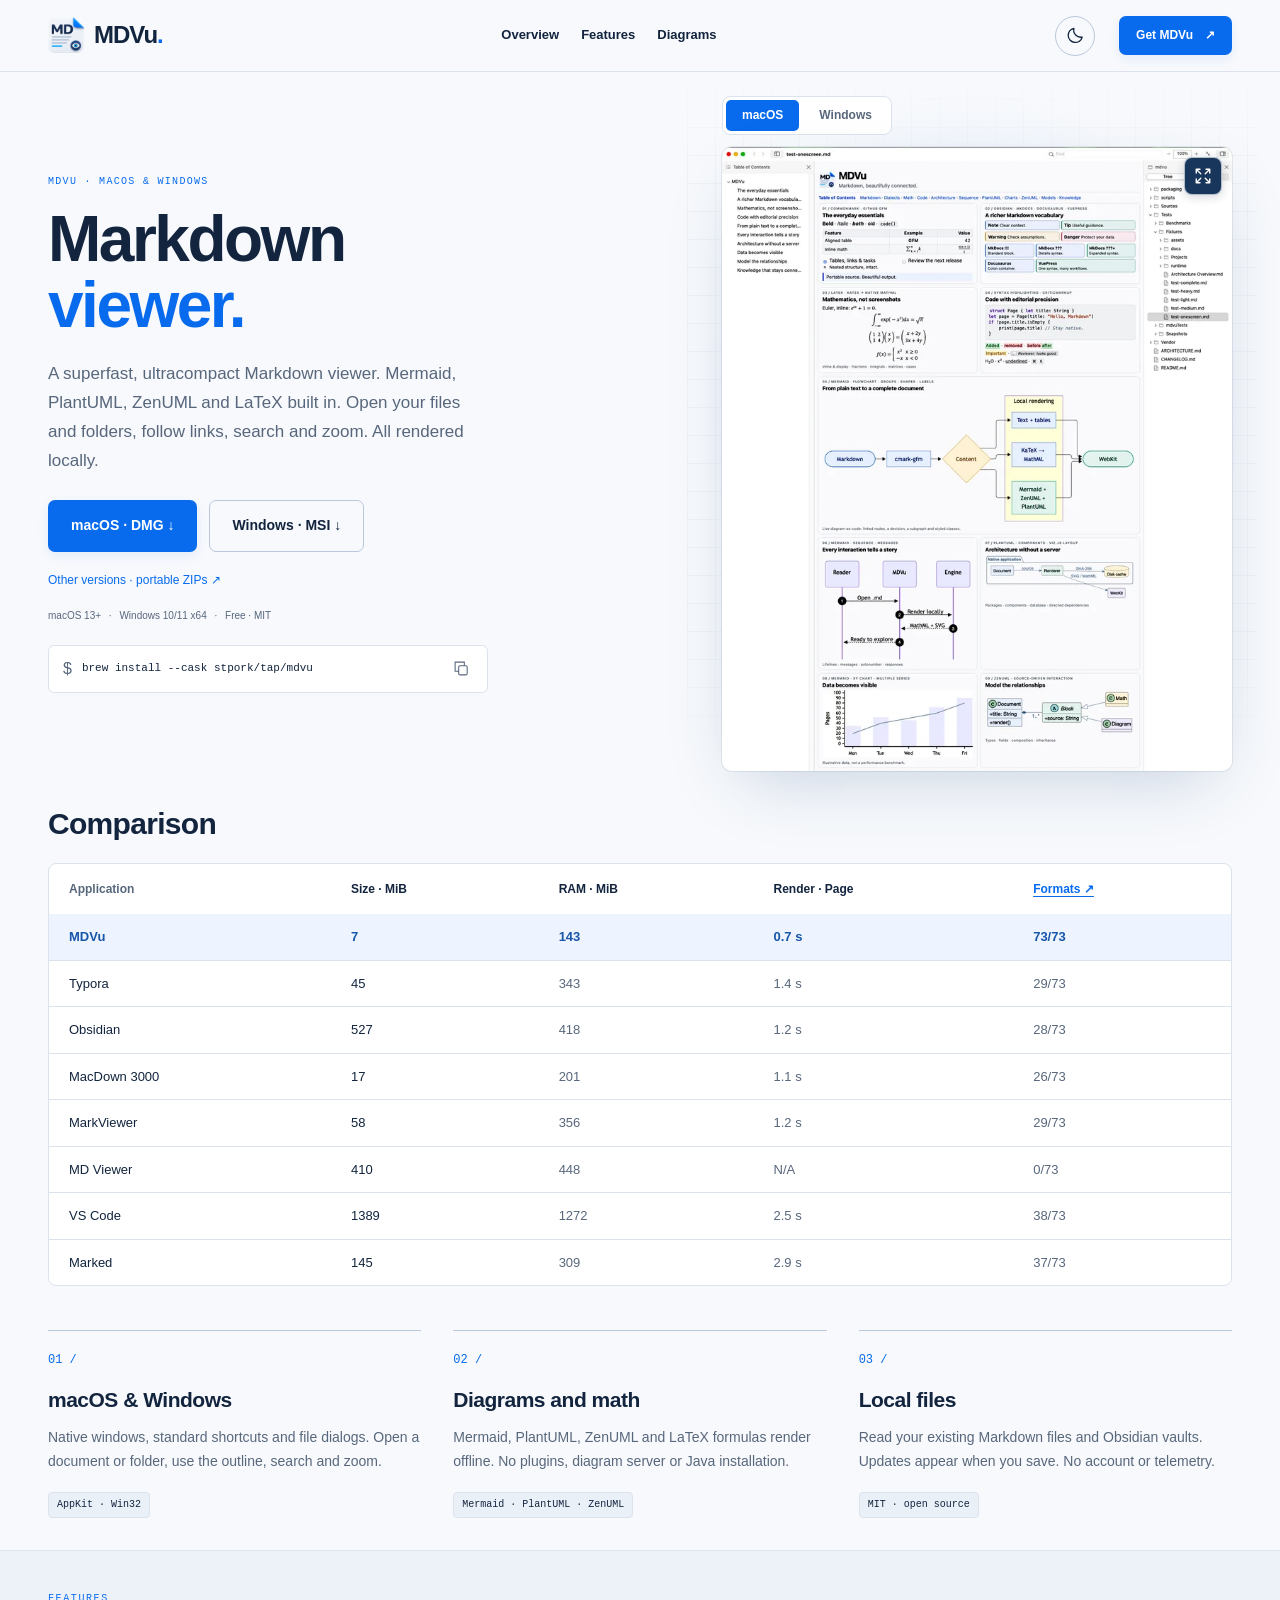
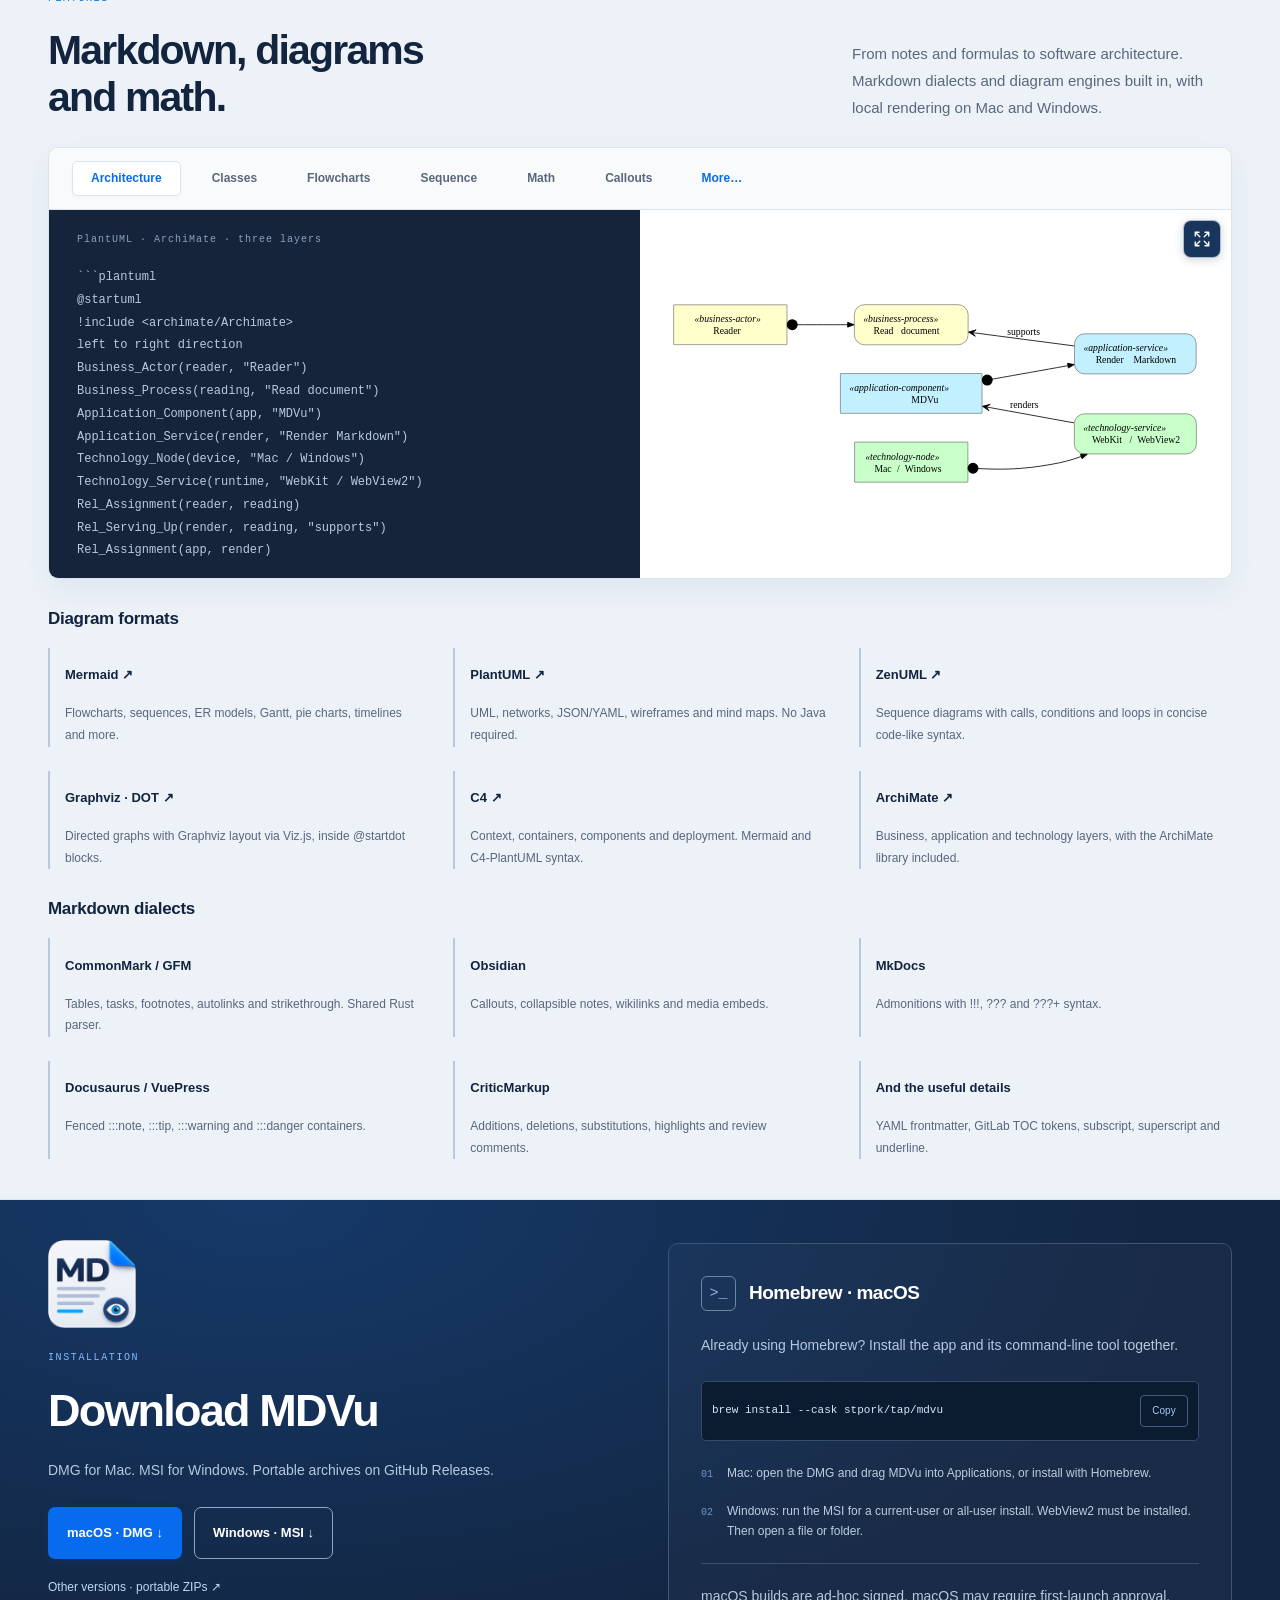
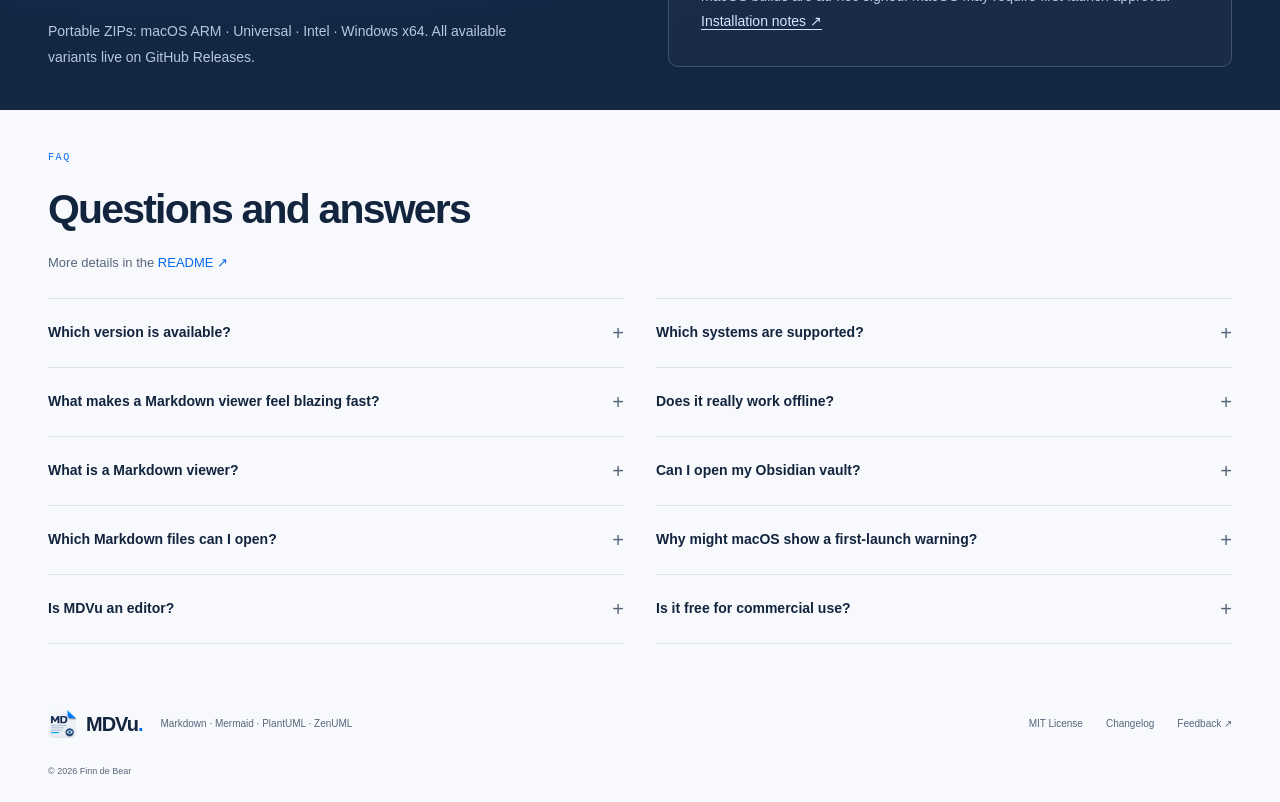
==== mdvu/index.html @ 48431b18 "Apply maintainer-reported MacDown memory and rendering measurements" ====
<!doctype html>
<html lang="en">
<head>
<meta name="google-site-verification" content="8hoHZ7azFNVSv9x07AUhAS5xpXH3vrk-LlH07z-cgBc">
<meta charset="utf-8"><meta name="viewport" content="width=device-width, initial-scale=1">
<title>MDVu — Ultrafast Markdown Viewer for Mac & Windows</title><meta name="description" content="A supercompact MD file viewer for Mac and Windows. Read Markdown, diagrams and LaTeX offline. Native, free and open source, with Mermaid and PlantUML built in.">
<meta name="robots" content="index, follow, max-image-preview:large">
<meta name="theme-color" content="#f7f9fc"><meta name="color-scheme" content="light dark">
<link rel="canonical" href="https://stpork.github.io/mdvu/">
<meta property="og:type" content="website"><meta property="og:site_name" content="MDVu"><meta property="og:title" content="MDVu — Ultrafast Markdown Viewer for Mac & Windows"><meta property="og:description" content="A supercompact MD file viewer for Mac and Windows. Read Markdown, diagrams and LaTeX offline. Native, free and open source, with Mermaid and PlantUML built in."><meta property="og:url" content="https://stpork.github.io/mdvu/"><meta property="og:image" content="https://stpork.github.io/mdvu/assets/social.jpg"><meta property="og:image:width" content="1120"><meta property="og:image:height" content="630"><meta property="og:image:alt" content="MDVu — native Markdown viewer for Mac and Windows"><meta property="og:locale" content="en_US"><meta name="twitter:card" content="summary_large_image"><meta name="twitter:title" content="MDVu — Ultrafast Markdown Viewer for Mac & Windows"><meta name="twitter:description" content="A supercompact MD file viewer for Mac and Windows. Read Markdown, diagrams and LaTeX offline. Native, free and open source, with Mermaid and PlantUML built in."><meta name="twitter:image" content="https://stpork.github.io/mdvu/assets/social.jpg"><meta name="twitter:image:alt" content="MDVu — native Markdown and MD file viewer">
<link rel="icon" type="image/png" sizes="96x96" href="/mdvu/assets/favicon-96.png"><link rel="apple-touch-icon" href="/mdvu/assets/apple-touch-icon.png"><script src="/mdvu/assets/theme.js?v=55d25b530188"></script><link rel="stylesheet" href="/mdvu/assets/site.css?v=858028baf6bd"><script src="/mdvu/assets/site.js?v=849b1008035b" defer></script>
<script type="application/ld+json">{"@context":"https://schema.org","@graph":[{"@type":"SoftwareApplication","@id":"https://stpork.github.io/mdvu/#app","name":"MDVu","url":"https://stpork.github.io/mdvu/","applicationCategory":"UtilitiesApplication","operatingSystem":["macOS 13+","Windows 10/11 x64"],"softwareVersion":"0.5.0","description":"A supercompact MD file viewer for Mac and Windows. Read Markdown, diagrams and LaTeX offline. Native, free and open source, with Mermaid and PlantUML built in.","image":"https://stpork.github.io/mdvu/assets/mdvu-mac.jpg","screenshot":["https://stpork.github.io/mdvu/assets/mdvu-mac.jpg","https://stpork.github.io/mdvu/assets/mdvu-win.jpg"],"downloadUrl":"https://github.com/stpork/mdvu/releases/download/v0.5.0/mdvu-0.5.0-macos.dmg","license":"https://opensource.org/license/mit","offers":{"@type":"Offer","price":"0","priceCurrency":"USD"},"author":{"@type":"Person","name":"Finn de Bear","url":"https://github.com/stpork"}},{"@type":"WebSite","@id":"https://stpork.github.io/mdvu/#website","name":"MDVu","url":"https://stpork.github.io/mdvu/","inLanguage":"en"},{"@type":"WebPage","@id":"https://stpork.github.io/mdvu/#webpage","url":"https://stpork.github.io/mdvu/","name":"MDVu — Ultrafast Markdown Viewer for Mac & Windows","description":"A supercompact MD file viewer for Mac and Windows. Read Markdown, diagrams and LaTeX offline. Native, free and open source, with Mermaid and PlantUML built in.","inLanguage":"en","isPartOf":{"@id":"https://stpork.github.io/mdvu/#website"},"about":{"@id":"https://stpork.github.io/mdvu/#app"}}]}</script>
</head>
<body>
<a class="skip" href="#main">Skip to content</a>
<header class="header"><div class="container nav-wrap"><a class="brand" href="/mdvu/" aria-label="MDVu — home"><img src="/mdvu/assets/icon.webp" width="36" height="36" alt=""><span>MDVu<span class="brand-dot">.</span></span></a><nav aria-label="Main navigation"><a href="/mdvu/#why">Overview</a><a href="/mdvu/#features">Features</a><a href="/mdvu/diagrams/">Diagrams</a></nav><div class="nav-actions"><button class="theme-toggle" type="button" data-theme-toggle aria-label="Switch theme" title="Switch theme"><svg class="sun-icon" width="19" height="19" viewBox="0 0 24 24" aria-hidden="true"><circle cx="12" cy="12" r="4"/><path d="M12 2v2m0 16v2M2 12h2m16 0h2M5 5l1.5 1.5m11 11L19 19M5 19l1.5-1.5m11-11L19 5"/></svg><svg class="moon-icon" width="19" height="19" viewBox="0 0 24 24" aria-hidden="true"><path d="M20.5 14A9 9 0 0 1 10 3a9 9 0 1 0 10.5 11Z"/></svg></button><a class="button button-small" href="/mdvu/#download">Get MDVu <span aria-hidden="true">↗</span></a></div></div></header>
<main id="main">
<section class="hero container" aria-labelledby="hero-title"><div class="hero-copy">
<h1 id="hero-title"><span class="hero-category">MDVu · macOS &amp; Windows</span>Markdown<br><span>viewer.</span></h1>
<p class="hero-description">A superfast, ultracompact Markdown viewer. Mermaid, PlantUML, ZenUML and LaTeX built in. Open your files and folders, follow links, search and zoom. All rendered locally.</p>
<div class="hero-buttons"><a class="button" data-download-platform="mac" href="https://github.com/stpork/mdvu/releases/download/v0.5.0/mdvu-0.5.0-macos.dmg" download>macOS · DMG ↓</a><a class="button button-outline" data-download-platform="win" href="https://github.com/stpork/mdvu/releases/download/v0.5.0/mdvu-0.5.0-windows-x86_64.msi" download>Windows · MSI ↓</a></div><div class="download-links"><a href="https://github.com/stpork/mdvu/releases">Other versions · portable ZIPs ↗</a></div>
<p class="hero-meta">macOS 13+ <span>·</span> Windows 10/11 x64 <span>·</span> Free · MIT</p>
<div class="hero-terminal"><span aria-hidden="true">$</span><code>brew install --cask stpork/tap/mdvu</code><button class="copy" type="button" data-copy="brew install --cask stpork/tap/mdvu" aria-label="Copy Homebrew command"><svg width="17" height="17" viewBox="0 0 24 24" fill="none" stroke="currentColor" stroke-width="1.5" aria-hidden="true"><rect x="8" y="8" width="12" height="13" rx="2"/><path d="M16 8V3H3v13h5"/></svg></button></div>
</div><figure class="hero-visual"><div class="platform-tabs" role="tablist" aria-label="Platform"><button type="button" role="tab" id="tab-mac" aria-controls="screenshot-mac" aria-selected="true" tabindex="0" data-platform="mac">macOS</button><button type="button" role="tab" id="tab-win" aria-controls="screenshot-win" aria-selected="false" tabindex="-1" data-platform="win">Windows</button></div><div id="screenshot-mac" role="tabpanel" aria-labelledby="tab-mac"><a class="screenshot-link" href="/mdvu/assets/mdvu-mac.jpg?v=397eaa460bbd" data-preview aria-haspopup="dialog" aria-label="Enlarge the macOS screenshot"><picture><source type="image/webp" srcset="/mdvu/assets/mdvu-mac-720.webp?v=b406fdf19aa5 720w, /mdvu/assets/mdvu-mac.webp?v=1689f99b1c11 1440w" sizes="(max-width: 760px) 92vw, 55vw"><img class="app-screenshot" src="/mdvu/assets/mdvu-mac.jpg?v=397eaa460bbd" width="1440" height="1760" loading="lazy" alt="MDVu on macOS showing Markdown, math, callouts and diagrams, with a table of contents and file navigator"></picture><span class="preview-zoom" aria-hidden="true"><svg width="18" height="18" viewBox="0 0 24 24" fill="none" stroke="currentColor" stroke-width="1.8" stroke-linecap="round" stroke-linejoin="round" aria-hidden="true"><path d="M8 3H3v5m13-5h5v5M3 16v5h5m13-5v5h-5M3 3l6 6m12-6-6 6M3 21l6-6m12 6-6-6"/></svg></span></a></div><div id="screenshot-win" role="tabpanel" aria-labelledby="tab-win" hidden><a class="screenshot-link" href="/mdvu/assets/mdvu-win.jpg?v=f02269028800" data-preview aria-haspopup="dialog" aria-label="Enlarge the Windows screenshot"><picture><source type="image/webp" srcset="/mdvu/assets/mdvu-win-720.webp?v=2fc815fbd4f8 720w, /mdvu/assets/mdvu-win.webp?v=8da7387aae9d 1440w" sizes="(max-width: 760px) 92vw, 55vw"><img class="app-screenshot" src="/mdvu/assets/mdvu-win.jpg?v=f02269028800" width="1440" height="1760" loading="lazy" alt="MDVu on Windows showing Markdown, math, callouts and diagrams, with a table of contents and file navigator"></picture><span class="preview-zoom" aria-hidden="true"><svg width="18" height="18" viewBox="0 0 24 24" fill="none" stroke="currentColor" stroke-width="1.8" stroke-linecap="round" stroke-linejoin="round" aria-hidden="true"><path d="M8 3H3v5m13-5h5v5M3 16v5h5m13-5v5h-5M3 3l6 6m12-6-6 6M3 21l6-6m12 6-6-6"/></svg></span></a></div></figure></section>
<div class="container comparison-section"><section class="landing-comparison" id="comparison" aria-labelledby="comparison-title"><h2 id="comparison-title">Comparison</h2><div class="table-scroll" tabindex="0" role="region" aria-label="Application comparison"><table class="landing-table"><thead><tr><th scope="col"><strong>Application</strong></th><th scope="col"><strong><span title="Installed Universal app; excludes system browser runtime and user profiles">Size · MiB</span></strong></th><th scope="col"><strong><span title="Application memory in MiB; recorded sources in comparison data">RAM · MiB</span></strong></th><th scope="col"><strong><span title="Warm process start to the first visible two-node Mermaid diagram; cached SVG allowed">Render · Page</span></strong></th><th scope="col"><strong><a href="/mdvu/diagrams/">Formats ↗</a></strong></th></tr></thead><tbody><tr><th scope="row">MDVu</th><td>7</td><td>143</td><td>0.7 s</td><td>73/73</td></tr><tr><th scope="row">Typora</th><td>45</td><td>343</td><td>1.4 s</td><td>29/73</td></tr><tr><th scope="row">Obsidian</th><td>527</td><td>418</td><td>1.2 s</td><td>28/73</td></tr><tr><th scope="row">MacDown 3000</th><td>17</td><td>201</td><td>1.1 s</td><td>26/73</td></tr><tr><th scope="row">MarkViewer</th><td>58</td><td>356</td><td>1.2 s</td><td>29/73</td></tr><tr><th scope="row">MD Viewer</th><td>410</td><td>448</td><td>N/A</td><td>0/73</td></tr><tr><th scope="row">VS Code</th><td>1389</td><td>1272</td><td>2.5 s</td><td>38/73</td></tr><tr><th scope="row">Marked</th><td>145</td><td>309</td><td>2.9 s</td><td>37/73</td></tr></tbody></table></div></section></div>
<section class="section container overview" id="why" aria-label="Overview"><div class="principles"><article class="principle"><span class="index">01 /</span><h3>macOS & Windows</h3><p>Native windows, standard shortcuts and file dialogs. Open a document or folder, use the outline, search and zoom.</p><span class="principle-tag">AppKit · Win32</span></article><article class="principle"><span class="index">02 /</span><h3>Diagrams and math</h3><p>Mermaid, PlantUML, ZenUML and LaTeX formulas render offline. No plugins, diagram server or Java installation.</p><span class="principle-tag">Mermaid · PlantUML · ZenUML</span></article><article class="principle"><span class="index">03 /</span><h3>Local files</h3><p>Read your existing Markdown files and Obsidian vaults. Updates appear when you save. No account or telemetry.</p><span class="principle-tag">MIT · open source</span></article></div></section>

<section class="feature-section section" id="features"><div class="container"><div class="split-heading"><div><p class="eyebrow">FEATURES</p><h2>Markdown, diagrams<br>and math.</h2></div><p>From notes and formulas to software architecture. Markdown dialects and diagram engines built in, with local rendering on Mac and Windows.</p></div>
<div class="demo"><div class="demo-tabs"><div class="demo-tablist" role="tablist" aria-label="Rendering examples"><button type="button" role="tab" id="tab-architecture" aria-controls="panel-architecture" aria-selected="true">Architecture</button><button type="button" role="tab" id="tab-classes" aria-controls="panel-classes" aria-selected="false" tabindex="-1">Classes</button><button type="button" role="tab" id="tab-flowcharts" aria-controls="panel-flowcharts" aria-selected="false" tabindex="-1">Flowcharts</button><button type="button" role="tab" id="tab-sequence" aria-controls="panel-sequence" aria-selected="false" tabindex="-1">Sequence</button><button type="button" role="tab" id="tab-math" aria-controls="panel-math" aria-selected="false" tabindex="-1">Math</button><button type="button" role="tab" id="tab-callouts" aria-controls="panel-callouts" aria-selected="false" tabindex="-1">Callouts</button></div><a class="demo-more" href="/mdvu/diagrams/">More…</a></div>
<div class="demo-panel diagram-demo" id="panel-architecture" role="tabpanel" aria-labelledby="tab-architecture" tabindex="0"><div class="source-pane"><span class="pane-label">PlantUML · ArchiMate · three layers</span><pre tabindex="0"><code>```plantuml
@startuml
!include &lt;archimate/Archimate&gt;
left to right direction
Business_Actor(reader, &quot;Reader&quot;)
Business_Process(reading, &quot;Read document&quot;)
Application_Component(app, &quot;MDVu&quot;)
Application_Service(render, &quot;Render Markdown&quot;)
Technology_Node(device, &quot;Mac / Windows&quot;)
Technology_Service(runtime, &quot;WebKit / WebView2&quot;)
Rel_Assignment(reader, reading)
Rel_Serving_Up(render, reading, &quot;supports&quot;)
Rel_Assignment(app, render)
Rel_Serving_Up(runtime, app, &quot;renders&quot;)
Rel_Assignment(device, runtime)
@enduml
```</code></pre></div><div class="render-pane"><a class="diagram-preview" href="/mdvu/assets/diagrams/D110.svg" data-preview aria-haspopup="dialog" aria-label="Enlarge: ArchiMate · three layers"><img src="/mdvu/assets/diagrams/D110.svg" width="661" height="235" loading="lazy" alt="ArchiMate · three layers"><span class="preview-zoom" aria-hidden="true"><svg width="18" height="18" viewBox="0 0 24 24" fill="none" stroke="currentColor" stroke-width="1.8" stroke-linecap="round" stroke-linejoin="round" aria-hidden="true"><path d="M8 3H3v5m13-5h5v5M3 16v5h5m13-5v5h-5M3 3l6 6m12-6-6 6M3 21l6-6m12 6-6-6"/></svg></span></a></div></div>
<div class="demo-panel diagram-demo" id="panel-classes" role="tabpanel" aria-labelledby="tab-classes" tabindex="0"><div class="source-pane"><span class="pane-label">PlantUML · Class diagram</span><pre tabindex="0"><code>```plantuml
@startuml
interface Renderer&lt;T&gt; {
  +render(source: T): String
}
abstract class Block {
  +language: String
}
class MermaidBlock
class PlantUMLBlock
class Document {
  +id: String
  +title: String
}
Renderer &lt;|.. MermaidBlock
Renderer &lt;|.. PlantUMLBlock
Block &lt;|-- MermaidBlock
Block &lt;|-- PlantUMLBlock
Document &quot;1&quot; *-- &quot;1..*&quot; Block
@enduml
```</code></pre></div><div class="render-pane"><a class="diagram-preview" href="/mdvu/assets/diagrams/D040.svg" data-preview aria-haspopup="dialog" aria-label="Enlarge: Class diagram"><img src="/mdvu/assets/diagrams/D040.svg" width="358" height="329" loading="lazy" alt="Class diagram"><span class="preview-zoom" aria-hidden="true"><svg width="18" height="18" viewBox="0 0 24 24" fill="none" stroke="currentColor" stroke-width="1.8" stroke-linecap="round" stroke-linejoin="round" aria-hidden="true"><path d="M8 3H3v5m13-5h5v5M3 16v5h5m13-5v5h-5M3 3l6 6m12-6-6 6M3 21l6-6m12 6-6-6"/></svg></span></a></div></div>
<div class="demo-panel diagram-demo" id="panel-flowcharts" role="tabpanel" aria-labelledby="tab-flowcharts" tabindex="0"><div class="source-pane"><span class="pane-label">Mermaid · Flowchart</span><pre tabindex="0"><code>```mermaid
flowchart LR
    Author[&quot;Author / Reviewer&quot;] --&gt; Repo[&quot;Content Repository&quot;]
    Repo --&gt; CI[&quot;Validation &amp; Build&quot;]
    CI --&gt; Publish[&quot;Publication Service&quot;]
    Publish --&gt; Search[(&quot;Search Index&quot;)]
    Publish --&gt; CDN[&quot;Artifact / CDN&quot;]
    Reader[&quot;Reader&quot;] --&gt; Web[&quot;Web / Desktop Viewer&quot;]
    Web --&gt; Search
    Web --&gt; CDN
    Admin[&quot;Platform Operator&quot;] --&gt; Observe[&quot;Observability&quot;]
    CI --&gt; Observe
    Publish --&gt; Observe
    Web --&gt; Observe
```</code></pre></div><div class="render-pane"><a class="diagram-preview" href="/mdvu/assets/diagrams/D001.svg" data-preview aria-haspopup="dialog" aria-label="Enlarge: Flowchart"><img src="/mdvu/assets/diagrams/D001.svg" width="1016" height="337" loading="lazy" alt="Flowchart"><span class="preview-zoom" aria-hidden="true"><svg width="18" height="18" viewBox="0 0 24 24" fill="none" stroke="currentColor" stroke-width="1.8" stroke-linecap="round" stroke-linejoin="round" aria-hidden="true"><path d="M8 3H3v5m13-5h5v5M3 16v5h5m13-5v5h-5M3 3l6 6m12-6-6 6M3 21l6-6m12 6-6-6"/></svg></span></a></div></div>
<div class="demo-panel diagram-demo" id="panel-sequence" role="tabpanel" aria-labelledby="tab-sequence" tabindex="0"><div class="source-pane"><span class="pane-label">Mermaid · Sequence diagram</span><pre tabindex="0"><code>```mermaid
sequenceDiagram
    autonumber
    actor Reader
    participant Viewer
    participant API
    participant Search
    participant Store
    Reader-&gt;&gt;Viewer: Search &quot;identity federation&quot;
    Viewer-&gt;&gt;API: GET /search?q=identity+federation
    API-&gt;&gt;Search: Query index
    Search--&gt;&gt;API: Ranked results
    API--&gt;&gt;Viewer: Result metadata
    Reader-&gt;&gt;Viewer: Open result
    Viewer-&gt;&gt;API: GET document release
    API-&gt;&gt;Store: Read immutable artifact
    Store--&gt;&gt;API: Markdown + manifest
    API--&gt;&gt;Viewer: UTF-8 document
    Viewer--&gt;&gt;Reader: Render text and diagrams
```</code></pre></div><div class="render-pane"><a class="diagram-preview" href="/mdvu/assets/diagrams/D010.svg" data-preview aria-haspopup="dialog" aria-label="Enlarge: Sequence diagram"><img src="/mdvu/assets/diagrams/D010.svg" width="1231" height="725" loading="lazy" alt="Sequence diagram"><span class="preview-zoom" aria-hidden="true"><svg width="18" height="18" viewBox="0 0 24 24" fill="none" stroke="currentColor" stroke-width="1.8" stroke-linecap="round" stroke-linejoin="round" aria-hidden="true"><path d="M8 3H3v5m13-5h5v5M3 16v5h5m13-5v5h-5M3 3l6 6m12-6-6 6M3 21l6-6m12 6-6-6"/></svg></span></a></div></div>
<div class="demo-panel" id="panel-math" role="tabpanel" aria-labelledby="tab-math" tabindex="0"><div class="source-pane"><span class="pane-label">research.md</span><pre><code><span class="code-muted">## A little mathematical beauty</span>

Euler’s identity: <span class="code-blue">$e^&#123;i\pi&#125; + 1 = 0$</span>

<span class="code-blue">$$</span>
\int_&#123;-\infty&#125;^&#123;\infty&#125; e^&#123;-x^2&#125; dx
  = \sqrt&#123;\pi&#125;
<span class="code-blue">$$</span></code></pre><span class="source-note">LaTeX → KaTeX → MathML</span></div><div class="render-pane content-preview" data-preview-content="preview-math"><button class="preview-zoom" type="button" aria-haspopup="dialog" aria-label="Enlarge Math"><svg width="18" height="18" viewBox="0 0 24 24" fill="none" stroke="currentColor" stroke-width="1.8" stroke-linecap="round" stroke-linejoin="round" aria-hidden="true"><path d="M8 3H3v5m13-5h5v5M3 16v5h5m13-5v5h-5M3 3l6 6m12-6-6 6M3 21l6-6m12 6-6-6"/></svg></button><span class="pane-label">MATHEMATICS, NOT SCREENSHOTS</span><div class="math-demo" id="preview-math"><math display="block"><msup><mi>e</mi><mrow><mi>i</mi><mi>π</mi></mrow></msup><mo>+</mo><mn>1</mn><mo>=</mo><mn>0</mn></math><math display="block"><msubsup><mo>∫</mo><mrow><mo>−</mo><mi>∞</mi></mrow><mi>∞</mi></msubsup><msup><mi>e</mi><mrow><mo>−</mo><msup><mi>x</mi><mn>2</mn></msup></mrow></msup><mi>d</mi><mi>x</mi><mo>=</mo><msqrt><mi>π</mi></msqrt></math></div><p>Inline equations and display math, rendered with native browser MathML. No formula-font downloads.</p></div></div>
<div class="demo-panel" id="panel-callouts" role="tabpanel" aria-labelledby="tab-callouts" tabindex="0"><div class="source-pane"><span class="pane-label">notes.md</span><pre><code><span class="code-blue">&gt; [!NOTE] Stay in context</span>
&gt; Your best ideas deserve a little space.

<span class="code-blue">&gt; [!TIP] Keep exploring</span>
&gt; Follow [[Architecture|the bigger picture]].</code></pre><span class="source-note">Obsidian · MkDocs · Docusaurus · VuePress</span></div><div class="render-pane content-preview" data-preview-content="preview-callouts"><button class="preview-zoom" type="button" aria-haspopup="dialog" aria-label="Enlarge Callouts"><svg width="18" height="18" viewBox="0 0 24 24" fill="none" stroke="currentColor" stroke-width="1.8" stroke-linecap="round" stroke-linejoin="round" aria-hidden="true"><path d="M8 3H3v5m13-5h5v5M3 16v5h5m13-5v5h-5M3 3l6 6m12-6-6 6M3 21l6-6m12 6-6-6"/></svg></button><span class="pane-label">GIVE THE IMPORTANT BITS A VOICE</span><div class="callouts-demo" id="preview-callouts"><div class="callout note"><strong>ⓘ Stay in context</strong><p>Your best ideas deserve a little space.</p></div><div class="callout tip"><strong>◇ Keep exploring</strong><p>Follow <span class="inline-link">the bigger picture</span>.</p></div></div><p>Familiar syntax, readable structure. Your notes keep their meaning when you open them here.</p></div></div>
</div>
<div class="feature-group"><h3>Diagram formats</h3><div class="dialects"><div><h4><a href="/mdvu/diagrams/#D001">Mermaid ↗</a></h4><p>Flowcharts, sequences, ER models, Gantt, pie charts, timelines and more.</p></div><div><h4><a href="/mdvu/diagrams/#D038">PlantUML ↗</a></h4><p>UML, networks, JSON/YAML, wireframes and mind maps. No Java required.</p></div><div><h4><a href="/mdvu/diagrams/#D014">ZenUML ↗</a></h4><p>Sequence diagrams with calls, conditions and loops in concise code-like syntax.</p></div><div><h4><a href="/mdvu/diagrams/#D090">Graphviz · DOT ↗</a></h4><p>Directed graphs with Graphviz layout via Viz.js, inside @startdot blocks.</p></div><div><h4><a href="/mdvu/diagrams/#D100">C4 ↗</a></h4><p>Context, containers, components and deployment. Mermaid and C4-PlantUML syntax.</p></div><div><h4><a href="/mdvu/diagrams/#D110">ArchiMate ↗</a></h4><p>Business, application and technology layers, with the ArchiMate library included.</p></div></div></div>
<div class="feature-group"><h3>Markdown dialects</h3><div class="dialects"><div><h4>CommonMark / GFM</h4><p>Tables, tasks, footnotes, autolinks and strikethrough. Shared Rust parser.</p></div><div><h4>Obsidian</h4><p>Callouts, collapsible notes, wikilinks and media embeds.</p></div><div><h4>MkDocs</h4><p>Admonitions with !!!, ??? and ???+ syntax.</p></div><div><h4>Docusaurus / VuePress</h4><p>Fenced :::note, :::tip, :::warning and :::danger containers.</p></div><div><h4>CriticMarkup</h4><p>Additions, deletions, substitutions, highlights and review comments.</p></div><div><h4>And the useful details</h4><p>YAML frontmatter, GitLab TOC tokens, subscript, superscript and underline.</p></div></div></div></div></section>

<section class="download-section" id="download"><div class="container download-layout"><div><img src="/mdvu/assets/icon.webp" width="88" height="88" loading="lazy" alt="MDVu"><p class="eyebrow">INSTALLATION</p><h2>Download MDVu</h2><p>DMG for Mac. MSI for Windows. Portable archives on GitHub Releases.</p><div class="hero-buttons"><a class="button" data-download-platform="mac" href="https://github.com/stpork/mdvu/releases/download/v0.5.0/mdvu-0.5.0-macos.dmg" download>macOS · DMG ↓</a><a class="button button-outline" data-download-platform="win" href="https://github.com/stpork/mdvu/releases/download/v0.5.0/mdvu-0.5.0-windows-x86_64.msi" download>Windows · MSI ↓</a></div><div class="download-links"><a href="https://github.com/stpork/mdvu/releases">Other versions · portable ZIPs ↗</a></div><p class="portable-note">Portable ZIPs: macOS ARM · Universal · Intel · Windows x64. All available variants live on GitHub Releases.</p></div><div class="install-card"><div class="install-heading"><span class="terminal-icon" aria-hidden="true">&gt;_</span><h3>Homebrew · macOS</h3></div><p>Already using Homebrew? Install the app and its command-line tool together.</p><div class="install-command"><code>brew install --cask stpork/tap/mdvu</code><button class="copy" type="button" data-copy="brew install --cask stpork/tap/mdvu" aria-label="Copy Homebrew command">Copy</button></div><div class="install-step"><span>01</span><p>Mac: open the DMG and drag MDVu into Applications, or install with Homebrew.</p></div><div class="install-step"><span>02</span><p>Windows: run the MSI for a current-user or all-user install. WebView2 must be installed. Then open a file or folder.</p></div><p class="install-note">macOS builds are ad-hoc signed. macOS may require first-launch approval. <a href="https://github.com/stpork/mdvu#2-pre-built-release-downloads-github-releases">Installation notes ↗</a></p></div></div></section>
<section class="section container faq-section"><div><p class="eyebrow">FAQ</p><h2>Questions and answers</h2><p>More details in the <a href="https://github.com/stpork/mdvu#readme">README ↗</a></p></div><div class="faq"><div class="faq-column"><details><summary>Which version is available?<span aria-hidden="true">+</span></summary><p>The current release is 0.5.0. Install it with the macOS DMG or Windows MSI, or choose portable ZIPs on GitHub Releases.</p></details><details><summary>What makes a Markdown viewer feel blazing fast?<span aria-hidden="true">+</span></summary><p>A shared Rust parser, native windows and diagram engines loaded only when needed. Cached SVGs speed up repeated document opening. The comparison table reports observed size, memory and first-render times on the same Mac.</p></details><details><summary>What is a Markdown viewer?<span aria-hidden="true">+</span></summary><p>A Markdown viewer, also called an MD viewer, displays plain .md files as formatted documents, with readable headings, tables, code and links. MDVu provides a native Markdown preview on Mac and Windows, including offline math and diagram rendering.</p></details><details><summary>Which Markdown files can I open?<span aria-hidden="true">+</span></summary><p>MDVu is an MD file viewer for .md, .markdown, .mdown and .mkd documents. Open a README, project documentation or a folder of notes directly from Finder, Explorer or the command line. The original Markdown files stay where they are.</p></details><details><summary>Is MDVu an editor?<span aria-hidden="true">+</span></summary><p>MDVu is a dedicated viewer. Write in your favorite editor and keep MDVu beside it: the file watcher refreshes the document when you save. It is made for reading, reviewing and navigating Markdown.</p></details></div><div class="faq-column"><details><summary>Which systems are supported?<span aria-hidden="true">+</span></summary><p>macOS 13+ on Apple Silicon and Intel; Windows 10/11 x64 with the Microsoft WebView2 runtime. Use DMG for Mac or MSI for Windows. Portable ZIPs cover Mac ARM, Universal, Intel and Windows x64. Windows distribution starts with 0.5.0.</p></details><details><summary>Does it really work offline?<span aria-hidden="true">+</span></summary><p>Markdown, math and the bundled diagram engines render locally without a server, account or Java installation. Remote images or other external resources referenced by a document can still use the network. MDVu itself has no telemetry.</p></details><details><summary>Can I open my Obsidian vault?<span aria-hidden="true">+</span></summary><p>Yes. Open a folder or a Markdown file inside your vault. MDVu recognizes .obsidian and .git roots and supports callouts, wikilinks and media embeds. It does not run Obsidian plugins or replicate every vault feature.</p></details><details><summary>Why might macOS show a first-launch warning?<span aria-hidden="true">+</span></summary><p>Current macOS builds use ad-hoc signing, without Apple notarization. Gatekeeper may ask for an explicit first-launch approval. Download only from the project’s official releases, check the published SHA-256 checksum and follow the installation notes linked below.</p></details><details><summary>Is it free for commercial use?<span aria-hidden="true">+</span></summary><p>Yes. MDVu is released under the MIT license, with no subscription or paid feature tier. Bundled third-party components retain their own licenses, listed in the repository.</p></details></div></div></section>
</main>
<footer class="container footer"><a class="brand" href="/mdvu/"><img src="/mdvu/assets/icon.webp" width="28" height="28" loading="lazy" alt=""><span>MDVu<span class="brand-dot">.</span></span></a><p>Markdown · Mermaid · PlantUML · ZenUML</p><nav aria-label="Footer navigation"><a href="https://github.com/stpork/mdvu/blob/develop/LICENSE">MIT License</a><a href="https://github.com/stpork/mdvu/releases">Changelog</a><a href="https://github.com/stpork/mdvu/issues">Feedback ↗</a></nav><small><a href="mailto:finndebear@gmail.com">© 2026 Finn de Bear</a></small></footer>
<dialog class="image-dialog" aria-label="Image preview"><button type="button" class="close-dialog" aria-label="Close preview">✕</button><div class="preview-content" hidden></div><img width="1440" height="1760" alt="Full MDVu application screenshot"></dialog><div class="toast" role="status" aria-live="polite"></div>
</body></html>
---- mdvu/assets/site.css ----
:root{--ink:#12243e;--muted:#58677c;--blue:#086bed;--line:#dce3ed;--paper:#f7f9fc;--mono:ui-monospace,SFMono-Regular,Consolas,monospace;--sans:-apple-system,BlinkMacSystemFont,"Segoe UI",sans-serif}*{box-sizing:border-box}html{scroll-behavior:smooth;scroll-padding-top:85px}body{margin:0;color:var(--ink);background:var(--paper);font-family:var(--sans);-webkit-font-smoothing:antialiased;font-size:16px;line-height:1.6}a{color:inherit;text-decoration:none}button{font:inherit;cursor:pointer}button,a{-webkit-tap-highlight-color:transparent}button:focus-visible,a:focus-visible,summary:focus-visible,[tabindex]:focus-visible{outline:3px solid #0878ef;outline-offset:5px}a,button{touch-action:manipulation}img{max-width:100%;height:auto;display:block}p,h1,h2,h3,figure{margin:0}a.text-link:hover,.sources a:hover,.download-links a:hover,.footer a:hover,.faq a:hover{text-decoration:underline;text-underline-offset:5px}.container{width:min(1240px,calc(100% - 96px));margin-inline:auto}.header{height:72px;background:var(--header-bg);border-bottom:1px solid var(--line);position:sticky;top:0;z-index:20;backdrop-filter:blur(16px)}.nav-wrap{height:100%;display:flex;align-items:center;justify-content:space-between;gap:24px}.brand{display:inline-flex;align-items:center;gap:10px;font-size:24px;font-weight:760;letter-spacing:-1px;flex-shrink:0}.brand-dot{color:var(--blue)}.nav-wrap nav{display:flex;gap:32px;font-size:13px;font-weight:550}.nav-wrap nav a{white-space:nowrap}.nav-wrap nav a:hover{color:var(--blue)}.nav-actions{display:flex;gap:24px;align-items:center}.language{font-family:var(--mono);font-size:12px;padding:10px 0}.button{background:var(--button-bg);color:var(--button-text);display:inline-flex;align-items:center;justify-content:center;gap:12px;border:1px solid transparent;border-radius:7px;min-height:52px;padding:12px 22px;font-size:14px;font-weight:650;box-shadow:0 4px 12px #076bed16;transition:background .2s,transform .2s}.button:hover{background:var(--button-hover);transform:translateY(-2px)}.button-small{min-height:39px;padding:8px 16px;font-size:12px}.text-link{font-weight:600;font-size:14px}.hero{display:grid;grid-template-columns:.96fr 1.04fr;gap:44px;padding-top:28px;padding-bottom:28px;align-items:center}.release{display:inline-flex;gap:9px;align-items:center;font-family:var(--mono);font-size:10px;line-height:1.5;padding:7px 10px;border:1px solid var(--line);border-radius:5px;background:var(--release-bg);max-width:100%}.status-dot{height:6px;width:6px;background:#138f62;border-radius:50%;flex-shrink:0}.release-separator{opacity:.3}.eyebrow{font-family:var(--mono);font-size:10px;letter-spacing:1.6px;line-height:1.6;font-weight:500;color:var(--blue);margin-bottom:20px}.hero .eyebrow{margin-top:32px;margin-bottom:16px}h1{font-size:clamp(56px,5.6vw,82px);font-weight:730;letter-spacing:-4.8px;line-height:1.035}h1 span{color:var(--blue)}.hero-description{font-size:17px;line-height:1.8;color:var(--muted);max-width:445px;margin-top:22px}.hero-buttons{display:flex;gap:24px;align-items:center;margin-top:24px}.hero-meta{font-size:10px;color:var(--muted);margin-top:17px;line-height:1.8}.hero-meta span{padding:0 5px}.hero-terminal{margin-top:20px;display:flex;align-items:center;gap:10px;border:1px solid var(--line);background:var(--surface);border-radius:6px;max-width:440px;padding:7px 10px 7px 14px}.hero-terminal>span{color:var(--muted)}.hero-terminal code{font-family:var(--mono);font-size:11px;flex:1}.copy{border:0;background:transparent;color:var(--muted);min-height:32px;min-width:32px;display:flex;align-items:center;justify-content:center}.copy:hover{color:var(--blue)}.hero-visual{position:relative;padding:0 0 0 10px;min-width:0;width:100%;max-width:520px;justify-self:end}.hero-visual:before{content:"";position:absolute;inset:-25px -25px 20px;background:radial-gradient(ellipse at center,var(--hero-glow),transparent 68%),linear-gradient(var(--grid-line) 1px,transparent 1px),linear-gradient(90deg,var(--grid-line) 1px,transparent 1px);background-size:auto,28px 28px,28px 28px;z-index:-1;mask-image:linear-gradient(transparent,#000 15%,#000 85%,transparent)}.visual-label{display:flex;gap:8px;align-items:center;font-family:var(--mono);font-size:9px;letter-spacing:1px;margin:0 0 14px;color:var(--muted)}.tiny-dot{width:5px;height:5px;background:var(--blue);border-radius:50%}.screenshot-link{position:relative;display:block;border-radius:10px;overflow:hidden;box-shadow:0 24px 65px -22px #244c8540,0 0 0 1px #233a5817;transition:transform .3s}.screenshot-link:hover{transform:translateY(-4px)}.app-screenshot{width:100%}.enlarge{position:absolute;bottom:15px;right:15px;font-size:10px;background:#142b47ed;color:white;padding:7px 12px;border-radius:30px;box-shadow:0 2px 10px #0002}.enlarge>span{font-size:17px;margin-right:3px}.hero-visual figcaption{text-align:center;font-size:10px;color:var(--muted);margin-top:15px}.proof-strip{display:grid;grid-template-columns:repeat(4,1fr);border-block:1px solid var(--line);padding-block:22px}.proof-strip>div{padding-left:30px;border-left:1px solid var(--line)}.proof-strip>div:first-child{padding-left:0;border:0}.proof-strip strong{font-size:32px;letter-spacing:-1.5px;line-height:1.3;font-weight:600}.proof-strip strong span{font-size:14px;letter-spacing:-.3px;font-weight:500}.proof-strip p{font-size:11px;color:var(--muted);margin-top:6px}.section{padding-top:40px;padding-bottom:40px}h2{font-size:clamp(32px,3.2vw,45px);line-height:1.15;letter-spacing:-1.8px;font-weight:650}.section-heading{max-width:710px}.section-heading>p:last-child{color:var(--muted);font-size:16px;max-width:590px;margin-top:18px;line-height:1.8}.principles{display:grid;grid-template-columns:repeat(3,1fr);gap:32px;margin-top:28px}.principle{border-top:1px solid var(--border-strong);padding-top:20px;display:flex;flex-direction:column;align-items:start}.index{font-family:var(--mono);font-size:12px;color:var(--blue)}.principle h3{font-size:21px;line-height:1.35;letter-spacing:-.5px;margin:16px 0 10px;font-weight:620}.principle p{font-size:14px;line-height:1.75;color:var(--muted);flex:1}.principle-tag{margin-top:18px;padding:4px 8px;font-family:var(--mono);font-size:10px;background:var(--workflow-bg);border:1px solid var(--line);border-radius:4px}.feature-section{background:var(--section-bg);border-block:1px solid var(--line)}.split-heading{display:flex;justify-content:space-between;align-items:flex-end;gap:40px;margin-bottom:26px}.split-heading>div{flex:1}.split-heading>p{font-size:15px;line-height:1.8;max-width:380px;color:var(--muted)}.demo{background:var(--surface);border:1px solid var(--line);border-radius:10px;overflow:hidden;box-shadow:0 12px 30px #173b6810}.demo-tabs{display:flex;gap:12px;padding:13px 23px;border-bottom:1px solid var(--line);background:var(--surface-raised)}.demo-tabs button{border:1px solid transparent;background:transparent;border-radius:5px;color:var(--muted);padding:7px 18px;font-size:12px;font-weight:600}.demo-tabs button[aria-selected=true]{color:var(--blue);background:var(--surface);border-color:var(--line);box-shadow:0 2px 5px #12243e06}.demo-panel{display:grid;grid-template-columns:1fr 1fr;min-height:252px}.demo-panel+.demo-panel{border-top:1px solid var(--line)}.js .demo-panel[hidden]{display:none}.source-pane{background:#15243b;color:#b9c9df;padding:22px 28px;display:flex;flex-direction:column;min-width:0}.pane-label{font-family:var(--mono);font-size:10px;letter-spacing:1px;font-weight:500}.source-pane .pane-label{color:#8ba0be}.source-pane pre{font-family:var(--mono);font-size:12px;line-height:1.9;overflow:auto;margin:18px 0;flex:1}.code-muted{color:#8fa3c2}.code-blue{color:#86c2ff}.source-note{font-family:var(--mono);color:#8ba0be;font-size:9px}.render-pane{padding:22px 28px;display:flex;flex-direction:column;gap:16px;min-width:0}.render-pane .pane-label{color:var(--muted)}.render-pane>p{font-size:12px;line-height:1.7;color:var(--muted);margin-top:auto}.flow{display:flex;align-items:center;justify-content:center;gap:10px;flex:1;min-height:118px}.flow-node{font-size:10px;padding:11px 10px;border:1px solid var(--line);border-radius:4px;background:var(--flow-bg);text-align:center;white-space:nowrap}.flow-core{background:#076bed;color:white;border-color:#076bed}.flow-arrow{font-size:18px;color:#7592b8}.flow-outputs{display:flex;flex-direction:column;gap:14px}.flow-outputs .flow-node{background:var(--flow-output);border-color:var(--tip-border)}.math-demo{font-size:28px;padding:4px;display:grid;gap:16px;flex:1;align-content:center;color:var(--ink)}.callout{border-left:3px solid #3989ec;border-radius:3px;background:var(--callout-bg);padding:10px 15px}.callout strong{font-size:12px;color:var(--callout-text)}.callout p{font-size:12px;margin-top:3px}.callout.tip{background:var(--tip-bg);border-color:#409c7e}.callout.tip strong{color:var(--tip-text)}.inline-link{color:var(--blue);text-decoration:underline}.demo-caption{font-size:10px;color:var(--muted);margin-top:12px;text-align:right}.dialects{display:grid;grid-template-columns:repeat(3,1fr);gap:24px 32px;margin-top:24px}.dialects>div{padding-left:15px;border-left:2px solid var(--border-strong)}.dialects h4{font-size:13px;font-weight:650}.dialects p{font-size:12px;line-height:1.8;color:var(--muted);margin-top:5px}.performance{display:grid;grid-template-columns:1fr 1fr;gap:56px;align-items:center}.section-intro{margin-top:18px;font-size:15px;color:var(--muted);line-height:1.75}.check-list{padding:0;list-style:none;display:grid;gap:10px;margin:26px 0}.check-list li{font-size:13px;display:flex;gap:10px;align-items:baseline}.check-list li:before{content:'✓';color:var(--blue);font-size:13px}.benchmark{border:1px solid var(--line);background:linear-gradient(140deg,var(--surface),var(--tint));border-radius:10px;padding:26px}.benchmark-top{display:flex;justify-content:space-between;align-items:center;gap:8px}.benchmark-chip{font-size:10px;color:var(--muted);border:1px solid var(--line);border-radius:3px;padding:2px 5px;font-family:var(--mono)}.benchmark-hero{padding:22px 0 18px}.benchmark-hero strong{font-size:69px;color:var(--blue);font-weight:500;line-height:1;letter-spacing:-4px}.benchmark-hero strong span{font-size:23px;letter-spacing:-1px}.benchmark-hero p{font-size:12px;color:var(--muted);margin-top:10px}.benchmark-bars{display:grid;gap:11px}.benchmark-bars>div{display:grid;grid-template-columns:48px 1fr 85px;align-items:center;gap:12px;font-family:var(--mono);font-size:10px}.benchmark-bars b{text-align:right;font-weight:500}.benchmark-bars i{height:7px;width:var(--bar);min-width:5px;border-radius:2px;background:#3788f6}.benchmark-note{font-size:10px;line-height:1.8;color:var(--muted);border-top:1px solid var(--line);padding-top:16px;margin-top:18px}.workflow-section{background:var(--workflow-bg);border-block:1px solid var(--line);padding:52px 0}.workflow{display:grid;grid-template-columns:1fr 1fr;gap:48px;align-items:center}.workflow-art{min-width:0}.mini-window{overflow:hidden;background:var(--surface);border:1px solid var(--line);border-radius:9px;box-shadow:0 24px 45px -20px #193b6940;transform:rotate(-2deg)}.mini-title{background:var(--surface-raised);border-bottom:1px solid var(--line);padding:12px;font-size:10px;color:var(--muted);text-align:center;position:relative}.traffic{position:absolute;left:13px;top:16px;display:flex;gap:5px}.traffic i{height:6px;width:6px;background:#ff655a;border-radius:50%}.traffic i:nth-child(2){background:#f4bd4f}.traffic i:nth-child(3){background:#38bd56}.mini-body{display:grid;grid-template-columns:40% 60%;min-height:260px}.mini-tree{font-size:10px;background:var(--surface-raised);border-right:1px solid var(--line);padding:24px 8px;color:var(--muted);display:flex;flex-direction:column;gap:11px}.tree-root{font-weight:650;color:var(--ink)}.tree-selected{background:var(--tint);color:var(--tint-text);border-radius:4px;padding:5px 2px}.mini-document{padding:31px 21px}.mini-document .pane-label{font-size:8px;color:var(--blue)}.mini-document strong{display:block;font-size:25px;letter-spacing:-1px;line-height:1.2;margin:14px 0 22px}.fake-line{display:block;height:5px;background:var(--placeholder);border-radius:4px;margin:9px 0}.fake-line.short{width:70%}.mini-callout{margin-top:25px;padding:12px;background:var(--tint);border-left:2px solid #4593ef;color:var(--muted);font-size:9px}.shortcut{display:flex;gap:6px;align-items:center;justify-content:center;margin-top:24px}.shortcut kbd{font-family:var(--sans);border:1px solid var(--border-strong);border-bottom-width:3px;background:var(--surface);border-radius:6px;height:34px;min-width:34px;display:grid;place-items:center;font-size:15px;color:var(--muted)}.shortcut span{font-size:10px;color:var(--muted);margin-left:6px}.workflow-details{display:grid;grid-template-columns:1fr 1fr;gap:24px;margin-top:20px}.workflow-details h3{font-size:13px;margin-bottom:6px}.workflow-details p{font-size:12px;line-height:1.8;color:var(--muted)}.cli{font-family:var(--mono);font-size:10px;margin-top:20px;padding:12px 0;border-block:1px solid var(--line);overflow-wrap:anywhere}.cli span{color:var(--blue);margin-right:7px}.table-scroll{overflow:auto;border:1px solid var(--line);border-radius:8px;background:var(--surface)}table{width:100%;border-collapse:collapse;min-width:880px;text-align:left;font-size:12px}caption{position:absolute;width:1px;height:1px;padding:0;margin:-1px;overflow:hidden;clip:rect(0,0,0,0);white-space:nowrap;border:0}th,td{padding:16px 20px;border-bottom:1px solid var(--line);line-height:1.5}thead th{height:76px;font-size:14px;vertical-align:middle;font-weight:620}thead th:first-child{font-size:11px;color:var(--muted);font-weight:400}tbody th{font-size:12px;font-weight:500;min-width:165px}td{color:var(--muted)}td:nth-child(2),th:nth-child(2){background:var(--tint);color:var(--tint-text);font-weight:600}tr:last-child>*{border-bottom:0}.table-brand{display:flex;flex-direction:column;font-size:21px;font-weight:700}.table-brand small{font-family:var(--mono);font-size:8px;letter-spacing:.8px;font-weight:400}.comparison-note{font-size:10px;color:var(--muted);line-height:1.8;margin-top:17px;max-width:1050px}.sources{display:flex;gap:8px 15px;flex-wrap:wrap;font-size:10px;color:var(--link-text);margin-top:11px}.sources>span{color:var(--muted)}.download-section{background:#132642;color:#fff;position:relative;overflow:hidden}.download-section:before{content:'';position:absolute;inset:0;background:radial-gradient(ellipse at 20% 0%,#17468399,transparent 65%);pointer-events:none}.download-layout{display:grid;grid-template-columns:1fr 1fr;gap:56px;padding-top:40px;padding-bottom:40px;position:relative;align-items:center}.download-layout .eyebrow{color:#86b8ff;margin-top:22px}.download-layout h2{font-size:45px;line-height:1.1}.download-layout>div>p:not(.eyebrow):not(.download-meta){font-size:14px;color:#b6c7e1;line-height:1.8;margin-top:22px}.download-layout .button{margin-top:26px}.download-meta{font-size:10px;color:#a9beda;margin-top:14px}.download-links{display:flex;gap:8px 20px;flex-wrap:wrap;margin-top:19px;font-size:10px;color:#c1d7f4}.install-card{padding:32px;border:1px solid #3f5573;border-radius:10px;background:#ffffff06}.install-heading{display:flex;align-items:center;gap:13px}.terminal-icon{height:35px;width:35px;display:grid;place-items:center;border:1px solid #6d86a4;border-radius:6px;font-family:var(--mono);font-size:15px;color:#93b7e8}.install-heading h3{font-size:19px;letter-spacing:-.5px}.install-card>p{font-size:13px;color:#b6c7e1;margin-top:18px}.install-command{background:#0b1b30;border:1px solid #364b66;border-radius:5px;margin:23px 0;display:flex;align-items:center;justify-content:space-between;gap:8px;padding:13px 10px}.install-command code{font-family:var(--mono);font-size:11px;overflow-wrap:anywhere;color:#d5e5ff}.install-command .copy{font-size:10px;color:#a6c7f2;border:1px solid #435d7f;border-radius:4px;min-width:48px;padding:4px 8px}.install-step{display:flex;gap:14px;align-items:baseline;margin-top:19px}.install-step>span{color:#7297c8;font-family:var(--mono);font-size:10px}.install-step p{font-size:12px;color:#bdcce0}.install-card>p.install-note{font-size:10px;line-height:1.8;border-top:1px solid #3a506c;padding-top:20px;margin-top:24px}.install-note a{text-decoration:underline;text-underline-offset:3px;color:#d4e5ff}.faq-section{display:grid;grid-template-columns:1fr;gap:24px}.faq{display:grid;grid-template-columns:1fr 1fr;gap:32px;align-items:start}.faq-section>div>p:last-child{font-size:13px;color:var(--muted);margin-top:20px}.faq-section a{color:var(--blue)}.faq details{border-bottom:1px solid var(--line)}.faq details:first-child{border-top:1px solid var(--line)}.faq summary{list-style:none;cursor:pointer;display:flex;justify-content:space-between;align-items:center;gap:20px;padding:18px 0;font-size:14px;font-weight:570}.faq summary::-webkit-details-marker{display:none}.faq summary span{font-size:20px;color:var(--muted);font-weight:300;transition:transform .15s}.faq details[open] summary span{transform:rotate(45deg)}.faq details p{font-size:13px;color:var(--muted);line-height:1.8;padding:0 24px 18px 0}.open-source{display:flex;justify-content:space-between;align-items:center;gap:24px;border-block:1px solid var(--line);padding-block:26px}.open-source>div{display:flex;align-items:center;gap:24px}.open-symbol{font-family:var(--mono);font-size:31px;letter-spacing:-4px;color:var(--blue)}.open-source h2{font-size:21px;letter-spacing:-.5px}.open-source p{font-size:12px;color:var(--muted);margin-top:7px}.button-outline{background:transparent;color:var(--ink);border-color:var(--border-strong);box-shadow:none;white-space:nowrap;font-size:12px;min-height:43px}.button-outline:hover{background:var(--hover-surface)}.footer{display:flex;gap:18px;align-items:center;flex-wrap:wrap;padding-top:24px;padding-bottom:24px}.footer .brand{font-size:20px}.footer>p{font-size:10px;color:var(--muted);flex:1}.footer nav{display:flex;gap:23px;font-size:10px;color:var(--muted)}.footer>small{font-size:9px;color:var(--muted);width:100%;padding-top:6px}.image-dialog{padding:0;border:1px solid #7691b9;border-radius:10px;background:#fff;width:min(calc(100vw - 40px),calc((100dvh - 40px)*var(--preview-ratio,1)));max-width:calc(100vw - 40px);max-height:calc(100dvh - 40px);overflow:hidden;box-shadow:0 25px 90px #0005}.image-dialog::backdrop{background:#0b1c36bb;backdrop-filter:blur(7px)}.image-dialog img{width:100%;height:auto;max-height:calc(100dvh - 42px);object-fit:contain}.close-dialog{position:absolute;top:10px;right:10px;z-index:1;background:#132642;color:white;border:1px solid #fff8;border-radius:50%;width:38px;height:38px}.toast{position:fixed;bottom:24px;left:50%;transform:translate(-50%,20px);background:#132642;color:#fff;padding:12px 22px;border-radius:7px;font-size:13px;box-shadow:0 8px 30px #0002;opacity:0;pointer-events:none;transition:.2s;z-index:40;max-width:90vw;text-align:center}.toast.visible{transform:translate(-50%,0);opacity:1}.skip{position:fixed;top:-100px;left:20px;z-index:50;background:var(--surface);color:var(--blue);padding:10px 20px}.skip:focus{top:10px}html[lang=ru] h1{font-size:clamp(44px,4.8vw,66px);letter-spacing:-3px}html[lang=ru] .release{font-size:9px}html[lang=ru] h2{font-size:clamp(30px,3vw,41px)}html[lang=ru] .open-source h2{font-size:21px}html[lang=ru] .hero-meta{font-size:9px}html[lang=ru] .install-command code{font-size:10px}
@media(min-width:1500px){.hero{padding-block:28px}.hero-visual{max-width:540px}h1{font-size:85px}}
@media(max-width:1100px){.nav-wrap nav{gap:22px}.container{width:calc(100% - 64px)}.hero{gap:28px;padding-block:28px}h1{font-size:65px;letter-spacing:-3.7px}.hero-description{font-size:15px;line-height:1.7}.hero .eyebrow{font-size:9px}.hero-terminal code{font-size:10px}.hero-meta{font-size:9px}.hero-buttons{gap:22px}.button{font-size:12px;padding:12px 18px}.performance{gap:45px}.workflow{gap:40px}.download-layout{gap:45px}.flow{gap:5px}.flow-node{font-size:8px;padding:9px 6px}.source-pane,.render-pane{padding:22px}.principles{gap:28px}.principle h3{font-size:19px}.proof-strip>div{padding-left:20px}.proof-strip p{font-size:10px}.download-layout h2{font-size:40px}.install-card{padding:25px}.install-command{flex-wrap:wrap}.install-command code{font-size:10px}.mini-tree{font-size:9px}.mini-document{padding:25px 16px}.mini-document strong{font-size:21px}html[lang=ru] h1{font-size:48px}}
@media(max-width:760px){.container{width:calc(100% - 40px)}.header{height:67px}.nav-wrap nav{display:none}.nav-actions{gap:18px}.brand{font-size:22px}.brand img{width:31px;height:31px}.button-small{font-size:11px;min-height:36px;padding:7px 12px}.hero{grid-template-columns:1fr;padding-top:32px;gap:38px;padding-bottom:34px}.hero-copy{max-width:560px}.hero .eyebrow{font-size:9px;margin-top:27px}.hero h1{font-size:clamp(53px,9.7vw,72px);letter-spacing:-3.5px}.hero-description{font-size:16px;max-width:500px;margin-top:21px}.hero-buttons{margin-top:24px}.hero-meta{font-size:10px}.hero-terminal{margin-top:22px;max-width:460px}.hero-terminal code{font-size:11px}.hero-visual{padding:0;max-width:520px;margin:auto}.hero-visual:before{inset:-10px}.visual-label{font-size:8px}.hero-visual figcaption{font-size:9px}.hero-visual .app-screenshot{max-height:560px;object-fit:cover;object-position:top}.proof-strip{grid-template-columns:1fr 1fr;gap:20px 0;padding-block:22px}.proof-strip>div{padding-left:23px}.proof-strip>div:nth-child(3){border:0;padding-left:0}.proof-strip strong{font-size:29px}.proof-strip strong span{font-size:12px}.proof-strip p{font-size:9px}.section{padding-block:36px}h2{font-size:35px;letter-spacing:-1.5px}.section-heading>p:last-child{font-size:14px}.principles{grid-template-columns:1fr;gap:24px;margin-top:26px}.principle{display:grid;grid-template-columns:32px 1fr;column-gap:14px;padding-top:19px}.principle h3{margin:0 0 10px;font-size:20px}.principle p,.principle-tag{grid-column:2}.principle-tag{justify-self:start;margin-top:15px}.principle p{font-size:13px}.split-heading{display:block;margin-bottom:24px}.split-heading>p{max-width:100%;margin-top:16px;font-size:14px}.demo-panel{grid-template-columns:1fr;min-height:0}.source-pane,.render-pane{padding:20px}.source-pane pre{font-size:11px;margin:16px 0}.render-pane{min-height:220px;gap:16px}.flow-node{font-size:10px;padding:10px}.flow{gap:8px}.demo-tabs{padding:10px;gap:4px;justify-content:space-between}.demo-tabs button{padding:7px 14px;font-size:12px}.demo-caption{text-align:left;font-size:9px}.dialects{grid-template-columns:1fr 1fr;gap:20px 18px;margin-top:24px}.dialects h4{font-size:12px}.dialects p{font-size:11px}.performance{grid-template-columns:1fr;gap:28px}.section-intro{font-size:14px}.benchmark{padding:25px}.benchmark-hero strong{font-size:64px}.workflow-section{padding-block:36px}.workflow{grid-template-columns:1fr;gap:32px}.workflow-art{max-width:480px;width:100%;margin:auto}.workflow-details{gap:22px}.mini-tree{font-size:10px}.mini-document strong{font-size:25px}.mini-document{padding:30px 23px}.mini-window{transform:rotate(-1deg)}.table-scroll{margin-right:-20px;border-radius:7px 0 0 7px}th,td{padding:14px 16px}.download-layout{grid-template-columns:1fr;padding-block:36px;gap:26px}.download-layout h2{font-size:39px}.download-layout>div>img{width:73px;height:73px}.install-command{flex-wrap:nowrap}.install-command code{font-size:10px}.install-card{padding:23px}.faq-section{grid-template-columns:1fr;gap:20px}.faq{display:block}.faq-column+.faq-column details:first-child{border-top:0}.faq summary{font-size:13px;padding:16px 0}.open-source{align-items:flex-start;flex-direction:column;gap:18px;padding-block:24px}.open-source>div{gap:20px}.open-source h2{font-size:19px}.open-source p{font-size:12px}.open-source .button{margin-left:56px}.footer{gap:16px 24px;padding-top:24px}.footer>p{font-size:9px}.footer nav{width:100%;justify-content:space-between;font-size:10px}.footer small{padding-top:0}.desktop-br{display:none}html[lang=ru] h1{font-size:clamp(45px,8vw,62px);letter-spacing:-2.4px}html[lang=ru] h2{font-size:33px}html[lang=ru] .open-source h2{font-size:20px}html[lang=ru] .hero-meta{font-size:9px}}
@media(max-width:380px){.container{width:calc(100% - 32px)}.hero h1{font-size:49px}.hero-terminal code{font-size:9px}.hero-meta{font-size:9px}.release{font-size:9px}.flow{gap:5px}.flow-node{font-size:8px;padding:8px}.install-command{flex-wrap:wrap}.proof-strip>div{padding-left:14px}.proof-strip p{font-size:8px}html[lang=ru] h1{font-size:40px}html[lang=ru] .release{font-size:8px}.mini-tree{font-size:8px}.mini-document strong{font-size:23px}.mini-document{padding:27px 15px}}
@media(prefers-reduced-motion:reduce){html{scroll-behavior:auto}*,*:before,*:after{transition:none!important;animation:none!important}.screenshot-link:hover,.button:hover{transform:none}}

/* A descriptive, visible product heading above the editorial headline. */
.hero-category{display:block;font-family:var(--mono);font-size:10px;font-weight:500;letter-spacing:1.3px;line-height:1.6;text-transform:uppercase;margin-top:0;margin-bottom:16px;color:var(--blue)}
@media(max-width:1100px){.hero-category{font-size:9px}}
@media(max-width:760px){.hero-category{font-size:8px;letter-spacing:1px}.hero{padding-top:22px;padding-bottom:24px;gap:24px}}

/* Theme tokens also follow the browser preference when JavaScript is unavailable. */

:root{color-scheme:light;--surface:#fff;--surface-raised:#f8fafc;--section-bg:#edf2f8;--workflow-bg:#eaf0f8;--tint:#edf4ff;--tint-text:#1756a8;--callout-bg:#edf5ff;--callout-text:#275d9e;--tip-bg:#edf8f3;--tip-text:#217054;--tip-border:#b9d8cc;--flow-bg:#edf4fd;--flow-output:#f3f8f7;--placeholder:#e5eaf1;--hover-surface:#e6eef9;--release-bg:#edf3fc;--border-strong:#b9c8dc;--header-bg:rgba(247,249,252,.94);--link-text:#3c6caa;--hero-glow:#c3daffb0;--grid-line:#ced9e530;--button-bg:#086bed;--button-text:#fff;--button-hover:#0057ca}
:root[data-theme="dark"]{color-scheme:dark;--ink:#e9f0fb;--muted:#a8b8cd;--blue:#8abfff;--line:#2c3d54;--paper:#0d1624;--surface:#152235;--surface-raised:#1b2b41;--section-bg:#111e30;--workflow-bg:#132136;--tint:#1a3456;--tint-text:#bad8ff;--callout-bg:#162f4e;--callout-text:#b9d8ff;--tip-bg:#15372e;--tip-text:#a0e1c8;--tip-border:#356554;--flow-bg:#1a3456;--flow-output:#18392f;--placeholder:#31455e;--hover-surface:#233955;--release-bg:#172c47;--border-strong:#405778;--header-bg:rgba(13,22,36,.94);--link-text:#9ec9ff;--hero-glow:#204c7d60;--grid-line:#86b8ef12;--button-bg:#2d73d1;--button-text:#fff;--button-hover:#2467bd}
@media(prefers-color-scheme:dark){:root:not([data-theme="light"]){color-scheme:dark;--ink:#e9f0fb;--muted:#a8b8cd;--blue:#8abfff;--line:#2c3d54;--paper:#0d1624;--surface:#152235;--surface-raised:#1b2b41;--section-bg:#111e30;--workflow-bg:#132136;--tint:#1a3456;--tint-text:#bad8ff;--callout-bg:#162f4e;--callout-text:#b9d8ff;--tip-bg:#15372e;--tip-text:#a0e1c8;--tip-border:#356554;--flow-bg:#1a3456;--flow-output:#18392f;--placeholder:#31455e;--hover-surface:#233955;--release-bg:#172c47;--border-strong:#405778;--header-bg:rgba(13,22,36,.94);--link-text:#9ec9ff;--hero-glow:#204c7d60;--grid-line:#86b8ef12;--button-bg:#2d73d1;--button-text:#fff;--button-hover:#2467bd}}
.theme-toggle{display:none;place-items:center;width:40px;height:40px;padding:0;flex:0 0 40px;border:1px solid var(--border-strong);border-radius:50%;background:transparent;color:var(--ink);cursor:pointer}.js .theme-toggle{display:inline-grid}.theme-toggle:hover{background:var(--hover-surface);color:var(--blue)}.theme-toggle svg{fill:none;stroke:currentColor;stroke-width:1.6;stroke-linecap:round;stroke-linejoin:round}.theme-toggle .sun-icon{display:none}:root[data-theme="dark"] .theme-toggle .sun-icon{display:block}:root[data-theme="dark"] .theme-toggle .moon-icon{display:none}
@media(max-width:760px){.theme-toggle{width:36px;height:36px;flex-basis:36px}.nav-actions{gap:14px}.nav-wrap{gap:15px}}
@media(max-width:380px){.nav-actions{gap:10px}.nav-wrap{gap:10px}}
@media print{.theme-toggle{display:none!important}}
/* Compact product overview and competitor comparison. */
.hero{padding-block:24px}.hero h1{font-size:clamp(40px,5vw,64px);letter-spacing:-2.5px}.hero-description{line-height:1.7}.hero-buttons{flex-wrap:wrap;gap:12px}.hero-buttons .button{white-space:nowrap}.overview{padding-block:20px 32px}.overview .principles{margin-top:0}.comparison-note{max-width:110ch}.download-links{color:var(--blue);font-size:12px}.download-section .download-links{color:#c1d7f4}.download-layout .hero-buttons .button{margin-top:0;font-size:13px;padding:12px 18px}.download-layout .button-outline{color:#fff;border-color:#8ca6c9}.download-layout .button-outline:hover{background:#284365}.portable-note{max-width:460px}@media(max-width:600px){.hero{padding-block:24px}.hero h1{letter-spacing:-2px}.overview{padding-top:10px}.hero-buttons .button{padding:12px 16px}}

.performance-summary{min-width:780px;font-size:11px}.performance-summary small{display:block;font-size:10px;font-weight:400;color:var(--muted)}.performance-summary td{white-space:nowrap}.performance-summary th,.performance-summary td{padding:14px 8px}.performance-summary thead th{font-size:11px}.performance-summary tbody th{min-width:118px;font-size:11px}.performance-summary :is(th,td):nth-child(2){background:transparent;color:inherit;font-weight:inherit}.performance-summary tbody tr:first-child{background:var(--tint)}#performance caption{text-align:left;padding:14px 16px;font-weight:600}#performance details{margin-top:24px}#performance summary{cursor:pointer;font-weight:600;padding-block:12px}#performance details .table-scroll{margin-block:16px}#performance details table{min-width:1200px}#performance .comparison-note{margin-top:16px;font-size:12px;line-height:1.8}#performance .sources{margin-top:16px}

/* Standalone performance and SVG catalogue. No diagram runtime is loaded. */
.page-title{font-size:clamp(34px,4vw,56px);letter-spacing:-1.8px;margin-bottom:24px}.gallery-page{width:calc(100% - 64px);max-width:2400px;margin:auto}.page-heading{margin-bottom:32px}.page-heading p{color:var(--muted)}.diagram-gallery{display:grid;grid-template-columns:1fr;gap:24px;align-items:start}.diagram-card{min-width:0;border:1px solid var(--line);border-radius:12px;overflow:hidden;background:var(--surface);content-visibility:auto;contain-intrinsic-size:auto 390px}.diagram-card header{padding:17px 22px;border-bottom:1px solid var(--line)}.diagram-card header span{font:11px var(--mono);color:var(--muted)}.diagram-card h2,html[lang=ru] .diagram-card h2{font-size:20px;letter-spacing:-.4px;margin-top:6px;line-height:1.35}.diagram-example{display:grid;grid-template-columns:minmax(0,.85fr) minmax(0,1.15fr);min-height:280px}.diagram-example pre{margin:0;background:#15243b;color:#c2d4ec;padding:22px;overflow:auto;font:11px/1.8 var(--mono);max-height:500px;white-space:pre}.diagram-example figure{padding:22px;display:flex;align-items:center;justify-content:center;min-width:0;background:#fff;overflow:auto}.diagram-example img{width:100%;height:auto;max-height:460px;object-fit:contain}.diagram-wide{grid-column:1/-1}.diagram-wide .diagram-example{grid-template-columns:minmax(230px,1fr) minmax(0,2fr)}.diagram-wide img{max-height:540px}.nav-wrap nav{gap:22px}
@media(min-width:1300px){.diagram-gallery{grid-template-columns:repeat(2,minmax(0,1fr))}}
@media(min-width:1980px){.diagram-gallery{grid-template-columns:repeat(3,minmax(0,1fr))}}
@media(max-width:760px){.header{height:auto}.nav-wrap{flex-wrap:wrap;padding-block:12px;gap:10px}.nav-wrap nav{display:flex;order:3;width:100%;overflow:auto;gap:22px;font-size:12px;padding-top:4px}.nav-actions{margin-left:auto}.gallery-page{width:calc(100% - 32px)}.diagram-example pre{padding:16px;font-size:10px}.diagram-example figure{padding:16px}.diagram-wide .diagram-example{grid-template-columns:minmax(0,.85fr) minmax(0,1.15fr)}}
@media(max-width:580px){.diagram-example,.diagram-wide .diagram-example{grid-template-columns:1fr}.diagram-example pre{max-height:260px}.diagram-example figure{min-height:200px}.diagram-card h2,html[lang=ru] .diagram-card h2{font-size:19px}}

.performance-phase{margin-top:40px;font-size:28px}#performance details td{white-space:nowrap}.performance-summary caption{font-size:12px}

.full-pass-table{min-width:690px}.full-pass-table tbody th{min-width:170px}.full-pass-table small{overflow-wrap:anywhere}.full-pass-table tbody tr:first-child{background:transparent}#performance h2{margin-top:30px}

/* Landing-page comparison follows the product screenshot. */
.comparison-section{padding-block:12px 24px}.landing-comparison{min-width:0;scroll-margin-top:100px}.landing-comparison h2,html[lang=ru] .landing-comparison h2{font-size:30px;letter-spacing:-.7px;margin-bottom:22px}
.landing-table{min-width:475px;font-size:13px}.landing-table :is(th,td){padding:13px 20px;white-space:nowrap}.landing-table thead th{height:50px;font-size:12px}.landing-table thead strong{font-weight:700}.landing-table tbody th{min-width:115px;font-size:13px}.landing-table :is(th,td):nth-child(2){background:transparent;color:inherit;font-weight:inherit}.landing-table tbody tr:first-child>*{background:var(--tint);color:var(--tint-text);font-weight:700}.landing-table thead a{color:var(--blue);text-decoration:underline;text-underline-offset:3px}
@media(max-width:760px){.landing-table :is(th,td){padding:12px 10px}.landing-comparison .table-scroll{margin-right:0;border-radius:8px}}

/* Format families complement the rendering examples. */
.demo-tabs{flex-wrap:wrap}.feature-group{margin-top:26px}.feature-group>h3{font-size:17px;letter-spacing:-.3px}.feature-group .dialects{margin-top:16px}.feature-group h4 a{color:var(--ink)}.feature-group h4 a:hover{color:var(--blue)}.diagram-demo .source-pane pre{max-height:290px;overflow:auto;margin-bottom:0}.diagram-demo .render-pane{background:#fff;justify-content:center}.diagram-demo img{width:100%;height:auto;max-height:300px;object-fit:contain}.diagram-card{scroll-margin-top:90px}
@media(max-width:760px){.demo-tabs{justify-content:flex-start}.demo-tabs button{padding:8px 12px}.feature-group{margin-top:24px}.diagram-card{scroll-margin-top:120px}}

.demo-tablist{display:flex;flex-wrap:wrap;gap:inherit;min-width:0}.demo-more{align-self:center;padding:7px 18px;font-size:12px;font-weight:600;color:var(--blue);white-space:nowrap}.demo-more:hover{text-decoration:underline;text-underline-offset:3px}

.diagram-preview{display:flex;align-items:center;justify-content:center;width:100%;min-width:0;cursor:zoom-in}.screenshot-link{cursor:zoom-in}
/* A visible affordance on every image and rendered example. */
.render-pane,.diagram-example figure{position:relative}.preview-zoom{position:absolute;top:10px;right:10px;z-index:1;display:grid;place-items:center;width:38px;height:38px;padding:0;border:1px solid #ffffffaa;border-radius:8px;background:#18365b;color:#fff;box-shadow:0 2px 10px #10264230;cursor:zoom-in}.preview-zoom svg{pointer-events:none}.preview-zoom:hover{background:#086bed}.js .content-preview{cursor:zoom-in}.callouts-demo{display:grid;gap:16px}.preview-content{position:relative;overflow:hidden}.preview-content>*{position:absolute;top:0;left:0;margin:0;transform-origin:0 0}.image-dialog[data-kind=content]{background:var(--surface)}
.image-dialog>[hidden]{display:none!important}.content-preview .preview-zoom{display:none}.js .content-preview .preview-zoom{display:grid}

/* Independent platform tabs keep both screenshots at the same size. */
.platform-tabs{position:relative;display:flex;gap:4px;width:fit-content;margin-bottom:12px;padding:3px;background:var(--surface);border:1px solid var(--line);border-radius:8px}
.platform-tabs button{border:0;border-radius:5px;padding:6px 16px;background:transparent;color:var(--muted);font-size:12px;font-weight:600}
.platform-tabs button[aria-selected=true]{background:var(--button-bg);color:var(--button-text)}
.hero-visual [hidden]{display:none!important}
.hero-buttons [data-download-platform]{min-height:52px;font-size:14px}
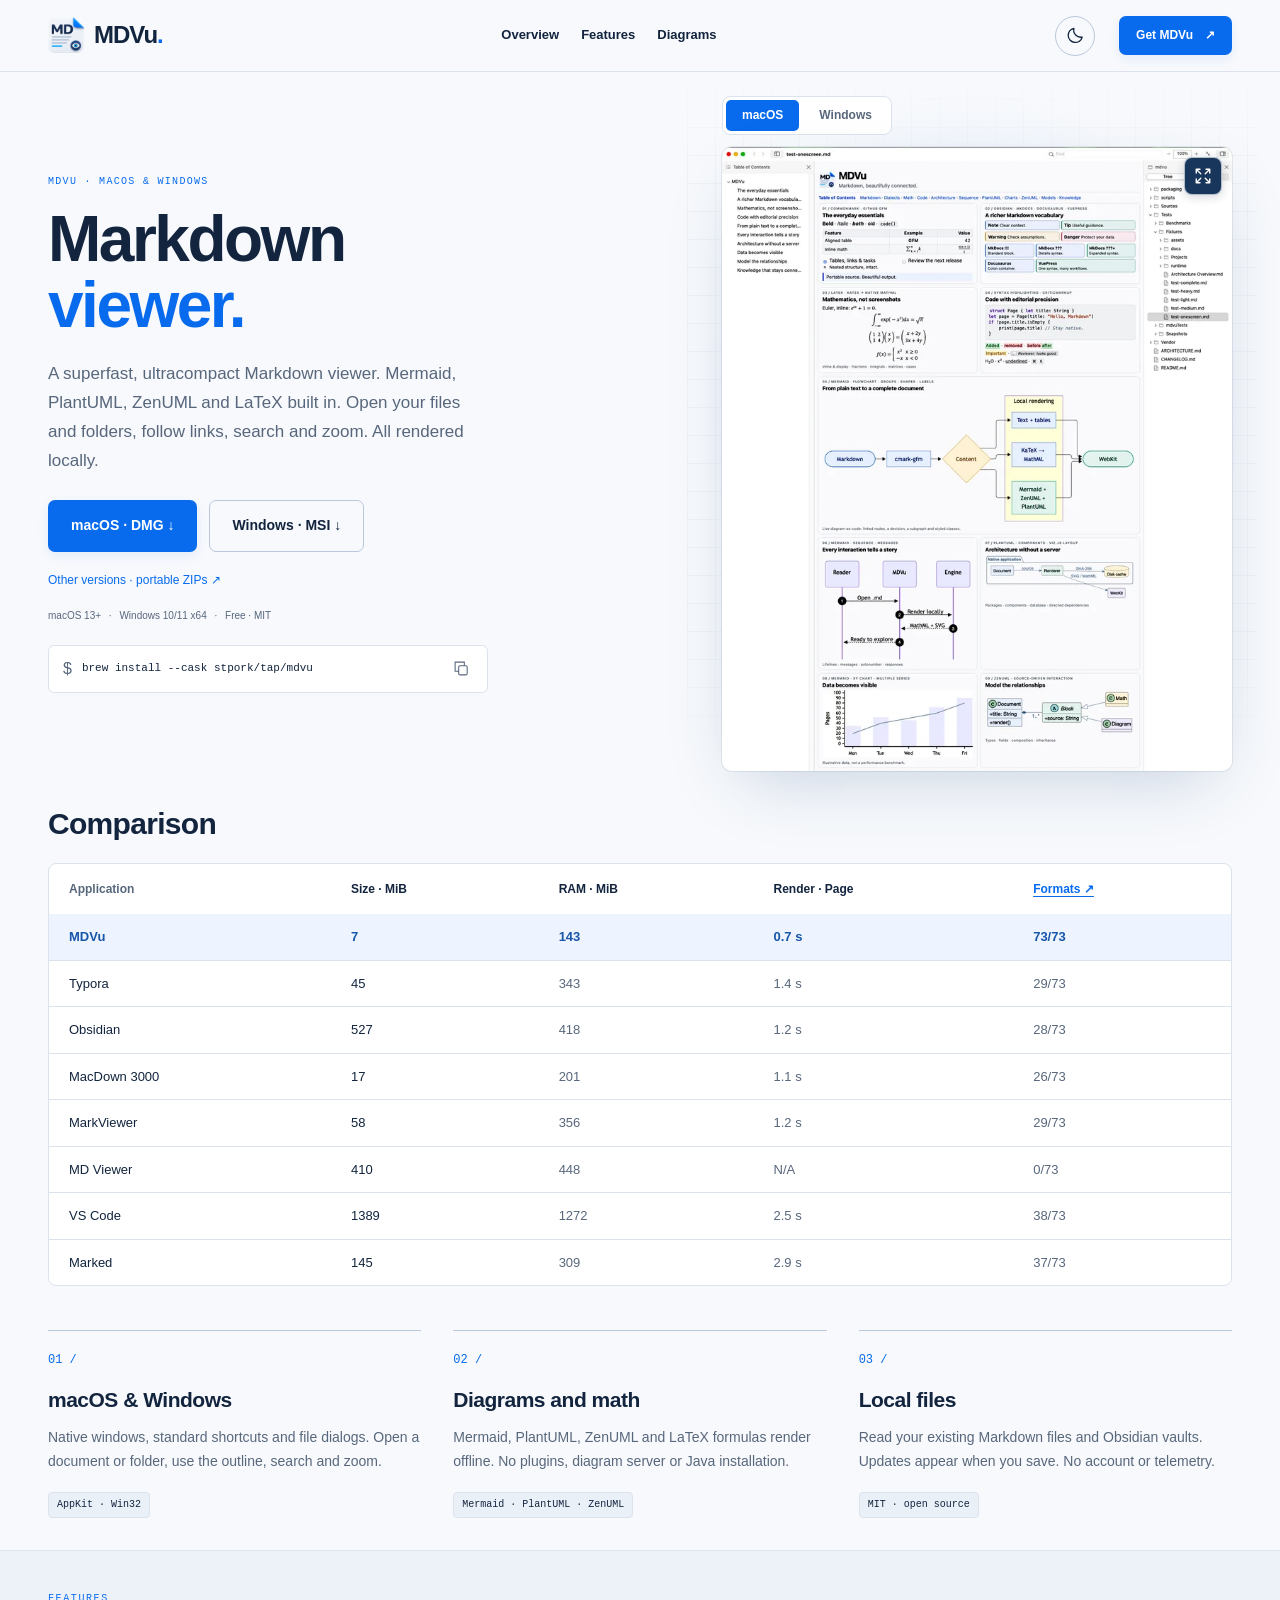
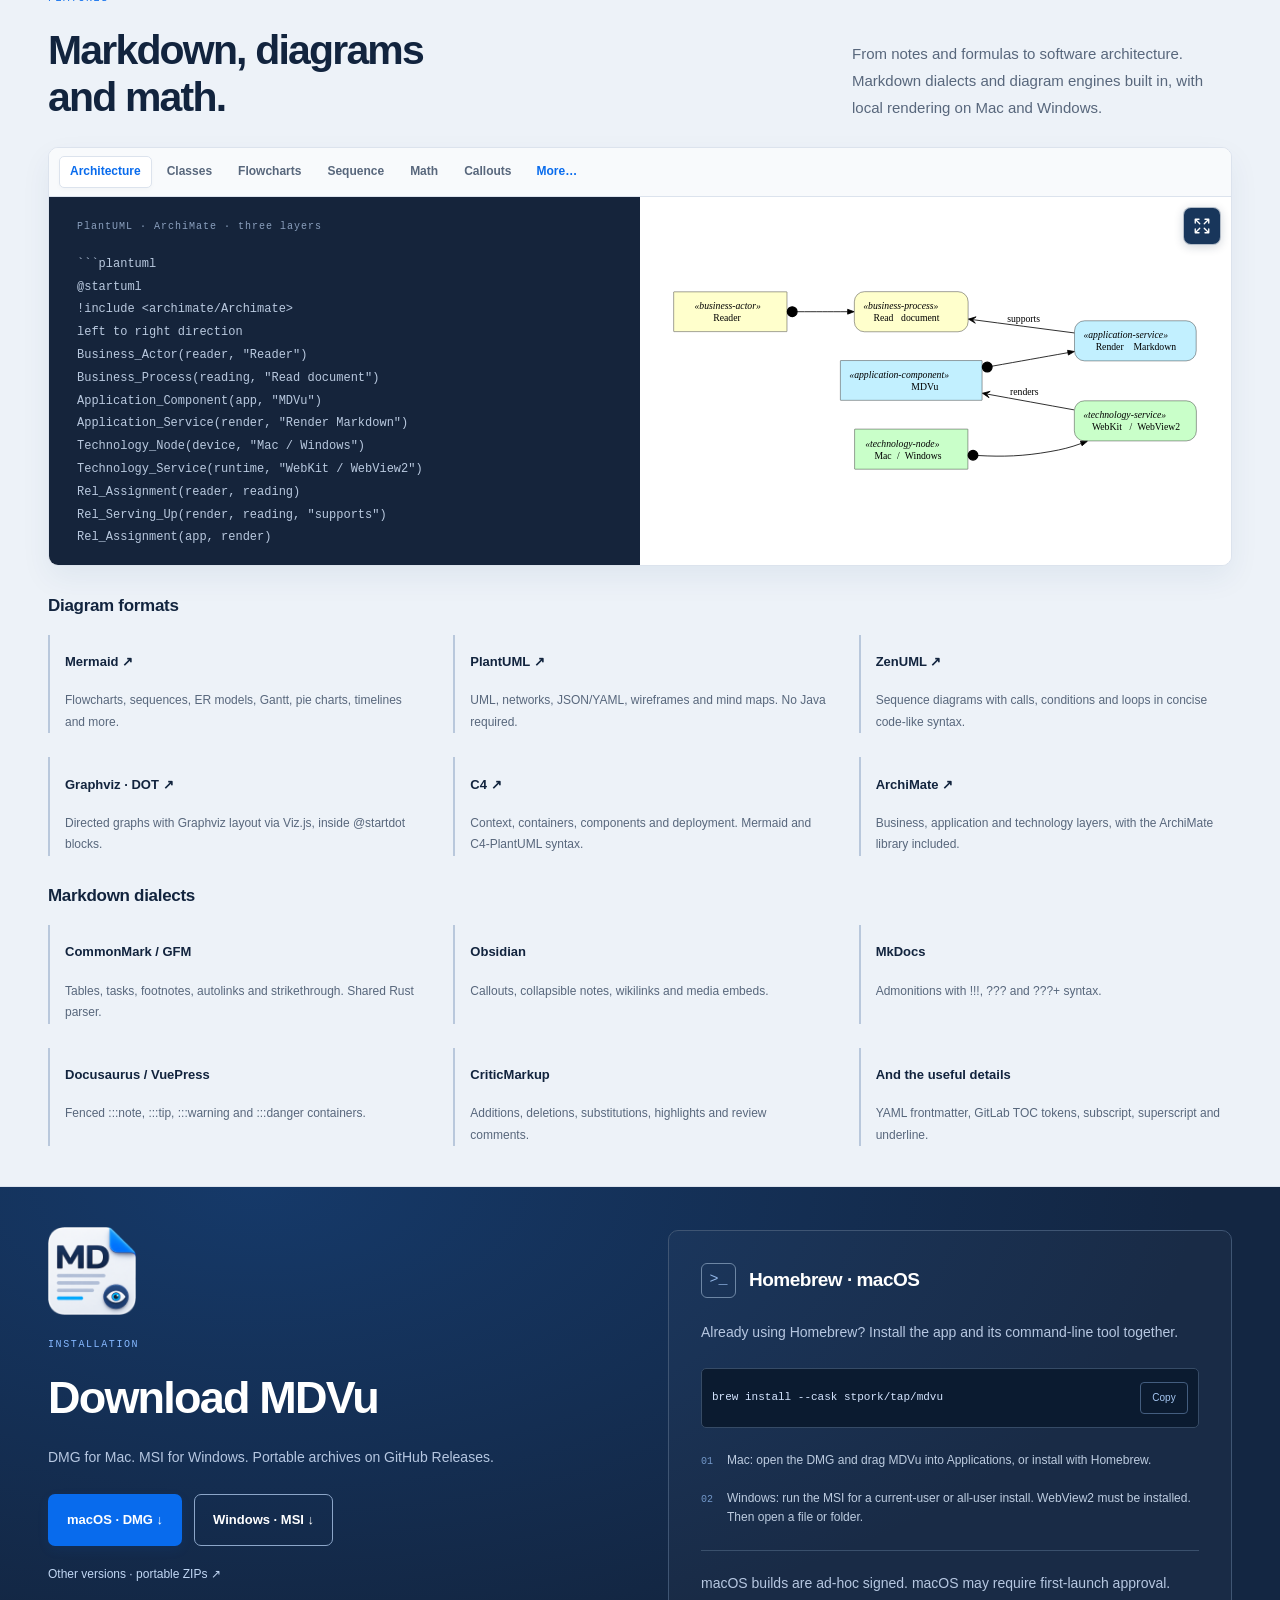
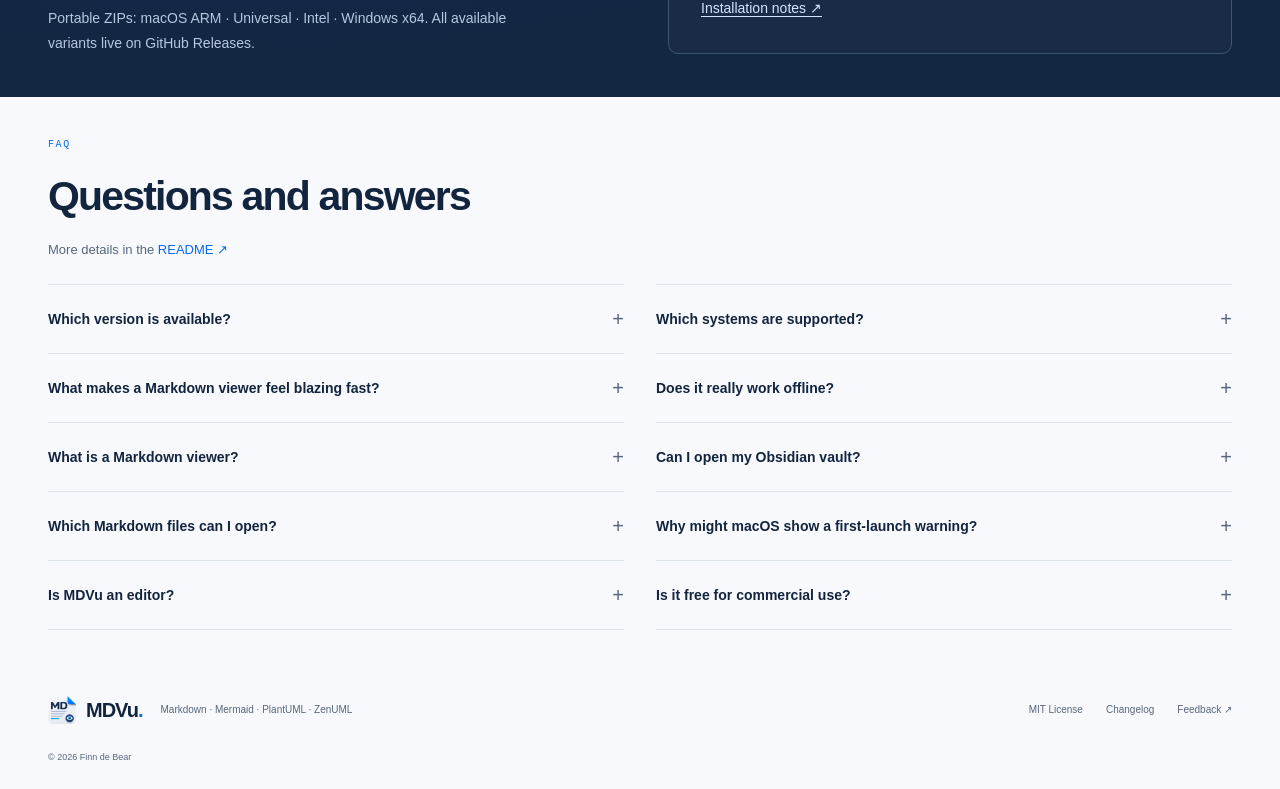
==== commit 5b08bdf4: "Make rendering example tabs more compact" ====
--- a/mdvu/index.html
+++ b/mdvu/index.html
@@ -8,7 +8,7 @@
 <meta name="theme-color" content="#f7f9fc"><meta name="color-scheme" content="light dark">
 <link rel="canonical" href="https://stpork.github.io/mdvu/">
 <meta property="og:type" content="website"><meta property="og:site_name" content="MDVu"><meta property="og:title" content="MDVu — Ultrafast Markdown Viewer for Mac & Windows"><meta property="og:description" content="A supercompact MD file viewer for Mac and Windows. Read Markdown, diagrams and LaTeX offline. Native, free and open source, with Mermaid and PlantUML built in."><meta property="og:url" content="https://stpork.github.io/mdvu/"><meta property="og:image" content="https://stpork.github.io/mdvu/assets/social.jpg"><meta property="og:image:width" content="1120"><meta property="og:image:height" content="630"><meta property="og:image:alt" content="MDVu — native Markdown viewer for Mac and Windows"><meta property="og:locale" content="en_US"><meta name="twitter:card" content="summary_large_image"><meta name="twitter:title" content="MDVu — Ultrafast Markdown Viewer for Mac & Windows"><meta name="twitter:description" content="A supercompact MD file viewer for Mac and Windows. Read Markdown, diagrams and LaTeX offline. Native, free and open source, with Mermaid and PlantUML built in."><meta name="twitter:image" content="https://stpork.github.io/mdvu/assets/social.jpg"><meta name="twitter:image:alt" content="MDVu — native Markdown and MD file viewer">
-<link rel="icon" type="image/png" sizes="96x96" href="/mdvu/assets/favicon-96.png"><link rel="apple-touch-icon" href="/mdvu/assets/apple-touch-icon.png"><script src="/mdvu/assets/theme.js?v=55d25b530188"></script><link rel="stylesheet" href="/mdvu/assets/site.css?v=858028baf6bd"><script src="/mdvu/assets/site.js?v=849b1008035b" defer></script>
+<link rel="icon" type="image/png" sizes="96x96" href="/mdvu/assets/favicon-96.png"><link rel="apple-touch-icon" href="/mdvu/assets/apple-touch-icon.png"><script src="/mdvu/assets/theme.js?v=55d25b530188"></script><link rel="stylesheet" href="/mdvu/assets/site.css?v=01b2d64cb5e1"><script src="/mdvu/assets/site.js?v=849b1008035b" defer></script>
 <script type="application/ld+json">{"@context":"https://schema.org","@graph":[{"@type":"SoftwareApplication","@id":"https://stpork.github.io/mdvu/#app","name":"MDVu","url":"https://stpork.github.io/mdvu/","applicationCategory":"UtilitiesApplication","operatingSystem":["macOS 13+","Windows 10/11 x64"],"softwareVersion":"0.5.0","description":"A supercompact MD file viewer for Mac and Windows. Read Markdown, diagrams and LaTeX offline. Native, free and open source, with Mermaid and PlantUML built in.","image":"https://stpork.github.io/mdvu/assets/mdvu-mac.jpg","screenshot":["https://stpork.github.io/mdvu/assets/mdvu-mac.jpg","https://stpork.github.io/mdvu/assets/mdvu-win.jpg"],"downloadUrl":"https://github.com/stpork/mdvu/releases/download/v0.5.0/mdvu-0.5.0-macos.dmg","license":"https://opensource.org/license/mit","offers":{"@type":"Offer","price":"0","priceCurrency":"USD"},"author":{"@type":"Person","name":"Finn de Bear","url":"https://github.com/stpork"}},{"@type":"WebSite","@id":"https://stpork.github.io/mdvu/#website","name":"MDVu","url":"https://stpork.github.io/mdvu/","inLanguage":"en"},{"@type":"WebPage","@id":"https://stpork.github.io/mdvu/#webpage","url":"https://stpork.github.io/mdvu/","name":"MDVu — Ultrafast Markdown Viewer for Mac & Windows","description":"A supercompact MD file viewer for Mac and Windows. Read Markdown, diagrams and LaTeX offline. Native, free and open source, with Mermaid and PlantUML built in.","inLanguage":"en","isPartOf":{"@id":"https://stpork.github.io/mdvu/#website"},"about":{"@id":"https://stpork.github.io/mdvu/#app"}}]}</script>
 </head>
 <body>
--- a/mdvu/assets/site.css
+++ b/mdvu/assets/site.css
@@ -1,7 +1,7 @@
-:root{--ink:#12243e;--muted:#58677c;--blue:#086bed;--line:#dce3ed;--paper:#f7f9fc;--mono:ui-monospace,SFMono-Regular,Consolas,monospace;--sans:-apple-system,BlinkMacSystemFont,"Segoe UI",sans-serif}*{box-sizing:border-box}html{scroll-behavior:smooth;scroll-padding-top:85px}body{margin:0;color:var(--ink);background:var(--paper);font-family:var(--sans);-webkit-font-smoothing:antialiased;font-size:16px;line-height:1.6}a{color:inherit;text-decoration:none}button{font:inherit;cursor:pointer}button,a{-webkit-tap-highlight-color:transparent}button:focus-visible,a:focus-visible,summary:focus-visible,[tabindex]:focus-visible{outline:3px solid #0878ef;outline-offset:5px}a,button{touch-action:manipulation}img{max-width:100%;height:auto;display:block}p,h1,h2,h3,figure{margin:0}a.text-link:hover,.sources a:hover,.download-links a:hover,.footer a:hover,.faq a:hover{text-decoration:underline;text-underline-offset:5px}.container{width:min(1240px,calc(100% - 96px));margin-inline:auto}.header{height:72px;background:var(--header-bg);border-bottom:1px solid var(--line);position:sticky;top:0;z-index:20;backdrop-filter:blur(16px)}.nav-wrap{height:100%;display:flex;align-items:center;justify-content:space-between;gap:24px}.brand{display:inline-flex;align-items:center;gap:10px;font-size:24px;font-weight:760;letter-spacing:-1px;flex-shrink:0}.brand-dot{color:var(--blue)}.nav-wrap nav{display:flex;gap:32px;font-size:13px;font-weight:550}.nav-wrap nav a{white-space:nowrap}.nav-wrap nav a:hover{color:var(--blue)}.nav-actions{display:flex;gap:24px;align-items:center}.language{font-family:var(--mono);font-size:12px;padding:10px 0}.button{background:var(--button-bg);color:var(--button-text);display:inline-flex;align-items:center;justify-content:center;gap:12px;border:1px solid transparent;border-radius:7px;min-height:52px;padding:12px 22px;font-size:14px;font-weight:650;box-shadow:0 4px 12px #076bed16;transition:background .2s,transform .2s}.button:hover{background:var(--button-hover);transform:translateY(-2px)}.button-small{min-height:39px;padding:8px 16px;font-size:12px}.text-link{font-weight:600;font-size:14px}.hero{display:grid;grid-template-columns:.96fr 1.04fr;gap:44px;padding-top:28px;padding-bottom:28px;align-items:center}.release{display:inline-flex;gap:9px;align-items:center;font-family:var(--mono);font-size:10px;line-height:1.5;padding:7px 10px;border:1px solid var(--line);border-radius:5px;background:var(--release-bg);max-width:100%}.status-dot{height:6px;width:6px;background:#138f62;border-radius:50%;flex-shrink:0}.release-separator{opacity:.3}.eyebrow{font-family:var(--mono);font-size:10px;letter-spacing:1.6px;line-height:1.6;font-weight:500;color:var(--blue);margin-bottom:20px}.hero .eyebrow{margin-top:32px;margin-bottom:16px}h1{font-size:clamp(56px,5.6vw,82px);font-weight:730;letter-spacing:-4.8px;line-height:1.035}h1 span{color:var(--blue)}.hero-description{font-size:17px;line-height:1.8;color:var(--muted);max-width:445px;margin-top:22px}.hero-buttons{display:flex;gap:24px;align-items:center;margin-top:24px}.hero-meta{font-size:10px;color:var(--muted);margin-top:17px;line-height:1.8}.hero-meta span{padding:0 5px}.hero-terminal{margin-top:20px;display:flex;align-items:center;gap:10px;border:1px solid var(--line);background:var(--surface);border-radius:6px;max-width:440px;padding:7px 10px 7px 14px}.hero-terminal>span{color:var(--muted)}.hero-terminal code{font-family:var(--mono);font-size:11px;flex:1}.copy{border:0;background:transparent;color:var(--muted);min-height:32px;min-width:32px;display:flex;align-items:center;justify-content:center}.copy:hover{color:var(--blue)}.hero-visual{position:relative;padding:0 0 0 10px;min-width:0;width:100%;max-width:520px;justify-self:end}.hero-visual:before{content:"";position:absolute;inset:-25px -25px 20px;background:radial-gradient(ellipse at center,var(--hero-glow),transparent 68%),linear-gradient(var(--grid-line) 1px,transparent 1px),linear-gradient(90deg,var(--grid-line) 1px,transparent 1px);background-size:auto,28px 28px,28px 28px;z-index:-1;mask-image:linear-gradient(transparent,#000 15%,#000 85%,transparent)}.visual-label{display:flex;gap:8px;align-items:center;font-family:var(--mono);font-size:9px;letter-spacing:1px;margin:0 0 14px;color:var(--muted)}.tiny-dot{width:5px;height:5px;background:var(--blue);border-radius:50%}.screenshot-link{position:relative;display:block;border-radius:10px;overflow:hidden;box-shadow:0 24px 65px -22px #244c8540,0 0 0 1px #233a5817;transition:transform .3s}.screenshot-link:hover{transform:translateY(-4px)}.app-screenshot{width:100%}.enlarge{position:absolute;bottom:15px;right:15px;font-size:10px;background:#142b47ed;color:white;padding:7px 12px;border-radius:30px;box-shadow:0 2px 10px #0002}.enlarge>span{font-size:17px;margin-right:3px}.hero-visual figcaption{text-align:center;font-size:10px;color:var(--muted);margin-top:15px}.proof-strip{display:grid;grid-template-columns:repeat(4,1fr);border-block:1px solid var(--line);padding-block:22px}.proof-strip>div{padding-left:30px;border-left:1px solid var(--line)}.proof-strip>div:first-child{padding-left:0;border:0}.proof-strip strong{font-size:32px;letter-spacing:-1.5px;line-height:1.3;font-weight:600}.proof-strip strong span{font-size:14px;letter-spacing:-.3px;font-weight:500}.proof-strip p{font-size:11px;color:var(--muted);margin-top:6px}.section{padding-top:40px;padding-bottom:40px}h2{font-size:clamp(32px,3.2vw,45px);line-height:1.15;letter-spacing:-1.8px;font-weight:650}.section-heading{max-width:710px}.section-heading>p:last-child{color:var(--muted);font-size:16px;max-width:590px;margin-top:18px;line-height:1.8}.principles{display:grid;grid-template-columns:repeat(3,1fr);gap:32px;margin-top:28px}.principle{border-top:1px solid var(--border-strong);padding-top:20px;display:flex;flex-direction:column;align-items:start}.index{font-family:var(--mono);font-size:12px;color:var(--blue)}.principle h3{font-size:21px;line-height:1.35;letter-spacing:-.5px;margin:16px 0 10px;font-weight:620}.principle p{font-size:14px;line-height:1.75;color:var(--muted);flex:1}.principle-tag{margin-top:18px;padding:4px 8px;font-family:var(--mono);font-size:10px;background:var(--workflow-bg);border:1px solid var(--line);border-radius:4px}.feature-section{background:var(--section-bg);border-block:1px solid var(--line)}.split-heading{display:flex;justify-content:space-between;align-items:flex-end;gap:40px;margin-bottom:26px}.split-heading>div{flex:1}.split-heading>p{font-size:15px;line-height:1.8;max-width:380px;color:var(--muted)}.demo{background:var(--surface);border:1px solid var(--line);border-radius:10px;overflow:hidden;box-shadow:0 12px 30px #173b6810}.demo-tabs{display:flex;gap:12px;padding:13px 23px;border-bottom:1px solid var(--line);background:var(--surface-raised)}.demo-tabs button{border:1px solid transparent;background:transparent;border-radius:5px;color:var(--muted);padding:7px 18px;font-size:12px;font-weight:600}.demo-tabs button[aria-selected=true]{color:var(--blue);background:var(--surface);border-color:var(--line);box-shadow:0 2px 5px #12243e06}.demo-panel{display:grid;grid-template-columns:1fr 1fr;min-height:252px}.demo-panel+.demo-panel{border-top:1px solid var(--line)}.js .demo-panel[hidden]{display:none}.source-pane{background:#15243b;color:#b9c9df;padding:22px 28px;display:flex;flex-direction:column;min-width:0}.pane-label{font-family:var(--mono);font-size:10px;letter-spacing:1px;font-weight:500}.source-pane .pane-label{color:#8ba0be}.source-pane pre{font-family:var(--mono);font-size:12px;line-height:1.9;overflow:auto;margin:18px 0;flex:1}.code-muted{color:#8fa3c2}.code-blue{color:#86c2ff}.source-note{font-family:var(--mono);color:#8ba0be;font-size:9px}.render-pane{padding:22px 28px;display:flex;flex-direction:column;gap:16px;min-width:0}.render-pane .pane-label{color:var(--muted)}.render-pane>p{font-size:12px;line-height:1.7;color:var(--muted);margin-top:auto}.flow{display:flex;align-items:center;justify-content:center;gap:10px;flex:1;min-height:118px}.flow-node{font-size:10px;padding:11px 10px;border:1px solid var(--line);border-radius:4px;background:var(--flow-bg);text-align:center;white-space:nowrap}.flow-core{background:#076bed;color:white;border-color:#076bed}.flow-arrow{font-size:18px;color:#7592b8}.flow-outputs{display:flex;flex-direction:column;gap:14px}.flow-outputs .flow-node{background:var(--flow-output);border-color:var(--tip-border)}.math-demo{font-size:28px;padding:4px;display:grid;gap:16px;flex:1;align-content:center;color:var(--ink)}.callout{border-left:3px solid #3989ec;border-radius:3px;background:var(--callout-bg);padding:10px 15px}.callout strong{font-size:12px;color:var(--callout-text)}.callout p{font-size:12px;margin-top:3px}.callout.tip{background:var(--tip-bg);border-color:#409c7e}.callout.tip strong{color:var(--tip-text)}.inline-link{color:var(--blue);text-decoration:underline}.demo-caption{font-size:10px;color:var(--muted);margin-top:12px;text-align:right}.dialects{display:grid;grid-template-columns:repeat(3,1fr);gap:24px 32px;margin-top:24px}.dialects>div{padding-left:15px;border-left:2px solid var(--border-strong)}.dialects h4{font-size:13px;font-weight:650}.dialects p{font-size:12px;line-height:1.8;color:var(--muted);margin-top:5px}.performance{display:grid;grid-template-columns:1fr 1fr;gap:56px;align-items:center}.section-intro{margin-top:18px;font-size:15px;color:var(--muted);line-height:1.75}.check-list{padding:0;list-style:none;display:grid;gap:10px;margin:26px 0}.check-list li{font-size:13px;display:flex;gap:10px;align-items:baseline}.check-list li:before{content:'✓';color:var(--blue);font-size:13px}.benchmark{border:1px solid var(--line);background:linear-gradient(140deg,var(--surface),var(--tint));border-radius:10px;padding:26px}.benchmark-top{display:flex;justify-content:space-between;align-items:center;gap:8px}.benchmark-chip{font-size:10px;color:var(--muted);border:1px solid var(--line);border-radius:3px;padding:2px 5px;font-family:var(--mono)}.benchmark-hero{padding:22px 0 18px}.benchmark-hero strong{font-size:69px;color:var(--blue);font-weight:500;line-height:1;letter-spacing:-4px}.benchmark-hero strong span{font-size:23px;letter-spacing:-1px}.benchmark-hero p{font-size:12px;color:var(--muted);margin-top:10px}.benchmark-bars{display:grid;gap:11px}.benchmark-bars>div{display:grid;grid-template-columns:48px 1fr 85px;align-items:center;gap:12px;font-family:var(--mono);font-size:10px}.benchmark-bars b{text-align:right;font-weight:500}.benchmark-bars i{height:7px;width:var(--bar);min-width:5px;border-radius:2px;background:#3788f6}.benchmark-note{font-size:10px;line-height:1.8;color:var(--muted);border-top:1px solid var(--line);padding-top:16px;margin-top:18px}.workflow-section{background:var(--workflow-bg);border-block:1px solid var(--line);padding:52px 0}.workflow{display:grid;grid-template-columns:1fr 1fr;gap:48px;align-items:center}.workflow-art{min-width:0}.mini-window{overflow:hidden;background:var(--surface);border:1px solid var(--line);border-radius:9px;box-shadow:0 24px 45px -20px #193b6940;transform:rotate(-2deg)}.mini-title{background:var(--surface-raised);border-bottom:1px solid var(--line);padding:12px;font-size:10px;color:var(--muted);text-align:center;position:relative}.traffic{position:absolute;left:13px;top:16px;display:flex;gap:5px}.traffic i{height:6px;width:6px;background:#ff655a;border-radius:50%}.traffic i:nth-child(2){background:#f4bd4f}.traffic i:nth-child(3){background:#38bd56}.mini-body{display:grid;grid-template-columns:40% 60%;min-height:260px}.mini-tree{font-size:10px;background:var(--surface-raised);border-right:1px solid var(--line);padding:24px 8px;color:var(--muted);display:flex;flex-direction:column;gap:11px}.tree-root{font-weight:650;color:var(--ink)}.tree-selected{background:var(--tint);color:var(--tint-text);border-radius:4px;padding:5px 2px}.mini-document{padding:31px 21px}.mini-document .pane-label{font-size:8px;color:var(--blue)}.mini-document strong{display:block;font-size:25px;letter-spacing:-1px;line-height:1.2;margin:14px 0 22px}.fake-line{display:block;height:5px;background:var(--placeholder);border-radius:4px;margin:9px 0}.fake-line.short{width:70%}.mini-callout{margin-top:25px;padding:12px;background:var(--tint);border-left:2px solid #4593ef;color:var(--muted);font-size:9px}.shortcut{display:flex;gap:6px;align-items:center;justify-content:center;margin-top:24px}.shortcut kbd{font-family:var(--sans);border:1px solid var(--border-strong);border-bottom-width:3px;background:var(--surface);border-radius:6px;height:34px;min-width:34px;display:grid;place-items:center;font-size:15px;color:var(--muted)}.shortcut span{font-size:10px;color:var(--muted);margin-left:6px}.workflow-details{display:grid;grid-template-columns:1fr 1fr;gap:24px;margin-top:20px}.workflow-details h3{font-size:13px;margin-bottom:6px}.workflow-details p{font-size:12px;line-height:1.8;color:var(--muted)}.cli{font-family:var(--mono);font-size:10px;margin-top:20px;padding:12px 0;border-block:1px solid var(--line);overflow-wrap:anywhere}.cli span{color:var(--blue);margin-right:7px}.table-scroll{overflow:auto;border:1px solid var(--line);border-radius:8px;background:var(--surface)}table{width:100%;border-collapse:collapse;min-width:880px;text-align:left;font-size:12px}caption{position:absolute;width:1px;height:1px;padding:0;margin:-1px;overflow:hidden;clip:rect(0,0,0,0);white-space:nowrap;border:0}th,td{padding:16px 20px;border-bottom:1px solid var(--line);line-height:1.5}thead th{height:76px;font-size:14px;vertical-align:middle;font-weight:620}thead th:first-child{font-size:11px;color:var(--muted);font-weight:400}tbody th{font-size:12px;font-weight:500;min-width:165px}td{color:var(--muted)}td:nth-child(2),th:nth-child(2){background:var(--tint);color:var(--tint-text);font-weight:600}tr:last-child>*{border-bottom:0}.table-brand{display:flex;flex-direction:column;font-size:21px;font-weight:700}.table-brand small{font-family:var(--mono);font-size:8px;letter-spacing:.8px;font-weight:400}.comparison-note{font-size:10px;color:var(--muted);line-height:1.8;margin-top:17px;max-width:1050px}.sources{display:flex;gap:8px 15px;flex-wrap:wrap;font-size:10px;color:var(--link-text);margin-top:11px}.sources>span{color:var(--muted)}.download-section{background:#132642;color:#fff;position:relative;overflow:hidden}.download-section:before{content:'';position:absolute;inset:0;background:radial-gradient(ellipse at 20% 0%,#17468399,transparent 65%);pointer-events:none}.download-layout{display:grid;grid-template-columns:1fr 1fr;gap:56px;padding-top:40px;padding-bottom:40px;position:relative;align-items:center}.download-layout .eyebrow{color:#86b8ff;margin-top:22px}.download-layout h2{font-size:45px;line-height:1.1}.download-layout>div>p:not(.eyebrow):not(.download-meta){font-size:14px;color:#b6c7e1;line-height:1.8;margin-top:22px}.download-layout .button{margin-top:26px}.download-meta{font-size:10px;color:#a9beda;margin-top:14px}.download-links{display:flex;gap:8px 20px;flex-wrap:wrap;margin-top:19px;font-size:10px;color:#c1d7f4}.install-card{padding:32px;border:1px solid #3f5573;border-radius:10px;background:#ffffff06}.install-heading{display:flex;align-items:center;gap:13px}.terminal-icon{height:35px;width:35px;display:grid;place-items:center;border:1px solid #6d86a4;border-radius:6px;font-family:var(--mono);font-size:15px;color:#93b7e8}.install-heading h3{font-size:19px;letter-spacing:-.5px}.install-card>p{font-size:13px;color:#b6c7e1;margin-top:18px}.install-command{background:#0b1b30;border:1px solid #364b66;border-radius:5px;margin:23px 0;display:flex;align-items:center;justify-content:space-between;gap:8px;padding:13px 10px}.install-command code{font-family:var(--mono);font-size:11px;overflow-wrap:anywhere;color:#d5e5ff}.install-command .copy{font-size:10px;color:#a6c7f2;border:1px solid #435d7f;border-radius:4px;min-width:48px;padding:4px 8px}.install-step{display:flex;gap:14px;align-items:baseline;margin-top:19px}.install-step>span{color:#7297c8;font-family:var(--mono);font-size:10px}.install-step p{font-size:12px;color:#bdcce0}.install-card>p.install-note{font-size:10px;line-height:1.8;border-top:1px solid #3a506c;padding-top:20px;margin-top:24px}.install-note a{text-decoration:underline;text-underline-offset:3px;color:#d4e5ff}.faq-section{display:grid;grid-template-columns:1fr;gap:24px}.faq{display:grid;grid-template-columns:1fr 1fr;gap:32px;align-items:start}.faq-section>div>p:last-child{font-size:13px;color:var(--muted);margin-top:20px}.faq-section a{color:var(--blue)}.faq details{border-bottom:1px solid var(--line)}.faq details:first-child{border-top:1px solid var(--line)}.faq summary{list-style:none;cursor:pointer;display:flex;justify-content:space-between;align-items:center;gap:20px;padding:18px 0;font-size:14px;font-weight:570}.faq summary::-webkit-details-marker{display:none}.faq summary span{font-size:20px;color:var(--muted);font-weight:300;transition:transform .15s}.faq details[open] summary span{transform:rotate(45deg)}.faq details p{font-size:13px;color:var(--muted);line-height:1.8;padding:0 24px 18px 0}.open-source{display:flex;justify-content:space-between;align-items:center;gap:24px;border-block:1px solid var(--line);padding-block:26px}.open-source>div{display:flex;align-items:center;gap:24px}.open-symbol{font-family:var(--mono);font-size:31px;letter-spacing:-4px;color:var(--blue)}.open-source h2{font-size:21px;letter-spacing:-.5px}.open-source p{font-size:12px;color:var(--muted);margin-top:7px}.button-outline{background:transparent;color:var(--ink);border-color:var(--border-strong);box-shadow:none;white-space:nowrap;font-size:12px;min-height:43px}.button-outline:hover{background:var(--hover-surface)}.footer{display:flex;gap:18px;align-items:center;flex-wrap:wrap;padding-top:24px;padding-bottom:24px}.footer .brand{font-size:20px}.footer>p{font-size:10px;color:var(--muted);flex:1}.footer nav{display:flex;gap:23px;font-size:10px;color:var(--muted)}.footer>small{font-size:9px;color:var(--muted);width:100%;padding-top:6px}.image-dialog{padding:0;border:1px solid #7691b9;border-radius:10px;background:#fff;width:min(calc(100vw - 40px),calc((100dvh - 40px)*var(--preview-ratio,1)));max-width:calc(100vw - 40px);max-height:calc(100dvh - 40px);overflow:hidden;box-shadow:0 25px 90px #0005}.image-dialog::backdrop{background:#0b1c36bb;backdrop-filter:blur(7px)}.image-dialog img{width:100%;height:auto;max-height:calc(100dvh - 42px);object-fit:contain}.close-dialog{position:absolute;top:10px;right:10px;z-index:1;background:#132642;color:white;border:1px solid #fff8;border-radius:50%;width:38px;height:38px}.toast{position:fixed;bottom:24px;left:50%;transform:translate(-50%,20px);background:#132642;color:#fff;padding:12px 22px;border-radius:7px;font-size:13px;box-shadow:0 8px 30px #0002;opacity:0;pointer-events:none;transition:.2s;z-index:40;max-width:90vw;text-align:center}.toast.visible{transform:translate(-50%,0);opacity:1}.skip{position:fixed;top:-100px;left:20px;z-index:50;background:var(--surface);color:var(--blue);padding:10px 20px}.skip:focus{top:10px}html[lang=ru] h1{font-size:clamp(44px,4.8vw,66px);letter-spacing:-3px}html[lang=ru] .release{font-size:9px}html[lang=ru] h2{font-size:clamp(30px,3vw,41px)}html[lang=ru] .open-source h2{font-size:21px}html[lang=ru] .hero-meta{font-size:9px}html[lang=ru] .install-command code{font-size:10px}
+:root{--ink:#12243e;--muted:#58677c;--blue:#086bed;--line:#dce3ed;--paper:#f7f9fc;--mono:ui-monospace,SFMono-Regular,Consolas,monospace;--sans:-apple-system,BlinkMacSystemFont,"Segoe UI",sans-serif}*{box-sizing:border-box}html{scroll-behavior:smooth;scroll-padding-top:85px}body{margin:0;color:var(--ink);background:var(--paper);font-family:var(--sans);-webkit-font-smoothing:antialiased;font-size:16px;line-height:1.6}a{color:inherit;text-decoration:none}button{font:inherit;cursor:pointer}button,a{-webkit-tap-highlight-color:transparent}button:focus-visible,a:focus-visible,summary:focus-visible,[tabindex]:focus-visible{outline:3px solid #0878ef;outline-offset:5px}a,button{touch-action:manipulation}img{max-width:100%;height:auto;display:block}p,h1,h2,h3,figure{margin:0}a.text-link:hover,.sources a:hover,.download-links a:hover,.footer a:hover,.faq a:hover{text-decoration:underline;text-underline-offset:5px}.container{width:min(1240px,calc(100% - 96px));margin-inline:auto}.header{height:72px;background:var(--header-bg);border-bottom:1px solid var(--line);position:sticky;top:0;z-index:20;backdrop-filter:blur(16px)}.nav-wrap{height:100%;display:flex;align-items:center;justify-content:space-between;gap:24px}.brand{display:inline-flex;align-items:center;gap:10px;font-size:24px;font-weight:760;letter-spacing:-1px;flex-shrink:0}.brand-dot{color:var(--blue)}.nav-wrap nav{display:flex;gap:32px;font-size:13px;font-weight:550}.nav-wrap nav a{white-space:nowrap}.nav-wrap nav a:hover{color:var(--blue)}.nav-actions{display:flex;gap:24px;align-items:center}.language{font-family:var(--mono);font-size:12px;padding:10px 0}.button{background:var(--button-bg);color:var(--button-text);display:inline-flex;align-items:center;justify-content:center;gap:12px;border:1px solid transparent;border-radius:7px;min-height:52px;padding:12px 22px;font-size:14px;font-weight:650;box-shadow:0 4px 12px #076bed16;transition:background .2s,transform .2s}.button:hover{background:var(--button-hover);transform:translateY(-2px)}.button-small{min-height:39px;padding:8px 16px;font-size:12px}.text-link{font-weight:600;font-size:14px}.hero{display:grid;grid-template-columns:.96fr 1.04fr;gap:44px;padding-top:28px;padding-bottom:28px;align-items:center}.release{display:inline-flex;gap:9px;align-items:center;font-family:var(--mono);font-size:10px;line-height:1.5;padding:7px 10px;border:1px solid var(--line);border-radius:5px;background:var(--release-bg);max-width:100%}.status-dot{height:6px;width:6px;background:#138f62;border-radius:50%;flex-shrink:0}.release-separator{opacity:.3}.eyebrow{font-family:var(--mono);font-size:10px;letter-spacing:1.6px;line-height:1.6;font-weight:500;color:var(--blue);margin-bottom:20px}.hero .eyebrow{margin-top:32px;margin-bottom:16px}h1{font-size:clamp(56px,5.6vw,82px);font-weight:730;letter-spacing:-4.8px;line-height:1.035}h1 span{color:var(--blue)}.hero-description{font-size:17px;line-height:1.8;color:var(--muted);max-width:445px;margin-top:22px}.hero-buttons{display:flex;gap:24px;align-items:center;margin-top:24px}.hero-meta{font-size:10px;color:var(--muted);margin-top:17px;line-height:1.8}.hero-meta span{padding:0 5px}.hero-terminal{margin-top:20px;display:flex;align-items:center;gap:10px;border:1px solid var(--line);background:var(--surface);border-radius:6px;max-width:440px;padding:7px 10px 7px 14px}.hero-terminal>span{color:var(--muted)}.hero-terminal code{font-family:var(--mono);font-size:11px;flex:1}.copy{border:0;background:transparent;color:var(--muted);min-height:32px;min-width:32px;display:flex;align-items:center;justify-content:center}.copy:hover{color:var(--blue)}.hero-visual{position:relative;padding:0 0 0 10px;min-width:0;width:100%;max-width:520px;justify-self:end}.hero-visual:before{content:"";position:absolute;inset:-25px -25px 20px;background:radial-gradient(ellipse at center,var(--hero-glow),transparent 68%),linear-gradient(var(--grid-line) 1px,transparent 1px),linear-gradient(90deg,var(--grid-line) 1px,transparent 1px);background-size:auto,28px 28px,28px 28px;z-index:-1;mask-image:linear-gradient(transparent,#000 15%,#000 85%,transparent)}.visual-label{display:flex;gap:8px;align-items:center;font-family:var(--mono);font-size:9px;letter-spacing:1px;margin:0 0 14px;color:var(--muted)}.tiny-dot{width:5px;height:5px;background:var(--blue);border-radius:50%}.screenshot-link{position:relative;display:block;border-radius:10px;overflow:hidden;box-shadow:0 24px 65px -22px #244c8540,0 0 0 1px #233a5817;transition:transform .3s}.screenshot-link:hover{transform:translateY(-4px)}.app-screenshot{width:100%}.enlarge{position:absolute;bottom:15px;right:15px;font-size:10px;background:#142b47ed;color:white;padding:7px 12px;border-radius:30px;box-shadow:0 2px 10px #0002}.enlarge>span{font-size:17px;margin-right:3px}.hero-visual figcaption{text-align:center;font-size:10px;color:var(--muted);margin-top:15px}.proof-strip{display:grid;grid-template-columns:repeat(4,1fr);border-block:1px solid var(--line);padding-block:22px}.proof-strip>div{padding-left:30px;border-left:1px solid var(--line)}.proof-strip>div:first-child{padding-left:0;border:0}.proof-strip strong{font-size:32px;letter-spacing:-1.5px;line-height:1.3;font-weight:600}.proof-strip strong span{font-size:14px;letter-spacing:-.3px;font-weight:500}.proof-strip p{font-size:11px;color:var(--muted);margin-top:6px}.section{padding-top:40px;padding-bottom:40px}h2{font-size:clamp(32px,3.2vw,45px);line-height:1.15;letter-spacing:-1.8px;font-weight:650}.section-heading{max-width:710px}.section-heading>p:last-child{color:var(--muted);font-size:16px;max-width:590px;margin-top:18px;line-height:1.8}.principles{display:grid;grid-template-columns:repeat(3,1fr);gap:32px;margin-top:28px}.principle{border-top:1px solid var(--border-strong);padding-top:20px;display:flex;flex-direction:column;align-items:start}.index{font-family:var(--mono);font-size:12px;color:var(--blue)}.principle h3{font-size:21px;line-height:1.35;letter-spacing:-.5px;margin:16px 0 10px;font-weight:620}.principle p{font-size:14px;line-height:1.75;color:var(--muted);flex:1}.principle-tag{margin-top:18px;padding:4px 8px;font-family:var(--mono);font-size:10px;background:var(--workflow-bg);border:1px solid var(--line);border-radius:4px}.feature-section{background:var(--section-bg);border-block:1px solid var(--line)}.split-heading{display:flex;justify-content:space-between;align-items:flex-end;gap:40px;margin-bottom:26px}.split-heading>div{flex:1}.split-heading>p{font-size:15px;line-height:1.8;max-width:380px;color:var(--muted)}.demo{background:var(--surface);border:1px solid var(--line);border-radius:10px;overflow:hidden;box-shadow:0 12px 30px #173b6810}.demo-tabs{display:flex;align-items:center;gap:4px;padding:8px 10px;border-bottom:1px solid var(--line);background:var(--surface-raised)}.demo-tabs button{border:1px solid transparent;background:transparent;border-radius:5px;color:var(--muted);min-height:32px;padding:6px 10px;font-size:12px;line-height:1.4;font-weight:600}.demo-tabs button[aria-selected=true]{color:var(--blue);background:var(--surface);border-color:var(--line);box-shadow:0 2px 5px #12243e06}.demo-panel{display:grid;grid-template-columns:1fr 1fr;min-height:252px}.demo-panel+.demo-panel{border-top:1px solid var(--line)}.js .demo-panel[hidden]{display:none}.source-pane{background:#15243b;color:#b9c9df;padding:22px 28px;display:flex;flex-direction:column;min-width:0}.pane-label{font-family:var(--mono);font-size:10px;letter-spacing:1px;font-weight:500}.source-pane .pane-label{color:#8ba0be}.source-pane pre{font-family:var(--mono);font-size:12px;line-height:1.9;overflow:auto;margin:18px 0;flex:1}.code-muted{color:#8fa3c2}.code-blue{color:#86c2ff}.source-note{font-family:var(--mono);color:#8ba0be;font-size:9px}.render-pane{padding:22px 28px;display:flex;flex-direction:column;gap:16px;min-width:0}.render-pane .pane-label{color:var(--muted)}.render-pane>p{font-size:12px;line-height:1.7;color:var(--muted);margin-top:auto}.flow{display:flex;align-items:center;justify-content:center;gap:10px;flex:1;min-height:118px}.flow-node{font-size:10px;padding:11px 10px;border:1px solid var(--line);border-radius:4px;background:var(--flow-bg);text-align:center;white-space:nowrap}.flow-core{background:#076bed;color:white;border-color:#076bed}.flow-arrow{font-size:18px;color:#7592b8}.flow-outputs{display:flex;flex-direction:column;gap:14px}.flow-outputs .flow-node{background:var(--flow-output);border-color:var(--tip-border)}.math-demo{font-size:28px;padding:4px;display:grid;gap:16px;flex:1;align-content:center;color:var(--ink)}.callout{border-left:3px solid #3989ec;border-radius:3px;background:var(--callout-bg);padding:10px 15px}.callout strong{font-size:12px;color:var(--callout-text)}.callout p{font-size:12px;margin-top:3px}.callout.tip{background:var(--tip-bg);border-color:#409c7e}.callout.tip strong{color:var(--tip-text)}.inline-link{color:var(--blue);text-decoration:underline}.demo-caption{font-size:10px;color:var(--muted);margin-top:12px;text-align:right}.dialects{display:grid;grid-template-columns:repeat(3,1fr);gap:24px 32px;margin-top:24px}.dialects>div{padding-left:15px;border-left:2px solid var(--border-strong)}.dialects h4{font-size:13px;font-weight:650}.dialects p{font-size:12px;line-height:1.8;color:var(--muted);margin-top:5px}.performance{display:grid;grid-template-columns:1fr 1fr;gap:56px;align-items:center}.section-intro{margin-top:18px;font-size:15px;color:var(--muted);line-height:1.75}.check-list{padding:0;list-style:none;display:grid;gap:10px;margin:26px 0}.check-list li{font-size:13px;display:flex;gap:10px;align-items:baseline}.check-list li:before{content:'✓';color:var(--blue);font-size:13px}.benchmark{border:1px solid var(--line);background:linear-gradient(140deg,var(--surface),var(--tint));border-radius:10px;padding:26px}.benchmark-top{display:flex;justify-content:space-between;align-items:center;gap:8px}.benchmark-chip{font-size:10px;color:var(--muted);border:1px solid var(--line);border-radius:3px;padding:2px 5px;font-family:var(--mono)}.benchmark-hero{padding:22px 0 18px}.benchmark-hero strong{font-size:69px;color:var(--blue);font-weight:500;line-height:1;letter-spacing:-4px}.benchmark-hero strong span{font-size:23px;letter-spacing:-1px}.benchmark-hero p{font-size:12px;color:var(--muted);margin-top:10px}.benchmark-bars{display:grid;gap:11px}.benchmark-bars>div{display:grid;grid-template-columns:48px 1fr 85px;align-items:center;gap:12px;font-family:var(--mono);font-size:10px}.benchmark-bars b{text-align:right;font-weight:500}.benchmark-bars i{height:7px;width:var(--bar);min-width:5px;border-radius:2px;background:#3788f6}.benchmark-note{font-size:10px;line-height:1.8;color:var(--muted);border-top:1px solid var(--line);padding-top:16px;margin-top:18px}.workflow-section{background:var(--workflow-bg);border-block:1px solid var(--line);padding:52px 0}.workflow{display:grid;grid-template-columns:1fr 1fr;gap:48px;align-items:center}.workflow-art{min-width:0}.mini-window{overflow:hidden;background:var(--surface);border:1px solid var(--line);border-radius:9px;box-shadow:0 24px 45px -20px #193b6940;transform:rotate(-2deg)}.mini-title{background:var(--surface-raised);border-bottom:1px solid var(--line);padding:12px;font-size:10px;color:var(--muted);text-align:center;position:relative}.traffic{position:absolute;left:13px;top:16px;display:flex;gap:5px}.traffic i{height:6px;width:6px;background:#ff655a;border-radius:50%}.traffic i:nth-child(2){background:#f4bd4f}.traffic i:nth-child(3){background:#38bd56}.mini-body{display:grid;grid-template-columns:40% 60%;min-height:260px}.mini-tree{font-size:10px;background:var(--surface-raised);border-right:1px solid var(--line);padding:24px 8px;color:var(--muted);display:flex;flex-direction:column;gap:11px}.tree-root{font-weight:650;color:var(--ink)}.tree-selected{background:var(--tint);color:var(--tint-text);border-radius:4px;padding:5px 2px}.mini-document{padding:31px 21px}.mini-document .pane-label{font-size:8px;color:var(--blue)}.mini-document strong{display:block;font-size:25px;letter-spacing:-1px;line-height:1.2;margin:14px 0 22px}.fake-line{display:block;height:5px;background:var(--placeholder);border-radius:4px;margin:9px 0}.fake-line.short{width:70%}.mini-callout{margin-top:25px;padding:12px;background:var(--tint);border-left:2px solid #4593ef;color:var(--muted);font-size:9px}.shortcut{display:flex;gap:6px;align-items:center;justify-content:center;margin-top:24px}.shortcut kbd{font-family:var(--sans);border:1px solid var(--border-strong);border-bottom-width:3px;background:var(--surface);border-radius:6px;height:34px;min-width:34px;display:grid;place-items:center;font-size:15px;color:var(--muted)}.shortcut span{font-size:10px;color:var(--muted);margin-left:6px}.workflow-details{display:grid;grid-template-columns:1fr 1fr;gap:24px;margin-top:20px}.workflow-details h3{font-size:13px;margin-bottom:6px}.workflow-details p{font-size:12px;line-height:1.8;color:var(--muted)}.cli{font-family:var(--mono);font-size:10px;margin-top:20px;padding:12px 0;border-block:1px solid var(--line);overflow-wrap:anywhere}.cli span{color:var(--blue);margin-right:7px}.table-scroll{overflow:auto;border:1px solid var(--line);border-radius:8px;background:var(--surface)}table{width:100%;border-collapse:collapse;min-width:880px;text-align:left;font-size:12px}caption{position:absolute;width:1px;height:1px;padding:0;margin:-1px;overflow:hidden;clip:rect(0,0,0,0);white-space:nowrap;border:0}th,td{padding:16px 20px;border-bottom:1px solid var(--line);line-height:1.5}thead th{height:76px;font-size:14px;vertical-align:middle;font-weight:620}thead th:first-child{font-size:11px;color:var(--muted);font-weight:400}tbody th{font-size:12px;font-weight:500;min-width:165px}td{color:var(--muted)}td:nth-child(2),th:nth-child(2){background:var(--tint);color:var(--tint-text);font-weight:600}tr:last-child>*{border-bottom:0}.table-brand{display:flex;flex-direction:column;font-size:21px;font-weight:700}.table-brand small{font-family:var(--mono);font-size:8px;letter-spacing:.8px;font-weight:400}.comparison-note{font-size:10px;color:var(--muted);line-height:1.8;margin-top:17px;max-width:1050px}.sources{display:flex;gap:8px 15px;flex-wrap:wrap;font-size:10px;color:var(--link-text);margin-top:11px}.sources>span{color:var(--muted)}.download-section{background:#132642;color:#fff;position:relative;overflow:hidden}.download-section:before{content:'';position:absolute;inset:0;background:radial-gradient(ellipse at 20% 0%,#17468399,transparent 65%);pointer-events:none}.download-layout{display:grid;grid-template-columns:1fr 1fr;gap:56px;padding-top:40px;padding-bottom:40px;position:relative;align-items:center}.download-layout .eyebrow{color:#86b8ff;margin-top:22px}.download-layout h2{font-size:45px;line-height:1.1}.download-layout>div>p:not(.eyebrow):not(.download-meta){font-size:14px;color:#b6c7e1;line-height:1.8;margin-top:22px}.download-layout .button{margin-top:26px}.download-meta{font-size:10px;color:#a9beda;margin-top:14px}.download-links{display:flex;gap:8px 20px;flex-wrap:wrap;margin-top:19px;font-size:10px;color:#c1d7f4}.install-card{padding:32px;border:1px solid #3f5573;border-radius:10px;background:#ffffff06}.install-heading{display:flex;align-items:center;gap:13px}.terminal-icon{height:35px;width:35px;display:grid;place-items:center;border:1px solid #6d86a4;border-radius:6px;font-family:var(--mono);font-size:15px;color:#93b7e8}.install-heading h3{font-size:19px;letter-spacing:-.5px}.install-card>p{font-size:13px;color:#b6c7e1;margin-top:18px}.install-command{background:#0b1b30;border:1px solid #364b66;border-radius:5px;margin:23px 0;display:flex;align-items:center;justify-content:space-between;gap:8px;padding:13px 10px}.install-command code{font-family:var(--mono);font-size:11px;overflow-wrap:anywhere;color:#d5e5ff}.install-command .copy{font-size:10px;color:#a6c7f2;border:1px solid #435d7f;border-radius:4px;min-width:48px;padding:4px 8px}.install-step{display:flex;gap:14px;align-items:baseline;margin-top:19px}.install-step>span{color:#7297c8;font-family:var(--mono);font-size:10px}.install-step p{font-size:12px;color:#bdcce0}.install-card>p.install-note{font-size:10px;line-height:1.8;border-top:1px solid #3a506c;padding-top:20px;margin-top:24px}.install-note a{text-decoration:underline;text-underline-offset:3px;color:#d4e5ff}.faq-section{display:grid;grid-template-columns:1fr;gap:24px}.faq{display:grid;grid-template-columns:1fr 1fr;gap:32px;align-items:start}.faq-section>div>p:last-child{font-size:13px;color:var(--muted);margin-top:20px}.faq-section a{color:var(--blue)}.faq details{border-bottom:1px solid var(--line)}.faq details:first-child{border-top:1px solid var(--line)}.faq summary{list-style:none;cursor:pointer;display:flex;justify-content:space-between;align-items:center;gap:20px;padding:18px 0;font-size:14px;font-weight:570}.faq summary::-webkit-details-marker{display:none}.faq summary span{font-size:20px;color:var(--muted);font-weight:300;transition:transform .15s}.faq details[open] summary span{transform:rotate(45deg)}.faq details p{font-size:13px;color:var(--muted);line-height:1.8;padding:0 24px 18px 0}.open-source{display:flex;justify-content:space-between;align-items:center;gap:24px;border-block:1px solid var(--line);padding-block:26px}.open-source>div{display:flex;align-items:center;gap:24px}.open-symbol{font-family:var(--mono);font-size:31px;letter-spacing:-4px;color:var(--blue)}.open-source h2{font-size:21px;letter-spacing:-.5px}.open-source p{font-size:12px;color:var(--muted);margin-top:7px}.button-outline{background:transparent;color:var(--ink);border-color:var(--border-strong);box-shadow:none;white-space:nowrap;font-size:12px;min-height:43px}.button-outline:hover{background:var(--hover-surface)}.footer{display:flex;gap:18px;align-items:center;flex-wrap:wrap;padding-top:24px;padding-bottom:24px}.footer .brand{font-size:20px}.footer>p{font-size:10px;color:var(--muted);flex:1}.footer nav{display:flex;gap:23px;font-size:10px;color:var(--muted)}.footer>small{font-size:9px;color:var(--muted);width:100%;padding-top:6px}.image-dialog{padding:0;border:1px solid #7691b9;border-radius:10px;background:#fff;width:min(calc(100vw - 40px),calc((100dvh - 40px)*var(--preview-ratio,1)));max-width:calc(100vw - 40px);max-height:calc(100dvh - 40px);overflow:hidden;box-shadow:0 25px 90px #0005}.image-dialog::backdrop{background:#0b1c36bb;backdrop-filter:blur(7px)}.image-dialog img{width:100%;height:auto;max-height:calc(100dvh - 42px);object-fit:contain}.close-dialog{position:absolute;top:10px;right:10px;z-index:1;background:#132642;color:white;border:1px solid #fff8;border-radius:50%;width:38px;height:38px}.toast{position:fixed;bottom:24px;left:50%;transform:translate(-50%,20px);background:#132642;color:#fff;padding:12px 22px;border-radius:7px;font-size:13px;box-shadow:0 8px 30px #0002;opacity:0;pointer-events:none;transition:.2s;z-index:40;max-width:90vw;text-align:center}.toast.visible{transform:translate(-50%,0);opacity:1}.skip{position:fixed;top:-100px;left:20px;z-index:50;background:var(--surface);color:var(--blue);padding:10px 20px}.skip:focus{top:10px}html[lang=ru] h1{font-size:clamp(44px,4.8vw,66px);letter-spacing:-3px}html[lang=ru] .release{font-size:9px}html[lang=ru] h2{font-size:clamp(30px,3vw,41px)}html[lang=ru] .open-source h2{font-size:21px}html[lang=ru] .hero-meta{font-size:9px}html[lang=ru] .install-command code{font-size:10px}
 @media(min-width:1500px){.hero{padding-block:28px}.hero-visual{max-width:540px}h1{font-size:85px}}
 @media(max-width:1100px){.nav-wrap nav{gap:22px}.container{width:calc(100% - 64px)}.hero{gap:28px;padding-block:28px}h1{font-size:65px;letter-spacing:-3.7px}.hero-description{font-size:15px;line-height:1.7}.hero .eyebrow{font-size:9px}.hero-terminal code{font-size:10px}.hero-meta{font-size:9px}.hero-buttons{gap:22px}.button{font-size:12px;padding:12px 18px}.performance{gap:45px}.workflow{gap:40px}.download-layout{gap:45px}.flow{gap:5px}.flow-node{font-size:8px;padding:9px 6px}.source-pane,.render-pane{padding:22px}.principles{gap:28px}.principle h3{font-size:19px}.proof-strip>div{padding-left:20px}.proof-strip p{font-size:10px}.download-layout h2{font-size:40px}.install-card{padding:25px}.install-command{flex-wrap:wrap}.install-command code{font-size:10px}.mini-tree{font-size:9px}.mini-document{padding:25px 16px}.mini-document strong{font-size:21px}html[lang=ru] h1{font-size:48px}}
-@media(max-width:760px){.container{width:calc(100% - 40px)}.header{height:67px}.nav-wrap nav{display:none}.nav-actions{gap:18px}.brand{font-size:22px}.brand img{width:31px;height:31px}.button-small{font-size:11px;min-height:36px;padding:7px 12px}.hero{grid-template-columns:1fr;padding-top:32px;gap:38px;padding-bottom:34px}.hero-copy{max-width:560px}.hero .eyebrow{font-size:9px;margin-top:27px}.hero h1{font-size:clamp(53px,9.7vw,72px);letter-spacing:-3.5px}.hero-description{font-size:16px;max-width:500px;margin-top:21px}.hero-buttons{margin-top:24px}.hero-meta{font-size:10px}.hero-terminal{margin-top:22px;max-width:460px}.hero-terminal code{font-size:11px}.hero-visual{padding:0;max-width:520px;margin:auto}.hero-visual:before{inset:-10px}.visual-label{font-size:8px}.hero-visual figcaption{font-size:9px}.hero-visual .app-screenshot{max-height:560px;object-fit:cover;object-position:top}.proof-strip{grid-template-columns:1fr 1fr;gap:20px 0;padding-block:22px}.proof-strip>div{padding-left:23px}.proof-strip>div:nth-child(3){border:0;padding-left:0}.proof-strip strong{font-size:29px}.proof-strip strong span{font-size:12px}.proof-strip p{font-size:9px}.section{padding-block:36px}h2{font-size:35px;letter-spacing:-1.5px}.section-heading>p:last-child{font-size:14px}.principles{grid-template-columns:1fr;gap:24px;margin-top:26px}.principle{display:grid;grid-template-columns:32px 1fr;column-gap:14px;padding-top:19px}.principle h3{margin:0 0 10px;font-size:20px}.principle p,.principle-tag{grid-column:2}.principle-tag{justify-self:start;margin-top:15px}.principle p{font-size:13px}.split-heading{display:block;margin-bottom:24px}.split-heading>p{max-width:100%;margin-top:16px;font-size:14px}.demo-panel{grid-template-columns:1fr;min-height:0}.source-pane,.render-pane{padding:20px}.source-pane pre{font-size:11px;margin:16px 0}.render-pane{min-height:220px;gap:16px}.flow-node{font-size:10px;padding:10px}.flow{gap:8px}.demo-tabs{padding:10px;gap:4px;justify-content:space-between}.demo-tabs button{padding:7px 14px;font-size:12px}.demo-caption{text-align:left;font-size:9px}.dialects{grid-template-columns:1fr 1fr;gap:20px 18px;margin-top:24px}.dialects h4{font-size:12px}.dialects p{font-size:11px}.performance{grid-template-columns:1fr;gap:28px}.section-intro{font-size:14px}.benchmark{padding:25px}.benchmark-hero strong{font-size:64px}.workflow-section{padding-block:36px}.workflow{grid-template-columns:1fr;gap:32px}.workflow-art{max-width:480px;width:100%;margin:auto}.workflow-details{gap:22px}.mini-tree{font-size:10px}.mini-document strong{font-size:25px}.mini-document{padding:30px 23px}.mini-window{transform:rotate(-1deg)}.table-scroll{margin-right:-20px;border-radius:7px 0 0 7px}th,td{padding:14px 16px}.download-layout{grid-template-columns:1fr;padding-block:36px;gap:26px}.download-layout h2{font-size:39px}.download-layout>div>img{width:73px;height:73px}.install-command{flex-wrap:nowrap}.install-command code{font-size:10px}.install-card{padding:23px}.faq-section{grid-template-columns:1fr;gap:20px}.faq{display:block}.faq-column+.faq-column details:first-child{border-top:0}.faq summary{font-size:13px;padding:16px 0}.open-source{align-items:flex-start;flex-direction:column;gap:18px;padding-block:24px}.open-source>div{gap:20px}.open-source h2{font-size:19px}.open-source p{font-size:12px}.open-source .button{margin-left:56px}.footer{gap:16px 24px;padding-top:24px}.footer>p{font-size:9px}.footer nav{width:100%;justify-content:space-between;font-size:10px}.footer small{padding-top:0}.desktop-br{display:none}html[lang=ru] h1{font-size:clamp(45px,8vw,62px);letter-spacing:-2.4px}html[lang=ru] h2{font-size:33px}html[lang=ru] .open-source h2{font-size:20px}html[lang=ru] .hero-meta{font-size:9px}}
+@media(max-width:760px){.container{width:calc(100% - 40px)}.header{height:67px}.nav-wrap nav{display:none}.nav-actions{gap:18px}.brand{font-size:22px}.brand img{width:31px;height:31px}.button-small{font-size:11px;min-height:36px;padding:7px 12px}.hero{grid-template-columns:1fr;padding-top:32px;gap:38px;padding-bottom:34px}.hero-copy{max-width:560px}.hero .eyebrow{font-size:9px;margin-top:27px}.hero h1{font-size:clamp(53px,9.7vw,72px);letter-spacing:-3.5px}.hero-description{font-size:16px;max-width:500px;margin-top:21px}.hero-buttons{margin-top:24px}.hero-meta{font-size:10px}.hero-terminal{margin-top:22px;max-width:460px}.hero-terminal code{font-size:11px}.hero-visual{padding:0;max-width:520px;margin:auto}.hero-visual:before{inset:-10px}.visual-label{font-size:8px}.hero-visual figcaption{font-size:9px}.hero-visual .app-screenshot{max-height:560px;object-fit:cover;object-position:top}.proof-strip{grid-template-columns:1fr 1fr;gap:20px 0;padding-block:22px}.proof-strip>div{padding-left:23px}.proof-strip>div:nth-child(3){border:0;padding-left:0}.proof-strip strong{font-size:29px}.proof-strip strong span{font-size:12px}.proof-strip p{font-size:9px}.section{padding-block:36px}h2{font-size:35px;letter-spacing:-1.5px}.section-heading>p:last-child{font-size:14px}.principles{grid-template-columns:1fr;gap:24px;margin-top:26px}.principle{display:grid;grid-template-columns:32px 1fr;column-gap:14px;padding-top:19px}.principle h3{margin:0 0 10px;font-size:20px}.principle p,.principle-tag{grid-column:2}.principle-tag{justify-self:start;margin-top:15px}.principle p{font-size:13px}.split-heading{display:block;margin-bottom:24px}.split-heading>p{max-width:100%;margin-top:16px;font-size:14px}.demo-panel{grid-template-columns:1fr;min-height:0}.source-pane,.render-pane{padding:20px}.source-pane pre{font-size:11px;margin:16px 0}.render-pane{min-height:220px;gap:16px}.flow-node{font-size:10px;padding:10px}.flow{gap:8px}.demo-caption{text-align:left;font-size:9px}.dialects{grid-template-columns:1fr 1fr;gap:20px 18px;margin-top:24px}.dialects h4{font-size:12px}.dialects p{font-size:11px}.performance{grid-template-columns:1fr;gap:28px}.section-intro{font-size:14px}.benchmark{padding:25px}.benchmark-hero strong{font-size:64px}.workflow-section{padding-block:36px}.workflow{grid-template-columns:1fr;gap:32px}.workflow-art{max-width:480px;width:100%;margin:auto}.workflow-details{gap:22px}.mini-tree{font-size:10px}.mini-document strong{font-size:25px}.mini-document{padding:30px 23px}.mini-window{transform:rotate(-1deg)}.table-scroll{margin-right:-20px;border-radius:7px 0 0 7px}th,td{padding:14px 16px}.download-layout{grid-template-columns:1fr;padding-block:36px;gap:26px}.download-layout h2{font-size:39px}.download-layout>div>img{width:73px;height:73px}.install-command{flex-wrap:nowrap}.install-command code{font-size:10px}.install-card{padding:23px}.faq-section{grid-template-columns:1fr;gap:20px}.faq{display:block}.faq-column+.faq-column details:first-child{border-top:0}.faq summary{font-size:13px;padding:16px 0}.open-source{align-items:flex-start;flex-direction:column;gap:18px;padding-block:24px}.open-source>div{gap:20px}.open-source h2{font-size:19px}.open-source p{font-size:12px}.open-source .button{margin-left:56px}.footer{gap:16px 24px;padding-top:24px}.footer>p{font-size:9px}.footer nav{width:100%;justify-content:space-between;font-size:10px}.footer small{padding-top:0}.desktop-br{display:none}html[lang=ru] h1{font-size:clamp(45px,8vw,62px);letter-spacing:-2.4px}html[lang=ru] h2{font-size:33px}html[lang=ru] .open-source h2{font-size:20px}html[lang=ru] .hero-meta{font-size:9px}}
 @media(max-width:380px){.container{width:calc(100% - 32px)}.hero h1{font-size:49px}.hero-terminal code{font-size:9px}.hero-meta{font-size:9px}.release{font-size:9px}.flow{gap:5px}.flow-node{font-size:8px;padding:8px}.install-command{flex-wrap:wrap}.proof-strip>div{padding-left:14px}.proof-strip p{font-size:8px}html[lang=ru] h1{font-size:40px}html[lang=ru] .release{font-size:8px}.mini-tree{font-size:8px}.mini-document strong{font-size:23px}.mini-document{padding:27px 15px}}
 @media(prefers-reduced-motion:reduce){html{scroll-behavior:auto}*,*:before,*:after{transition:none!important;animation:none!important}.screenshot-link:hover,.button:hover{transform:none}}
 
@@ -42,9 +42,9 @@
 
 /* Format families complement the rendering examples. */
 .demo-tabs{flex-wrap:wrap}.feature-group{margin-top:26px}.feature-group>h3{font-size:17px;letter-spacing:-.3px}.feature-group .dialects{margin-top:16px}.feature-group h4 a{color:var(--ink)}.feature-group h4 a:hover{color:var(--blue)}.diagram-demo .source-pane pre{max-height:290px;overflow:auto;margin-bottom:0}.diagram-demo .render-pane{background:#fff;justify-content:center}.diagram-demo img{width:100%;height:auto;max-height:300px;object-fit:contain}.diagram-card{scroll-margin-top:90px}
-@media(max-width:760px){.demo-tabs{justify-content:flex-start}.demo-tabs button{padding:8px 12px}.feature-group{margin-top:24px}.diagram-card{scroll-margin-top:120px}}
+@media(max-width:760px){.demo-tabs{justify-content:flex-start}.feature-group{margin-top:24px}.diagram-card{scroll-margin-top:120px}}
 
-.demo-tablist{display:flex;flex-wrap:wrap;gap:inherit;min-width:0}.demo-more{align-self:center;padding:7px 18px;font-size:12px;font-weight:600;color:var(--blue);white-space:nowrap}.demo-more:hover{text-decoration:underline;text-underline-offset:3px}
+.demo-tablist{display:flex;flex-wrap:wrap;gap:inherit;min-width:0}.demo-more{display:inline-flex;align-items:center;min-height:32px;padding:6px 10px;font-size:12px;line-height:1.4;font-weight:600;color:var(--blue);white-space:nowrap}.demo-more:hover{text-decoration:underline;text-underline-offset:3px}
 
 .diagram-preview{display:flex;align-items:center;justify-content:center;width:100%;min-width:0;cursor:zoom-in}.screenshot-link{cursor:zoom-in}
 /* A visible affordance on every image and rendered example. */
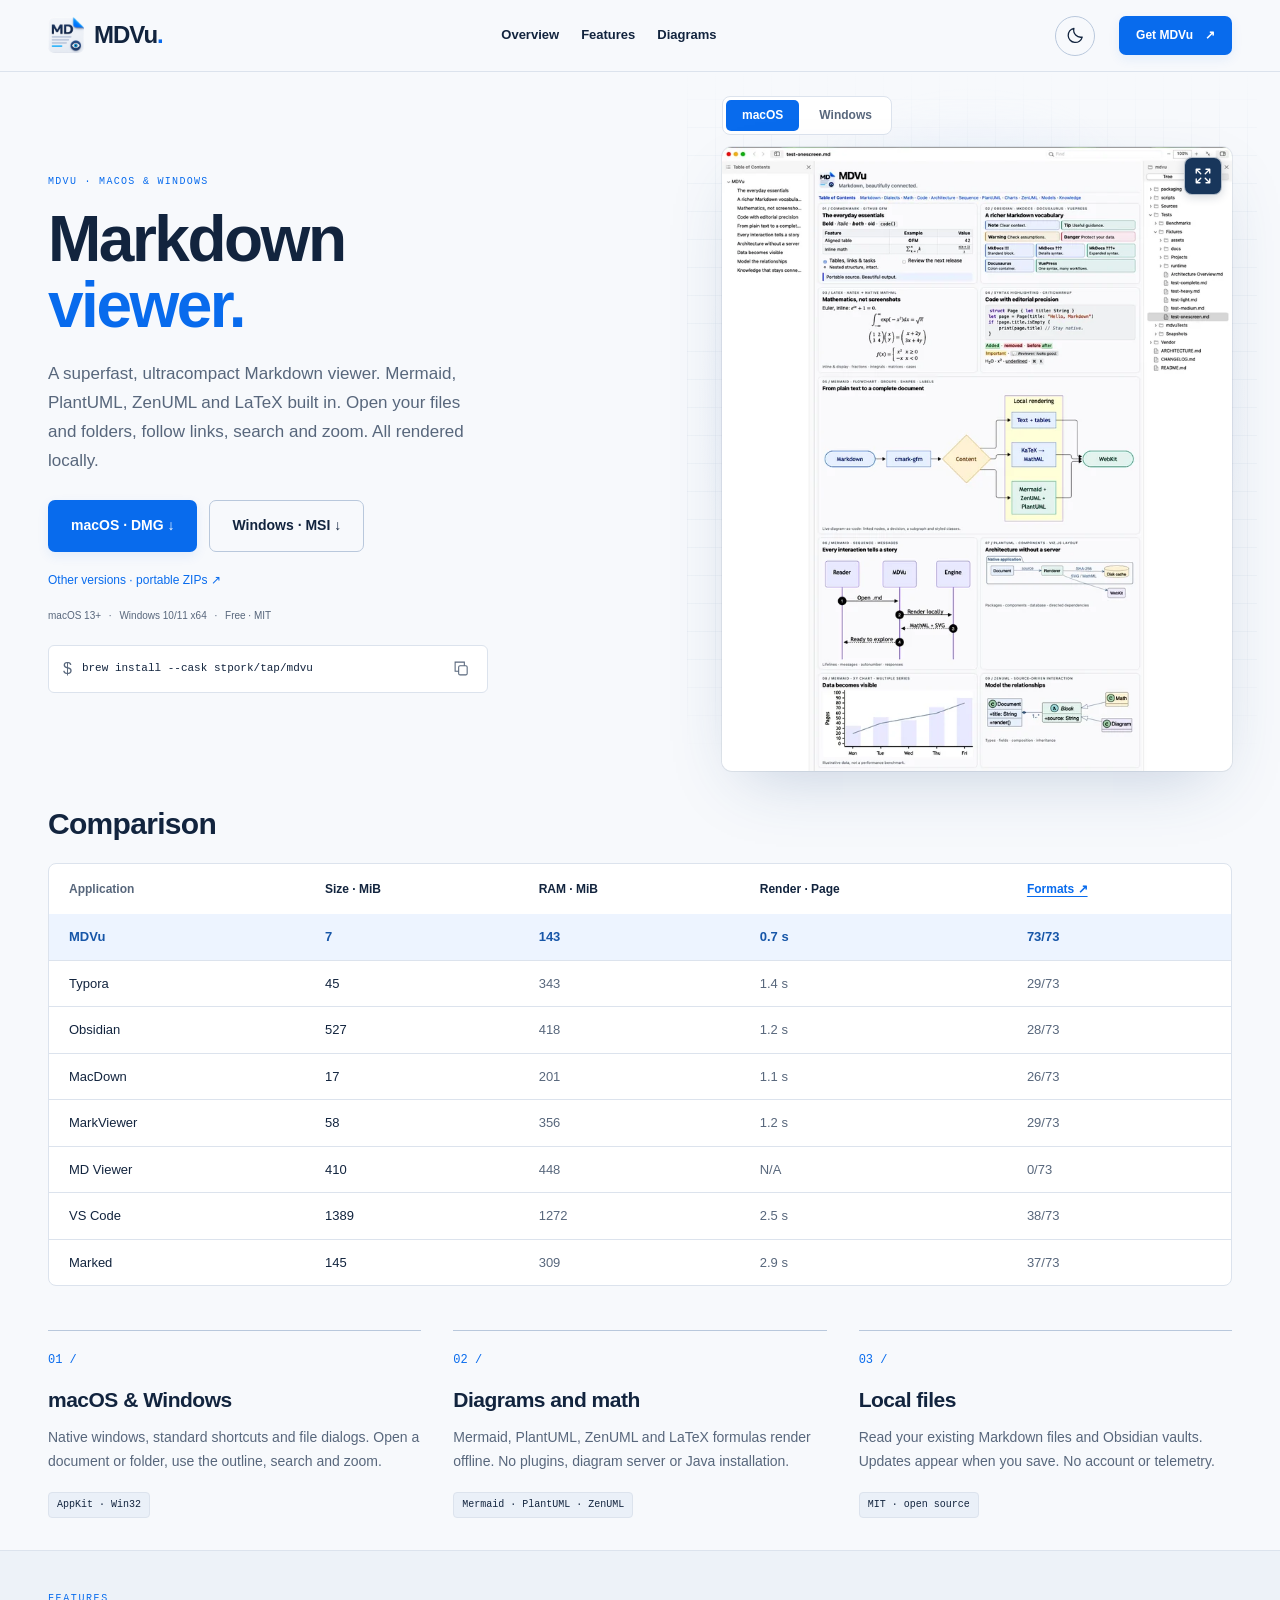
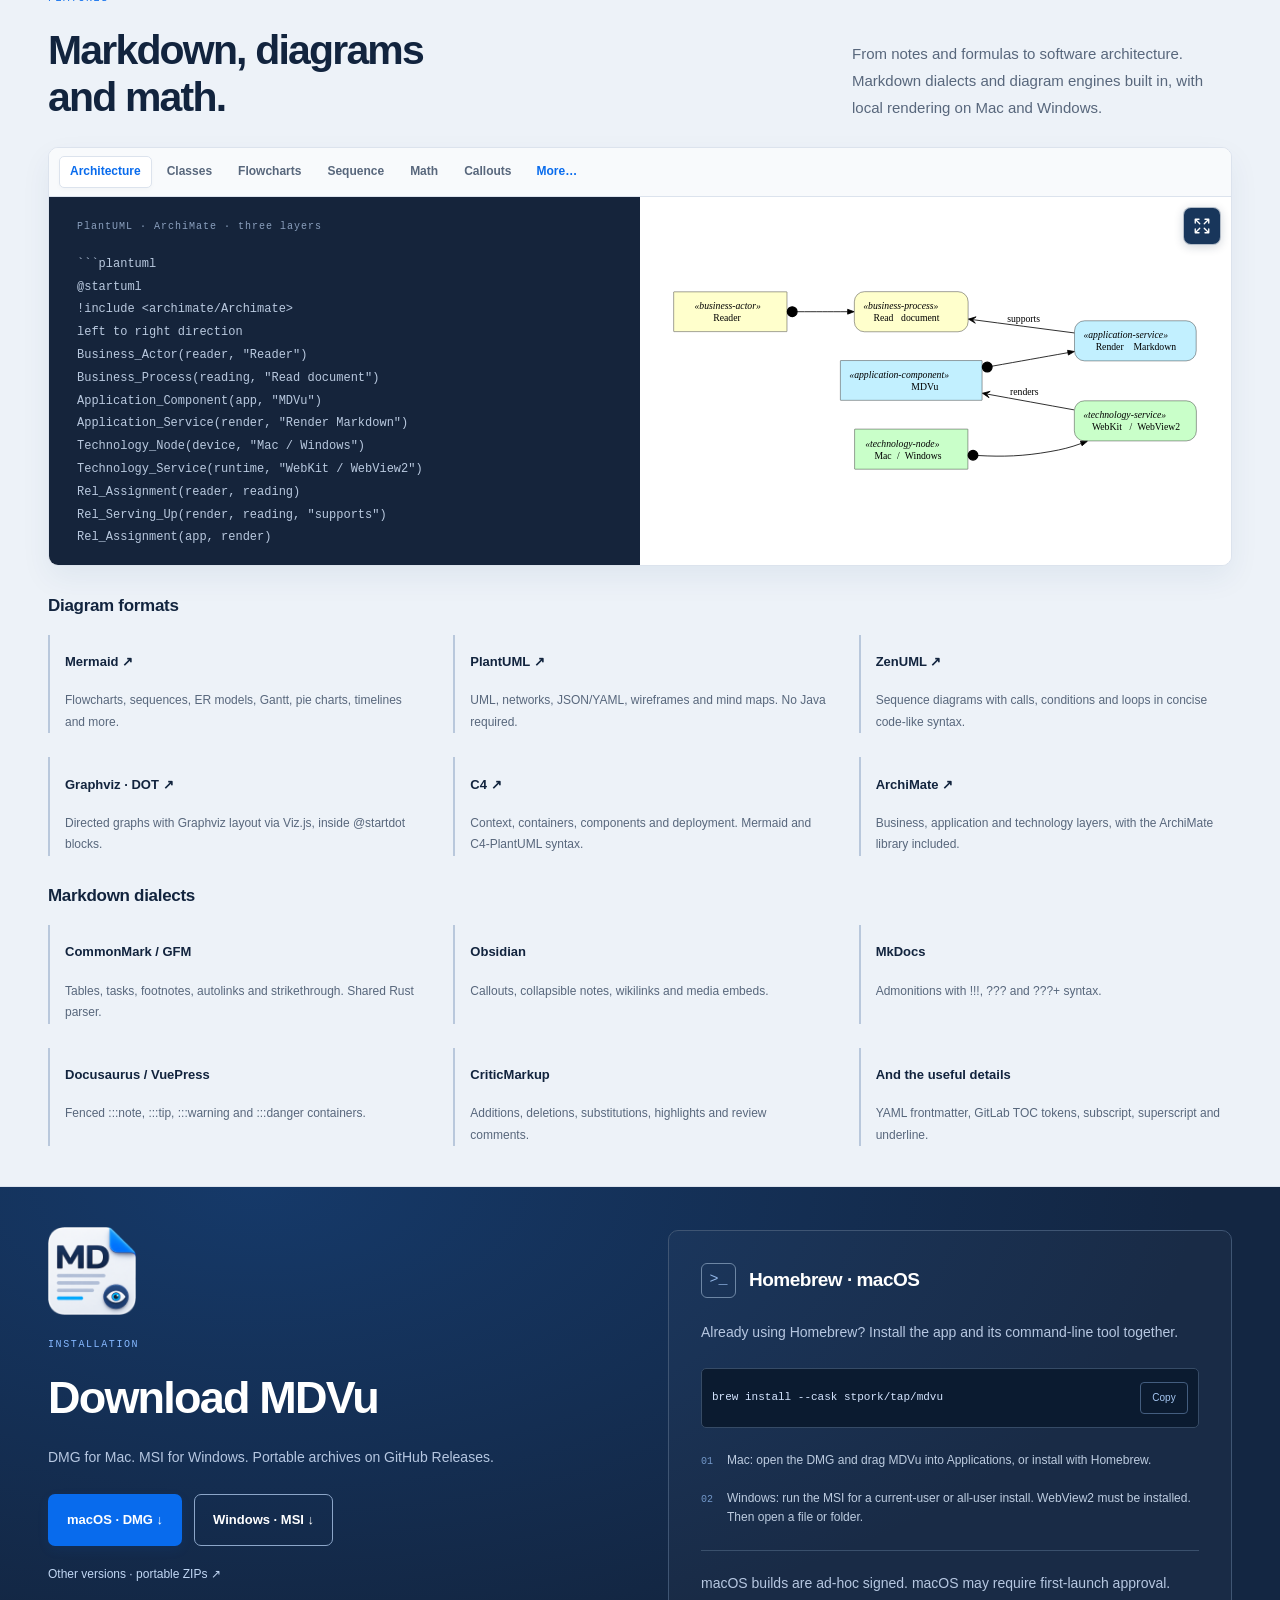
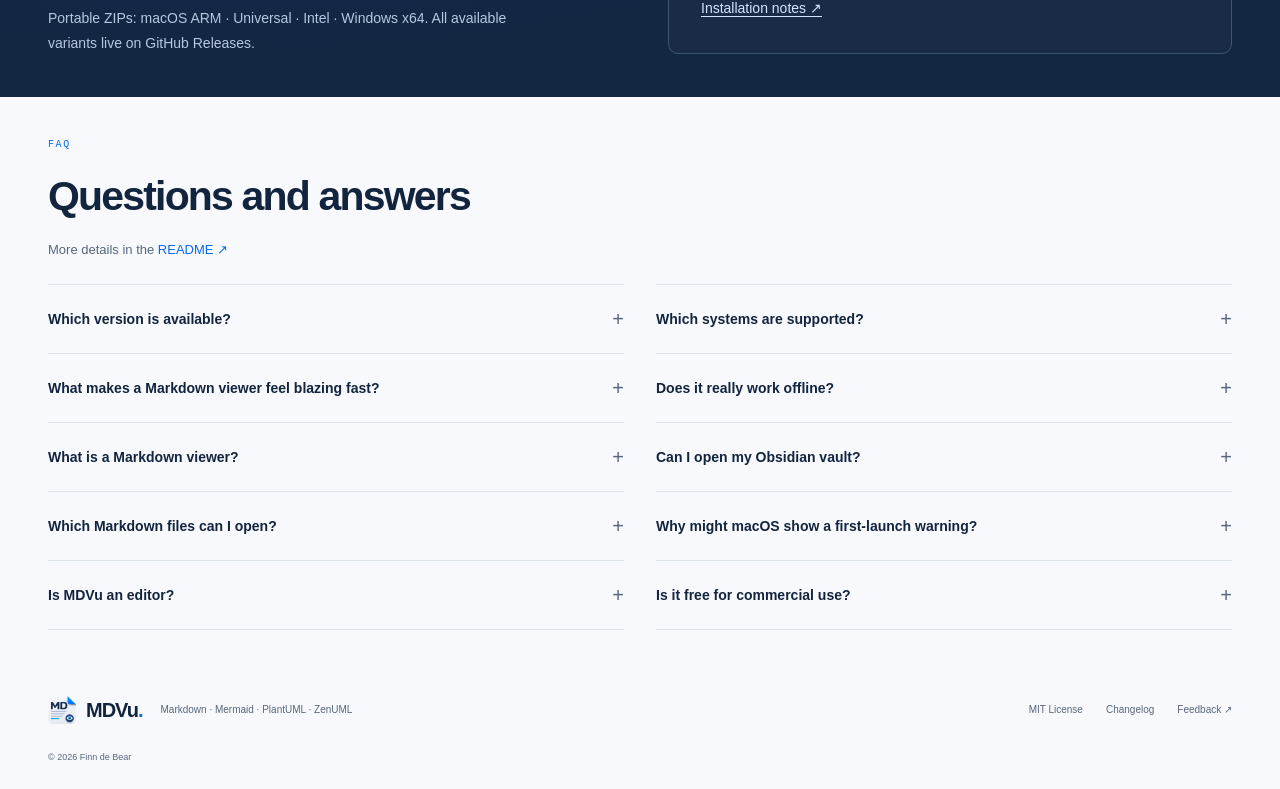
==== commit bbc65cbc: "Display MacDown's short product name across comparison pages" ====
--- a/mdvu/index.html
+++ b/mdvu/index.html
@@ -22,7 +22,7 @@
 <p class="hero-meta">macOS 13+ <span>·</span> Windows 10/11 x64 <span>·</span> Free · MIT</p>
 <div class="hero-terminal"><span aria-hidden="true">$</span><code>brew install --cask stpork/tap/mdvu</code><button class="copy" type="button" data-copy="brew install --cask stpork/tap/mdvu" aria-label="Copy Homebrew command"><svg width="17" height="17" viewBox="0 0 24 24" fill="none" stroke="currentColor" stroke-width="1.5" aria-hidden="true"><rect x="8" y="8" width="12" height="13" rx="2"/><path d="M16 8V3H3v13h5"/></svg></button></div>
 </div><figure class="hero-visual"><div class="platform-tabs" role="tablist" aria-label="Platform"><button type="button" role="tab" id="tab-mac" aria-controls="screenshot-mac" aria-selected="true" tabindex="0" data-platform="mac">macOS</button><button type="button" role="tab" id="tab-win" aria-controls="screenshot-win" aria-selected="false" tabindex="-1" data-platform="win">Windows</button></div><div id="screenshot-mac" role="tabpanel" aria-labelledby="tab-mac"><a class="screenshot-link" href="/mdvu/assets/mdvu-mac.jpg?v=397eaa460bbd" data-preview aria-haspopup="dialog" aria-label="Enlarge the macOS screenshot"><picture><source type="image/webp" srcset="/mdvu/assets/mdvu-mac-720.webp?v=b406fdf19aa5 720w, /mdvu/assets/mdvu-mac.webp?v=1689f99b1c11 1440w" sizes="(max-width: 760px) 92vw, 55vw"><img class="app-screenshot" src="/mdvu/assets/mdvu-mac.jpg?v=397eaa460bbd" width="1440" height="1760" loading="lazy" alt="MDVu on macOS showing Markdown, math, callouts and diagrams, with a table of contents and file navigator"></picture><span class="preview-zoom" aria-hidden="true"><svg width="18" height="18" viewBox="0 0 24 24" fill="none" stroke="currentColor" stroke-width="1.8" stroke-linecap="round" stroke-linejoin="round" aria-hidden="true"><path d="M8 3H3v5m13-5h5v5M3 16v5h5m13-5v5h-5M3 3l6 6m12-6-6 6M3 21l6-6m12 6-6-6"/></svg></span></a></div><div id="screenshot-win" role="tabpanel" aria-labelledby="tab-win" hidden><a class="screenshot-link" href="/mdvu/assets/mdvu-win.jpg?v=f02269028800" data-preview aria-haspopup="dialog" aria-label="Enlarge the Windows screenshot"><picture><source type="image/webp" srcset="/mdvu/assets/mdvu-win-720.webp?v=2fc815fbd4f8 720w, /mdvu/assets/mdvu-win.webp?v=8da7387aae9d 1440w" sizes="(max-width: 760px) 92vw, 55vw"><img class="app-screenshot" src="/mdvu/assets/mdvu-win.jpg?v=f02269028800" width="1440" height="1760" loading="lazy" alt="MDVu on Windows showing Markdown, math, callouts and diagrams, with a table of contents and file navigator"></picture><span class="preview-zoom" aria-hidden="true"><svg width="18" height="18" viewBox="0 0 24 24" fill="none" stroke="currentColor" stroke-width="1.8" stroke-linecap="round" stroke-linejoin="round" aria-hidden="true"><path d="M8 3H3v5m13-5h5v5M3 16v5h5m13-5v5h-5M3 3l6 6m12-6-6 6M3 21l6-6m12 6-6-6"/></svg></span></a></div></figure></section>
-<div class="container comparison-section"><section class="landing-comparison" id="comparison" aria-labelledby="comparison-title"><h2 id="comparison-title">Comparison</h2><div class="table-scroll" tabindex="0" role="region" aria-label="Application comparison"><table class="landing-table"><thead><tr><th scope="col"><strong>Application</strong></th><th scope="col"><strong><span title="Installed Universal app; excludes system browser runtime and user profiles">Size · MiB</span></strong></th><th scope="col"><strong><span title="Application memory in MiB; recorded sources in comparison data">RAM · MiB</span></strong></th><th scope="col"><strong><span title="Warm process start to the first visible two-node Mermaid diagram; cached SVG allowed">Render · Page</span></strong></th><th scope="col"><strong><a href="/mdvu/diagrams/">Formats ↗</a></strong></th></tr></thead><tbody><tr><th scope="row">MDVu</th><td>7</td><td>143</td><td>0.7 s</td><td>73/73</td></tr><tr><th scope="row">Typora</th><td>45</td><td>343</td><td>1.4 s</td><td>29/73</td></tr><tr><th scope="row">Obsidian</th><td>527</td><td>418</td><td>1.2 s</td><td>28/73</td></tr><tr><th scope="row">MacDown 3000</th><td>17</td><td>201</td><td>1.1 s</td><td>26/73</td></tr><tr><th scope="row">MarkViewer</th><td>58</td><td>356</td><td>1.2 s</td><td>29/73</td></tr><tr><th scope="row">MD Viewer</th><td>410</td><td>448</td><td>N/A</td><td>0/73</td></tr><tr><th scope="row">VS Code</th><td>1389</td><td>1272</td><td>2.5 s</td><td>38/73</td></tr><tr><th scope="row">Marked</th><td>145</td><td>309</td><td>2.9 s</td><td>37/73</td></tr></tbody></table></div></section></div>
+<div class="container comparison-section"><section class="landing-comparison" id="comparison" aria-labelledby="comparison-title"><h2 id="comparison-title">Comparison</h2><div class="table-scroll" tabindex="0" role="region" aria-label="Application comparison"><table class="landing-table"><thead><tr><th scope="col"><strong>Application</strong></th><th scope="col"><strong><span title="Installed Universal app; excludes system browser runtime and user profiles">Size · MiB</span></strong></th><th scope="col"><strong><span title="Application memory in MiB; recorded sources in comparison data">RAM · MiB</span></strong></th><th scope="col"><strong><span title="Warm process start to the first visible two-node Mermaid diagram; cached SVG allowed">Render · Page</span></strong></th><th scope="col"><strong><a href="/mdvu/diagrams/">Formats ↗</a></strong></th></tr></thead><tbody><tr><th scope="row">MDVu</th><td>7</td><td>143</td><td>0.7 s</td><td>73/73</td></tr><tr><th scope="row">Typora</th><td>45</td><td>343</td><td>1.4 s</td><td>29/73</td></tr><tr><th scope="row">Obsidian</th><td>527</td><td>418</td><td>1.2 s</td><td>28/73</td></tr><tr><th scope="row">MacDown</th><td>17</td><td>201</td><td>1.1 s</td><td>26/73</td></tr><tr><th scope="row">MarkViewer</th><td>58</td><td>356</td><td>1.2 s</td><td>29/73</td></tr><tr><th scope="row">MD Viewer</th><td>410</td><td>448</td><td>N/A</td><td>0/73</td></tr><tr><th scope="row">VS Code</th><td>1389</td><td>1272</td><td>2.5 s</td><td>38/73</td></tr><tr><th scope="row">Marked</th><td>145</td><td>309</td><td>2.9 s</td><td>37/73</td></tr></tbody></table></div></section></div>
 <section class="section container overview" id="why" aria-label="Overview"><div class="principles"><article class="principle"><span class="index">01 /</span><h3>macOS & Windows</h3><p>Native windows, standard shortcuts and file dialogs. Open a document or folder, use the outline, search and zoom.</p><span class="principle-tag">AppKit · Win32</span></article><article class="principle"><span class="index">02 /</span><h3>Diagrams and math</h3><p>Mermaid, PlantUML, ZenUML and LaTeX formulas render offline. No plugins, diagram server or Java installation.</p><span class="principle-tag">Mermaid · PlantUML · ZenUML</span></article><article class="principle"><span class="index">03 /</span><h3>Local files</h3><p>Read your existing Markdown files and Obsidian vaults. Updates appear when you save. No account or telemetry.</p><span class="principle-tag">MIT · open source</span></article></div></section>
 
 <section class="feature-section section" id="features"><div class="container"><div class="split-heading"><div><p class="eyebrow">FEATURES</p><h2>Markdown, diagrams<br>and math.</h2></div><p>From notes and formulas to software architecture. Markdown dialects and diagram engines built in, with local rendering on Mac and Windows.</p></div>
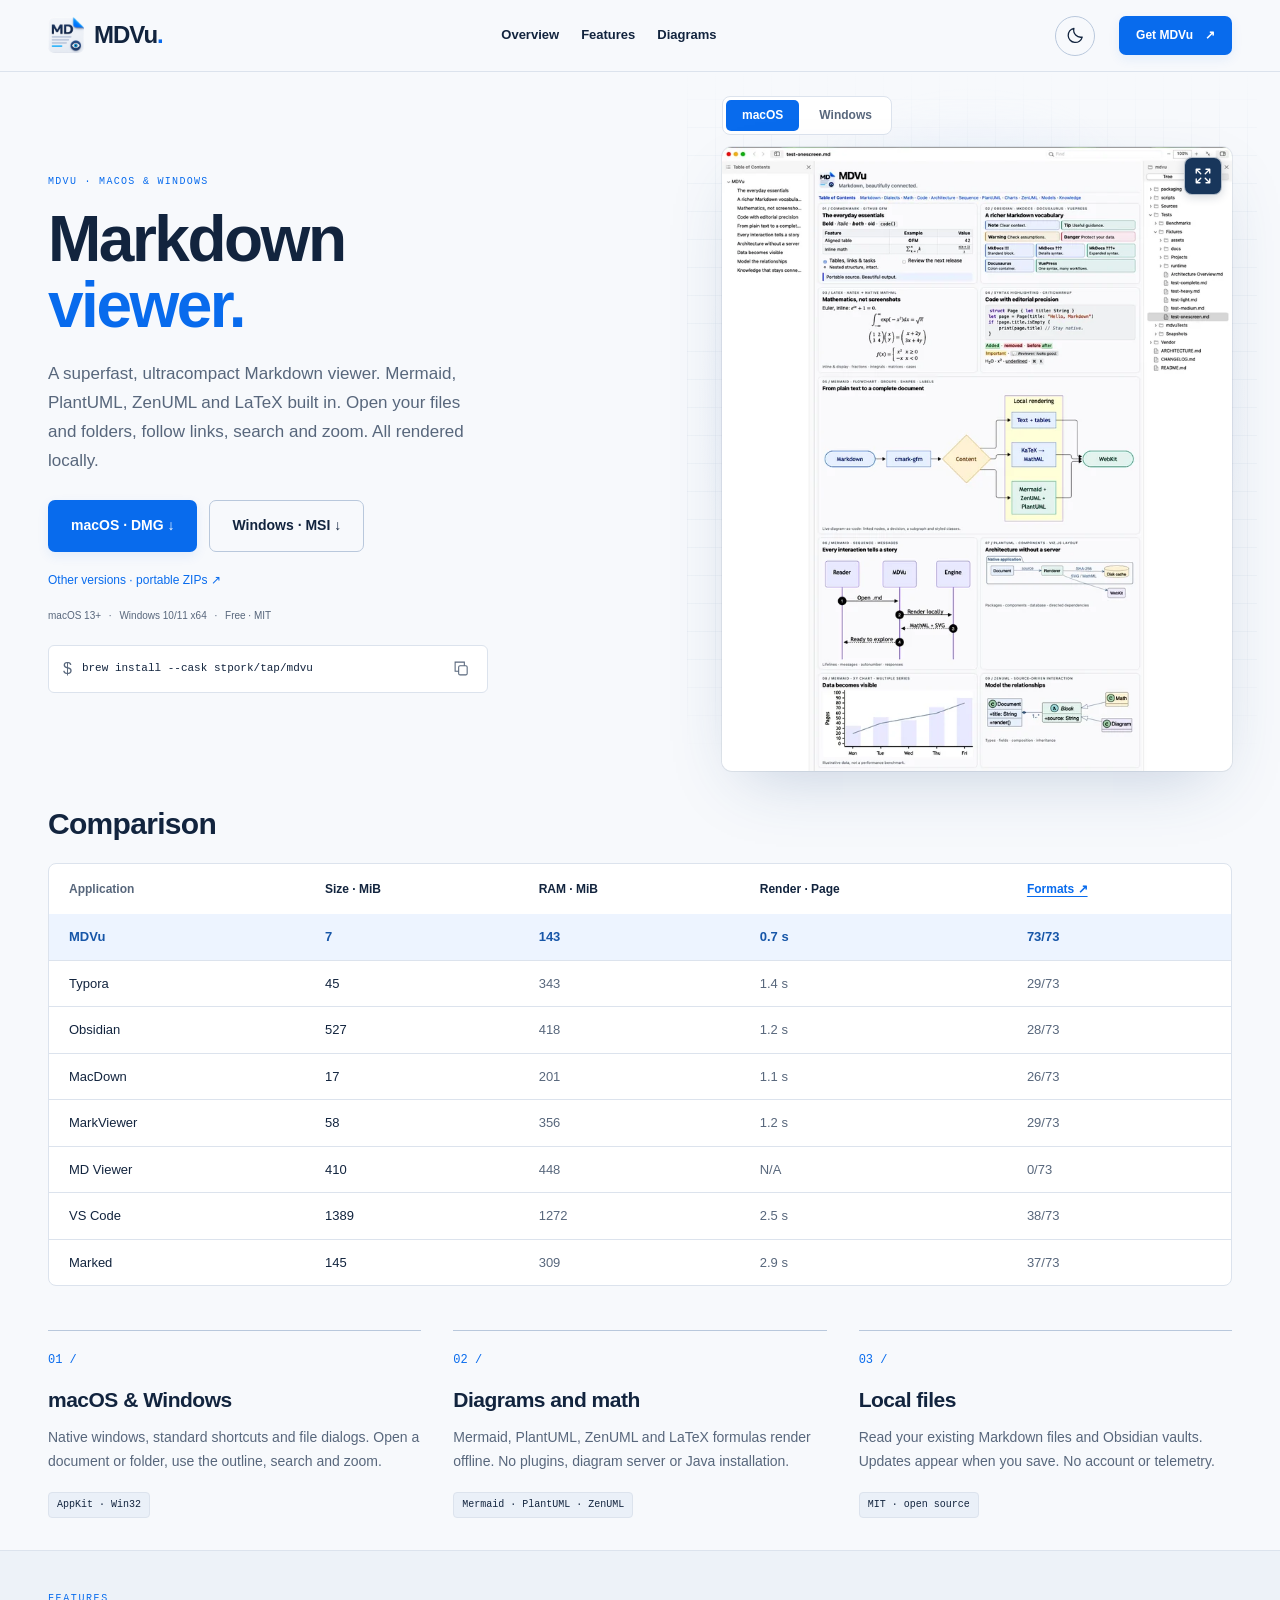
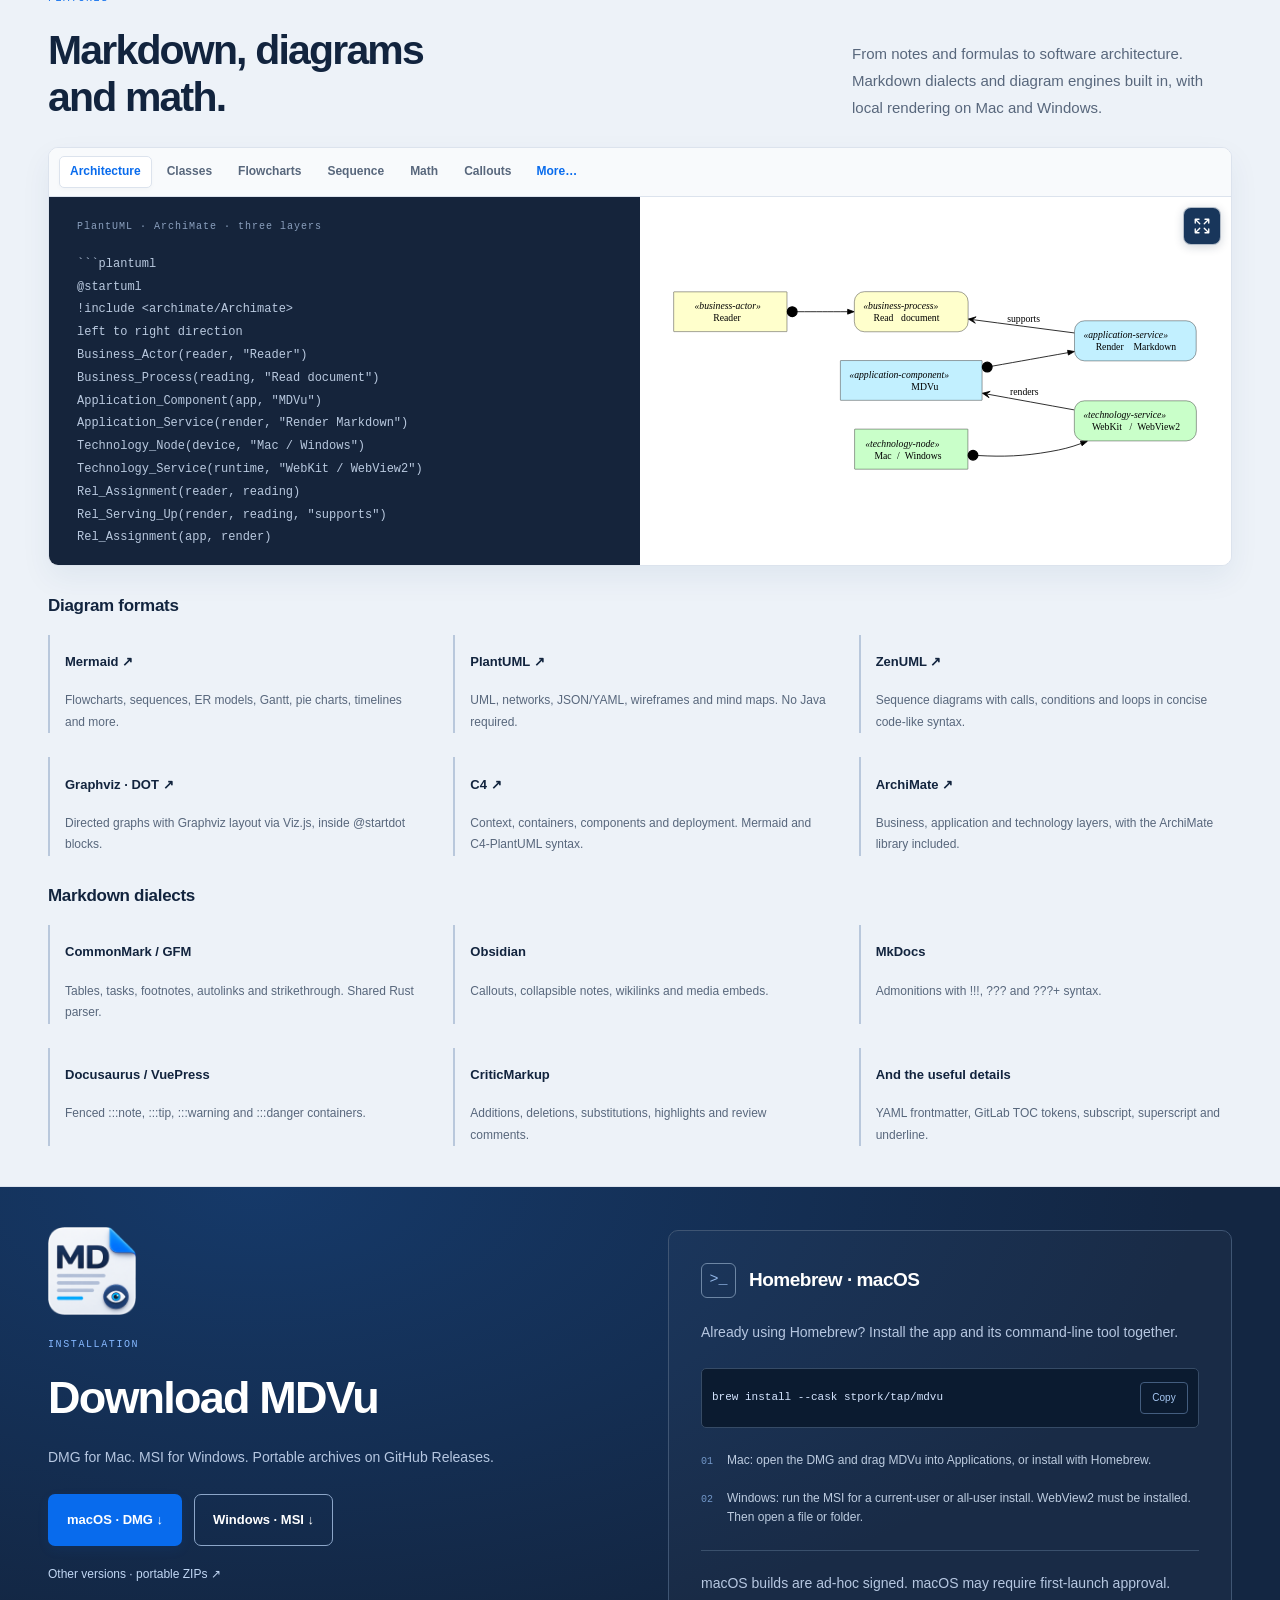
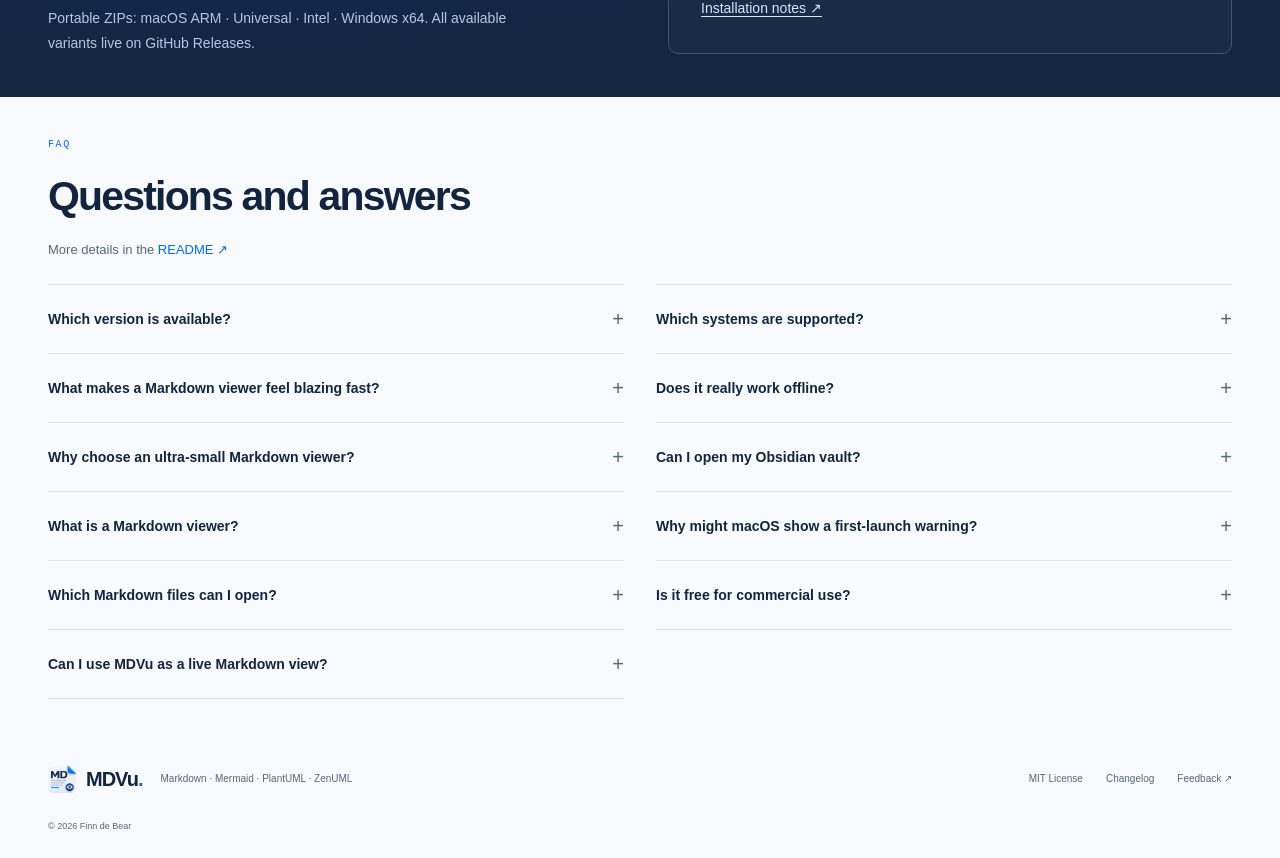
==== commit d190b7bc: "Improve search metadata, app schema and Markdown discovery copy" ====
--- a/mdvu/index.html
+++ b/mdvu/index.html
@@ -3,13 +3,13 @@
 <head>
 <meta name="google-site-verification" content="8hoHZ7azFNVSv9x07AUhAS5xpXH3vrk-LlH07z-cgBc">
 <meta charset="utf-8"><meta name="viewport" content="width=device-width, initial-scale=1">
-<title>MDVu — Ultrafast Markdown Viewer for Mac & Windows</title><meta name="description" content="A supercompact MD file viewer for Mac and Windows. Read Markdown, diagrams and LaTeX offline. Native, free and open source, with Mermaid and PlantUML built in.">
+<title>MDVu — Ultrafast Markdown Viewer for Mac & Windows</title><meta name="description" content="A superlight, ultracompact Markdown viewer for Mac and Windows. Read MD files, Mermaid, PlantUML and LaTeX offline. Native, free and open source.">
 <meta name="robots" content="index, follow, max-image-preview:large">
 <meta name="theme-color" content="#f7f9fc"><meta name="color-scheme" content="light dark">
 <link rel="canonical" href="https://stpork.github.io/mdvu/">
-<meta property="og:type" content="website"><meta property="og:site_name" content="MDVu"><meta property="og:title" content="MDVu — Ultrafast Markdown Viewer for Mac & Windows"><meta property="og:description" content="A supercompact MD file viewer for Mac and Windows. Read Markdown, diagrams and LaTeX offline. Native, free and open source, with Mermaid and PlantUML built in."><meta property="og:url" content="https://stpork.github.io/mdvu/"><meta property="og:image" content="https://stpork.github.io/mdvu/assets/social.jpg"><meta property="og:image:width" content="1120"><meta property="og:image:height" content="630"><meta property="og:image:alt" content="MDVu — native Markdown viewer for Mac and Windows"><meta property="og:locale" content="en_US"><meta name="twitter:card" content="summary_large_image"><meta name="twitter:title" content="MDVu — Ultrafast Markdown Viewer for Mac & Windows"><meta name="twitter:description" content="A supercompact MD file viewer for Mac and Windows. Read Markdown, diagrams and LaTeX offline. Native, free and open source, with Mermaid and PlantUML built in."><meta name="twitter:image" content="https://stpork.github.io/mdvu/assets/social.jpg"><meta name="twitter:image:alt" content="MDVu — native Markdown and MD file viewer">
+<meta property="og:type" content="website"><meta property="og:site_name" content="MDVu"><meta property="og:title" content="MDVu — Ultrafast Markdown Viewer for Mac & Windows"><meta property="og:description" content="A superlight, ultracompact Markdown viewer for Mac and Windows. Read MD files, Mermaid, PlantUML and LaTeX offline. Native, free and open source."><meta property="og:url" content="https://stpork.github.io/mdvu/"><meta property="og:image" content="https://stpork.github.io/mdvu/assets/social.jpg"><meta property="og:image:width" content="1120"><meta property="og:image:height" content="630"><meta property="og:image:alt" content="MDVu — native Markdown viewer for Mac and Windows"><meta property="og:locale" content="en_US"><meta name="twitter:card" content="summary_large_image"><meta name="twitter:title" content="MDVu — Ultrafast Markdown Viewer for Mac & Windows"><meta name="twitter:description" content="A superlight, ultracompact Markdown viewer for Mac and Windows. Read MD files, Mermaid, PlantUML and LaTeX offline. Native, free and open source."><meta name="twitter:image" content="https://stpork.github.io/mdvu/assets/social.jpg"><meta name="twitter:image:alt" content="MDVu — native Markdown and MD file viewer">
 <link rel="icon" type="image/png" sizes="96x96" href="/mdvu/assets/favicon-96.png"><link rel="apple-touch-icon" href="/mdvu/assets/apple-touch-icon.png"><script src="/mdvu/assets/theme.js?v=55d25b530188"></script><link rel="stylesheet" href="/mdvu/assets/site.css?v=01b2d64cb5e1"><script src="/mdvu/assets/site.js?v=849b1008035b" defer></script>
-<script type="application/ld+json">{"@context":"https://schema.org","@graph":[{"@type":"SoftwareApplication","@id":"https://stpork.github.io/mdvu/#app","name":"MDVu","url":"https://stpork.github.io/mdvu/","applicationCategory":"UtilitiesApplication","operatingSystem":["macOS 13+","Windows 10/11 x64"],"softwareVersion":"0.5.0","description":"A supercompact MD file viewer for Mac and Windows. Read Markdown, diagrams and LaTeX offline. Native, free and open source, with Mermaid and PlantUML built in.","image":"https://stpork.github.io/mdvu/assets/mdvu-mac.jpg","screenshot":["https://stpork.github.io/mdvu/assets/mdvu-mac.jpg","https://stpork.github.io/mdvu/assets/mdvu-win.jpg"],"downloadUrl":"https://github.com/stpork/mdvu/releases/download/v0.5.0/mdvu-0.5.0-macos.dmg","license":"https://opensource.org/license/mit","offers":{"@type":"Offer","price":"0","priceCurrency":"USD"},"author":{"@type":"Person","name":"Finn de Bear","url":"https://github.com/stpork"}},{"@type":"WebSite","@id":"https://stpork.github.io/mdvu/#website","name":"MDVu","url":"https://stpork.github.io/mdvu/","inLanguage":"en"},{"@type":"WebPage","@id":"https://stpork.github.io/mdvu/#webpage","url":"https://stpork.github.io/mdvu/","name":"MDVu — Ultrafast Markdown Viewer for Mac & Windows","description":"A supercompact MD file viewer for Mac and Windows. Read Markdown, diagrams and LaTeX offline. Native, free and open source, with Mermaid and PlantUML built in.","inLanguage":"en","isPartOf":{"@id":"https://stpork.github.io/mdvu/#website"},"about":{"@id":"https://stpork.github.io/mdvu/#app"}}]}</script>
+<script type="application/ld+json">{"@context":"https://schema.org","@graph":[{"@type":"SoftwareApplication","@id":"https://stpork.github.io/mdvu/#app","name":"MDVu","url":"https://stpork.github.io/mdvu/","applicationCategory":"UtilitiesApplication","operatingSystem":["macOS 13+","Windows 10/11 x64"],"softwareVersion":"0.5.0","description":"A superlight, ultracompact Markdown viewer for Mac and Windows. Read MD files, Mermaid, PlantUML and LaTeX offline. Native, free and open source.","image":"https://stpork.github.io/mdvu/assets/mdvu-mac.jpg","screenshot":["https://stpork.github.io/mdvu/assets/mdvu-mac.jpg","https://stpork.github.io/mdvu/assets/mdvu-win.jpg"],"downloadUrl":["https://github.com/stpork/mdvu/releases/download/v0.5.0/mdvu-0.5.0-macos.dmg","https://github.com/stpork/mdvu/releases/download/v0.5.0/mdvu-0.5.0-windows-x86_64.msi"],"sameAs":"https://github.com/stpork/mdvu","isAccessibleForFree":true,"releaseNotes":"https://github.com/stpork/mdvu/releases/tag/v0.5.0","featureList":["Native macOS and Windows Markdown viewer","CommonMark, GFM and Obsidian Markdown extensions","Offline Mermaid, PlantUML, ZenUML, Graphviz DOT, C4 and ArchiMate diagrams","LaTeX math with KaTeX and MathML","Search, outline, folder navigation and zoom"],"license":"https://opensource.org/license/mit","offers":{"@type":"Offer","price":"0","priceCurrency":"USD"},"author":{"@type":"Person","name":"Finn de Bear","url":"https://github.com/stpork"}},{"@type":"WebSite","@id":"https://stpork.github.io/mdvu/#website","name":"MDVu","alternateName":"MDVu Markdown Viewer","url":"https://stpork.github.io/mdvu/","inLanguage":["en","ru"]},{"@type":"WebPage","@id":"https://stpork.github.io/mdvu/#webpage","url":"https://stpork.github.io/mdvu/","name":"MDVu — Ultrafast Markdown Viewer for Mac & Windows","description":"A superlight, ultracompact Markdown viewer for Mac and Windows. Read MD files, Mermaid, PlantUML and LaTeX offline. Native, free and open source.","inLanguage":"en","isPartOf":{"@id":"https://stpork.github.io/mdvu/#website"},"about":{"@id":"https://stpork.github.io/mdvu/#app"}}]}</script>
 </head>
 <body>
 <a class="skip" href="#main">Skip to content</a>
@@ -21,7 +21,7 @@
 <div class="hero-buttons"><a class="button" data-download-platform="mac" href="https://github.com/stpork/mdvu/releases/download/v0.5.0/mdvu-0.5.0-macos.dmg" download>macOS · DMG ↓</a><a class="button button-outline" data-download-platform="win" href="https://github.com/stpork/mdvu/releases/download/v0.5.0/mdvu-0.5.0-windows-x86_64.msi" download>Windows · MSI ↓</a></div><div class="download-links"><a href="https://github.com/stpork/mdvu/releases">Other versions · portable ZIPs ↗</a></div>
 <p class="hero-meta">macOS 13+ <span>·</span> Windows 10/11 x64 <span>·</span> Free · MIT</p>
 <div class="hero-terminal"><span aria-hidden="true">$</span><code>brew install --cask stpork/tap/mdvu</code><button class="copy" type="button" data-copy="brew install --cask stpork/tap/mdvu" aria-label="Copy Homebrew command"><svg width="17" height="17" viewBox="0 0 24 24" fill="none" stroke="currentColor" stroke-width="1.5" aria-hidden="true"><rect x="8" y="8" width="12" height="13" rx="2"/><path d="M16 8V3H3v13h5"/></svg></button></div>
-</div><figure class="hero-visual"><div class="platform-tabs" role="tablist" aria-label="Platform"><button type="button" role="tab" id="tab-mac" aria-controls="screenshot-mac" aria-selected="true" tabindex="0" data-platform="mac">macOS</button><button type="button" role="tab" id="tab-win" aria-controls="screenshot-win" aria-selected="false" tabindex="-1" data-platform="win">Windows</button></div><div id="screenshot-mac" role="tabpanel" aria-labelledby="tab-mac"><a class="screenshot-link" href="/mdvu/assets/mdvu-mac.jpg?v=397eaa460bbd" data-preview aria-haspopup="dialog" aria-label="Enlarge the macOS screenshot"><picture><source type="image/webp" srcset="/mdvu/assets/mdvu-mac-720.webp?v=b406fdf19aa5 720w, /mdvu/assets/mdvu-mac.webp?v=1689f99b1c11 1440w" sizes="(max-width: 760px) 92vw, 55vw"><img class="app-screenshot" src="/mdvu/assets/mdvu-mac.jpg?v=397eaa460bbd" width="1440" height="1760" loading="lazy" alt="MDVu on macOS showing Markdown, math, callouts and diagrams, with a table of contents and file navigator"></picture><span class="preview-zoom" aria-hidden="true"><svg width="18" height="18" viewBox="0 0 24 24" fill="none" stroke="currentColor" stroke-width="1.8" stroke-linecap="round" stroke-linejoin="round" aria-hidden="true"><path d="M8 3H3v5m13-5h5v5M3 16v5h5m13-5v5h-5M3 3l6 6m12-6-6 6M3 21l6-6m12 6-6-6"/></svg></span></a></div><div id="screenshot-win" role="tabpanel" aria-labelledby="tab-win" hidden><a class="screenshot-link" href="/mdvu/assets/mdvu-win.jpg?v=f02269028800" data-preview aria-haspopup="dialog" aria-label="Enlarge the Windows screenshot"><picture><source type="image/webp" srcset="/mdvu/assets/mdvu-win-720.webp?v=2fc815fbd4f8 720w, /mdvu/assets/mdvu-win.webp?v=8da7387aae9d 1440w" sizes="(max-width: 760px) 92vw, 55vw"><img class="app-screenshot" src="/mdvu/assets/mdvu-win.jpg?v=f02269028800" width="1440" height="1760" loading="lazy" alt="MDVu on Windows showing Markdown, math, callouts and diagrams, with a table of contents and file navigator"></picture><span class="preview-zoom" aria-hidden="true"><svg width="18" height="18" viewBox="0 0 24 24" fill="none" stroke="currentColor" stroke-width="1.8" stroke-linecap="round" stroke-linejoin="round" aria-hidden="true"><path d="M8 3H3v5m13-5h5v5M3 16v5h5m13-5v5h-5M3 3l6 6m12-6-6 6M3 21l6-6m12 6-6-6"/></svg></span></a></div></figure></section>
+</div><figure class="hero-visual"><div class="platform-tabs" role="tablist" aria-label="Platform"><button type="button" role="tab" id="tab-mac" aria-controls="screenshot-mac" aria-selected="true" tabindex="0" data-platform="mac">macOS</button><button type="button" role="tab" id="tab-win" aria-controls="screenshot-win" aria-selected="false" tabindex="-1" data-platform="win">Windows</button></div><div id="screenshot-mac" role="tabpanel" aria-labelledby="tab-mac"><a class="screenshot-link" href="/mdvu/assets/mdvu-mac.jpg?v=397eaa460bbd" data-preview aria-haspopup="dialog" aria-label="Enlarge the macOS screenshot"><picture><source type="image/webp" srcset="/mdvu/assets/mdvu-mac-720.webp?v=b406fdf19aa5 720w, /mdvu/assets/mdvu-mac.webp?v=1689f99b1c11 1440w" sizes="(max-width: 760px) 92vw, 55vw"><img class="app-screenshot" src="/mdvu/assets/mdvu-mac.jpg?v=397eaa460bbd" width="1440" height="1760" loading="eager" fetchpriority="high" alt="MDVu on macOS showing Markdown, math, callouts and diagrams, with a table of contents and file navigator"></picture><span class="preview-zoom" aria-hidden="true"><svg width="18" height="18" viewBox="0 0 24 24" fill="none" stroke="currentColor" stroke-width="1.8" stroke-linecap="round" stroke-linejoin="round" aria-hidden="true"><path d="M8 3H3v5m13-5h5v5M3 16v5h5m13-5v5h-5M3 3l6 6m12-6-6 6M3 21l6-6m12 6-6-6"/></svg></span></a></div><div id="screenshot-win" role="tabpanel" aria-labelledby="tab-win" hidden><a class="screenshot-link" href="/mdvu/assets/mdvu-win.jpg?v=f02269028800" data-preview aria-haspopup="dialog" aria-label="Enlarge the Windows screenshot"><picture><source type="image/webp" srcset="/mdvu/assets/mdvu-win-720.webp?v=2fc815fbd4f8 720w, /mdvu/assets/mdvu-win.webp?v=8da7387aae9d 1440w" sizes="(max-width: 760px) 92vw, 55vw"><img class="app-screenshot" src="/mdvu/assets/mdvu-win.jpg?v=f02269028800" width="1440" height="1760" loading="lazy" fetchpriority="auto" alt="MDVu on Windows showing Markdown, math, callouts and diagrams, with a table of contents and file navigator"></picture><span class="preview-zoom" aria-hidden="true"><svg width="18" height="18" viewBox="0 0 24 24" fill="none" stroke="currentColor" stroke-width="1.8" stroke-linecap="round" stroke-linejoin="round" aria-hidden="true"><path d="M8 3H3v5m13-5h5v5M3 16v5h5m13-5v5h-5M3 3l6 6m12-6-6 6M3 21l6-6m12 6-6-6"/></svg></span></a></div></figure></section>
 <div class="container comparison-section"><section class="landing-comparison" id="comparison" aria-labelledby="comparison-title"><h2 id="comparison-title">Comparison</h2><div class="table-scroll" tabindex="0" role="region" aria-label="Application comparison"><table class="landing-table"><thead><tr><th scope="col"><strong>Application</strong></th><th scope="col"><strong><span title="Installed Universal app; excludes system browser runtime and user profiles">Size · MiB</span></strong></th><th scope="col"><strong><span title="Application memory in MiB; recorded sources in comparison data">RAM · MiB</span></strong></th><th scope="col"><strong><span title="Warm process start to the first visible two-node Mermaid diagram; cached SVG allowed">Render · Page</span></strong></th><th scope="col"><strong><a href="/mdvu/diagrams/">Formats ↗</a></strong></th></tr></thead><tbody><tr><th scope="row">MDVu</th><td>7</td><td>143</td><td>0.7 s</td><td>73/73</td></tr><tr><th scope="row">Typora</th><td>45</td><td>343</td><td>1.4 s</td><td>29/73</td></tr><tr><th scope="row">Obsidian</th><td>527</td><td>418</td><td>1.2 s</td><td>28/73</td></tr><tr><th scope="row">MacDown</th><td>17</td><td>201</td><td>1.1 s</td><td>26/73</td></tr><tr><th scope="row">MarkViewer</th><td>58</td><td>356</td><td>1.2 s</td><td>29/73</td></tr><tr><th scope="row">MD Viewer</th><td>410</td><td>448</td><td>N/A</td><td>0/73</td></tr><tr><th scope="row">VS Code</th><td>1389</td><td>1272</td><td>2.5 s</td><td>38/73</td></tr><tr><th scope="row">Marked</th><td>145</td><td>309</td><td>2.9 s</td><td>37/73</td></tr></tbody></table></div></section></div>
 <section class="section container overview" id="why" aria-label="Overview"><div class="principles"><article class="principle"><span class="index">01 /</span><h3>macOS & Windows</h3><p>Native windows, standard shortcuts and file dialogs. Open a document or folder, use the outline, search and zoom.</p><span class="principle-tag">AppKit · Win32</span></article><article class="principle"><span class="index">02 /</span><h3>Diagrams and math</h3><p>Mermaid, PlantUML, ZenUML and LaTeX formulas render offline. No plugins, diagram server or Java installation.</p><span class="principle-tag">Mermaid · PlantUML · ZenUML</span></article><article class="principle"><span class="index">03 /</span><h3>Local files</h3><p>Read your existing Markdown files and Obsidian vaults. Updates appear when you save. No account or telemetry.</p><span class="principle-tag">MIT · open source</span></article></div></section>
 
@@ -118,7 +118,7 @@
 <div class="feature-group"><h3>Markdown dialects</h3><div class="dialects"><div><h4>CommonMark / GFM</h4><p>Tables, tasks, footnotes, autolinks and strikethrough. Shared Rust parser.</p></div><div><h4>Obsidian</h4><p>Callouts, collapsible notes, wikilinks and media embeds.</p></div><div><h4>MkDocs</h4><p>Admonitions with !!!, ??? and ???+ syntax.</p></div><div><h4>Docusaurus / VuePress</h4><p>Fenced :::note, :::tip, :::warning and :::danger containers.</p></div><div><h4>CriticMarkup</h4><p>Additions, deletions, substitutions, highlights and review comments.</p></div><div><h4>And the useful details</h4><p>YAML frontmatter, GitLab TOC tokens, subscript, superscript and underline.</p></div></div></div></div></section>
 
 <section class="download-section" id="download"><div class="container download-layout"><div><img src="/mdvu/assets/icon.webp" width="88" height="88" loading="lazy" alt="MDVu"><p class="eyebrow">INSTALLATION</p><h2>Download MDVu</h2><p>DMG for Mac. MSI for Windows. Portable archives on GitHub Releases.</p><div class="hero-buttons"><a class="button" data-download-platform="mac" href="https://github.com/stpork/mdvu/releases/download/v0.5.0/mdvu-0.5.0-macos.dmg" download>macOS · DMG ↓</a><a class="button button-outline" data-download-platform="win" href="https://github.com/stpork/mdvu/releases/download/v0.5.0/mdvu-0.5.0-windows-x86_64.msi" download>Windows · MSI ↓</a></div><div class="download-links"><a href="https://github.com/stpork/mdvu/releases">Other versions · portable ZIPs ↗</a></div><p class="portable-note">Portable ZIPs: macOS ARM · Universal · Intel · Windows x64. All available variants live on GitHub Releases.</p></div><div class="install-card"><div class="install-heading"><span class="terminal-icon" aria-hidden="true">&gt;_</span><h3>Homebrew · macOS</h3></div><p>Already using Homebrew? Install the app and its command-line tool together.</p><div class="install-command"><code>brew install --cask stpork/tap/mdvu</code><button class="copy" type="button" data-copy="brew install --cask stpork/tap/mdvu" aria-label="Copy Homebrew command">Copy</button></div><div class="install-step"><span>01</span><p>Mac: open the DMG and drag MDVu into Applications, or install with Homebrew.</p></div><div class="install-step"><span>02</span><p>Windows: run the MSI for a current-user or all-user install. WebView2 must be installed. Then open a file or folder.</p></div><p class="install-note">macOS builds are ad-hoc signed. macOS may require first-launch approval. <a href="https://github.com/stpork/mdvu#2-pre-built-release-downloads-github-releases">Installation notes ↗</a></p></div></div></section>
-<section class="section container faq-section"><div><p class="eyebrow">FAQ</p><h2>Questions and answers</h2><p>More details in the <a href="https://github.com/stpork/mdvu#readme">README ↗</a></p></div><div class="faq"><div class="faq-column"><details><summary>Which version is available?<span aria-hidden="true">+</span></summary><p>The current release is 0.5.0. Install it with the macOS DMG or Windows MSI, or choose portable ZIPs on GitHub Releases.</p></details><details><summary>What makes a Markdown viewer feel blazing fast?<span aria-hidden="true">+</span></summary><p>A shared Rust parser, native windows and diagram engines loaded only when needed. Cached SVGs speed up repeated document opening. The comparison table reports observed size, memory and first-render times on the same Mac.</p></details><details><summary>What is a Markdown viewer?<span aria-hidden="true">+</span></summary><p>A Markdown viewer, also called an MD viewer, displays plain .md files as formatted documents, with readable headings, tables, code and links. MDVu provides a native Markdown preview on Mac and Windows, including offline math and diagram rendering.</p></details><details><summary>Which Markdown files can I open?<span aria-hidden="true">+</span></summary><p>MDVu is an MD file viewer for .md, .markdown, .mdown and .mkd documents. Open a README, project documentation or a folder of notes directly from Finder, Explorer or the command line. The original Markdown files stay where they are.</p></details><details><summary>Is MDVu an editor?<span aria-hidden="true">+</span></summary><p>MDVu is a dedicated viewer. Write in your favorite editor and keep MDVu beside it: the file watcher refreshes the document when you save. It is made for reading, reviewing and navigating Markdown.</p></details></div><div class="faq-column"><details><summary>Which systems are supported?<span aria-hidden="true">+</span></summary><p>macOS 13+ on Apple Silicon and Intel; Windows 10/11 x64 with the Microsoft WebView2 runtime. Use DMG for Mac or MSI for Windows. Portable ZIPs cover Mac ARM, Universal, Intel and Windows x64. Windows distribution starts with 0.5.0.</p></details><details><summary>Does it really work offline?<span aria-hidden="true">+</span></summary><p>Markdown, math and the bundled diagram engines render locally without a server, account or Java installation. Remote images or other external resources referenced by a document can still use the network. MDVu itself has no telemetry.</p></details><details><summary>Can I open my Obsidian vault?<span aria-hidden="true">+</span></summary><p>Yes. Open a folder or a Markdown file inside your vault. MDVu recognizes .obsidian and .git roots and supports callouts, wikilinks and media embeds. It does not run Obsidian plugins or replicate every vault feature.</p></details><details><summary>Why might macOS show a first-launch warning?<span aria-hidden="true">+</span></summary><p>Current macOS builds use ad-hoc signing, without Apple notarization. Gatekeeper may ask for an explicit first-launch approval. Download only from the project’s official releases, check the published SHA-256 checksum and follow the installation notes linked below.</p></details><details><summary>Is it free for commercial use?<span aria-hidden="true">+</span></summary><p>Yes. MDVu is released under the MIT license, with no subscription or paid feature tier. Bundled third-party components retain their own licenses, listed in the repository.</p></details></div></div></section>
+<section class="section container faq-section"><div><p class="eyebrow">FAQ</p><h2>Questions and answers</h2><p>More details in the <a href="https://github.com/stpork/mdvu#readme">README ↗</a></p></div><div class="faq"><div class="faq-column"><details><summary>Which version is available?<span aria-hidden="true">+</span></summary><p>The current release is 0.5.0. Install it with the macOS DMG or Windows MSI, or choose portable ZIPs on GitHub Releases.</p></details><details><summary>What makes a Markdown viewer feel blazing fast?<span aria-hidden="true">+</span></summary><p>Ultra-fast Markdown parsing comes from a shared Rust core. Native windows and diagram engines loaded only when needed keep the app supercompact. Cached SVGs speed up repeated opening; the comparison reports recorded size, memory and first-render times.</p></details><details><summary>Why choose an ultra-small Markdown viewer?<span aria-hidden="true">+</span></summary><p>A lightweight viewer opens your documents without a full editor or note-taking workspace. MDVu uses the system WebKit or WebView2 engine and compressed diagram libraries for an ultra-compact app with built-in Markdown, math and diagrams.</p></details><details><summary>What is a Markdown viewer?<span aria-hidden="true">+</span></summary><p>A Markdown viewer, also called an MD viewer, displays plain .md files as formatted documents, with readable headings, tables, code and links. MDVu provides a native Markdown preview on Mac and Windows, including offline math and diagram rendering.</p></details><details><summary>Which Markdown files can I open?<span aria-hidden="true">+</span></summary><p>MDVu is an MD file viewer for .md, .markdown, .mdown and .mkd documents. Open a README, project documentation or a folder of notes directly from Finder, Explorer or the command line. The original Markdown files stay where they are.</p></details><details><summary>Can I use MDVu as a live Markdown view?<span aria-hidden="true">+</span></summary><p>MDVu is a dedicated viewer, not an editor. Write in your favorite editor and keep a live Markdown view beside it: saving the file refreshes the preview. Read, review and navigate without changing your workflow.</p></details></div><div class="faq-column"><details><summary>Which systems are supported?<span aria-hidden="true">+</span></summary><p>macOS 13+ on Apple Silicon and Intel; Windows 10/11 x64 with the Microsoft WebView2 runtime. Use DMG for Mac or MSI for Windows. Portable ZIPs cover Mac ARM, Universal, Intel and Windows x64. Windows distribution starts with 0.5.0.</p></details><details><summary>Does it really work offline?<span aria-hidden="true">+</span></summary><p>Markdown, math and the bundled diagram engines render locally without a server, account or Java installation. Remote images or other external resources referenced by a document can still use the network. MDVu itself has no telemetry.</p></details><details><summary>Can I open my Obsidian vault?<span aria-hidden="true">+</span></summary><p>Yes. Open a folder or a Markdown file inside your vault. MDVu recognizes .obsidian and .git roots and supports callouts, wikilinks and media embeds. It does not run Obsidian plugins or replicate every vault feature.</p></details><details><summary>Why might macOS show a first-launch warning?<span aria-hidden="true">+</span></summary><p>Current macOS builds use ad-hoc signing, without Apple notarization. Gatekeeper may ask for an explicit first-launch approval. Download only from the project’s official releases, check the published SHA-256 checksum and follow the installation notes linked below.</p></details><details><summary>Is it free for commercial use?<span aria-hidden="true">+</span></summary><p>Yes. MDVu is released under the MIT license, with no subscription or paid feature tier. Bundled third-party components retain their own licenses, listed in the repository.</p></details></div></div></section>
 </main>
 <footer class="container footer"><a class="brand" href="/mdvu/"><img src="/mdvu/assets/icon.webp" width="28" height="28" loading="lazy" alt=""><span>MDVu<span class="brand-dot">.</span></span></a><p>Markdown · Mermaid · PlantUML · ZenUML</p><nav aria-label="Footer navigation"><a href="https://github.com/stpork/mdvu/blob/develop/LICENSE">MIT License</a><a href="https://github.com/stpork/mdvu/releases">Changelog</a><a href="https://github.com/stpork/mdvu/issues">Feedback ↗</a></nav><small><a href="mailto:finndebear@gmail.com">© 2026 Finn de Bear</a></small></footer>
 <dialog class="image-dialog" aria-label="Image preview"><button type="button" class="close-dialog" aria-label="Close preview">✕</button><div class="preview-content" hidden></div><img width="1440" height="1760" alt="Full MDVu application screenshot"></dialog><div class="toast" role="status" aria-live="polite"></div>
